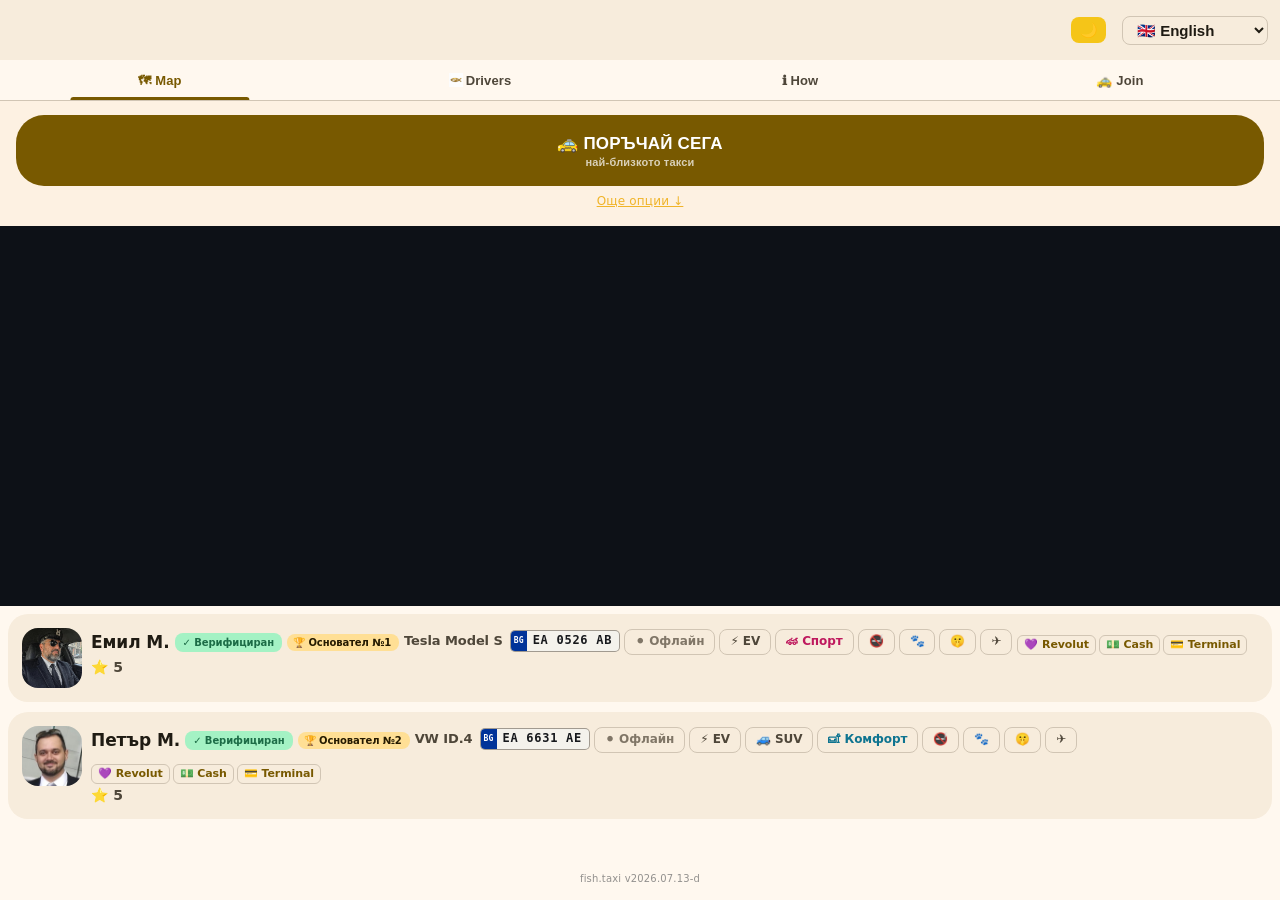
==== next/index.html @ 696cfdf2 "fix(phone): показва 0878 592 888 до бутоните, %2B за Viber" ====
<!doctype html>
<html lang="en">
<head>
<meta charset="utf-8">
<meta name="viewport" content="width=device-width,initial-scale=1,maximum-scale=1">
<meta name="mobile-web-app-capable" content="yes">
<meta name="apple-mobile-web-app-capable" content="yes">
<meta name="theme-color" content="#080808">
<title>fish.taxi — Direct Taxi Finder [preview 2026-08-16 15:01 UTC]</title>
<meta name="description" content="Find verified taxi drivers directly in Sofia. Call or message them yourself — see the car, price and driver before you book.">
<meta property="og:type" content="website">
<meta property="og:site_name" content="fish.taxi">
<meta property="og:title" content="🚕 fish.taxi — Direct Taxi Finder">
<meta property="og:description" content="Find verified taxi drivers directly. See the car, price and driver before you book — call or message them yourself.">
<meta property="og:image" content="https://fish.taxi/img/og-image.jpg">
<meta property="og:image:width" content="630">
<meta property="og:image:height" content="630">
<meta property="og:url" content="https://fish.taxi/">
<meta name="twitter:card" content="summary_large_image">
<meta name="twitter:title" content="🚕 fish.taxi — Direct Taxi Finder">
<meta name="twitter:description" content="Find verified taxi drivers directly. See the car, price and driver before you book.">
<meta name="twitter:image" content="https://fish.taxi/img/og-image.jpg">
<link rel="manifest" href="manifest.json">
<link rel="icon" href="favicon.png?v=2">
<link rel="apple-touch-icon" href="https://fish.taxi/img/icon-180.png?v=2">
<link rel="stylesheet" href="https://unpkg.com/leaflet@1.9.4/dist/leaflet.css"/>
<script src="https://unpkg.com/leaflet@1.9.4/dist/leaflet.js"></script>
<style>
*{box-sizing:border-box;margin:0;padding:0;-webkit-tap-highlight-color:transparent}
:root{--bg:#fafaf7;--s1:#fff;--s2:#f5f3ee;--s3:#ece8de;--brd:#ddd6c3;--y:#1a1a1a;--tx:#1a1a1a;--mu:#666;--mu2:#999;--gr:#16a34a;--rd:#dc2626;--bl:#1e40af;--or:#c2410c;--pu:#7e22ce;--cy:#0e7490;--pi:#be185d;--taxiY:#f5c518;--taxiB:#0a0a0a}
[data-theme="dark"]{--bg:#080808;--s1:#111;--s2:#1a1a1a;--s3:#242424;--brd:#2e2e2e;--y:#f5c518;--tx:#f0f0f0;--mu:#aaa;--mu2:#555;--gr:#22c55e;--rd:#ef4444;--bl:#60a5fa;--or:#fb923c;--pu:#c084fc;--cy:#22d3ee;--pi:#f472b6}
html,body{height:100%;background:var(--bg);color:var(--tx);font-family:-apple-system,BlinkMacSystemFont,"SF Pro Text","Segoe UI Variable Text",Roboto,system-ui,sans-serif;overflow:hidden;display:flex;flex-direction:column}
.top{background:#0a0a0a!important;border-bottom:3px solid #f5c518!important;height:50px;display:flex;align-items:center;justify-content:space-between;padding:0 12px;flex-shrink:0}
.logo{font-size:18px;font-weight:900;color:var(--y)}
.tabs{display:flex;background:var(--s1);border-bottom:2px solid var(--brd);flex-shrink:0}
.tab{flex:1;padding:8px 2px;font-size:12px;font-weight:800;border:none;background:transparent;color:var(--mu);cursor:pointer;border-bottom:3px solid transparent}
.tab.on{color:var(--y);border-bottom-color:var(--y)}
.page{display:none;flex:1;flex-direction:column;overflow:hidden;min-height:0}
.page.on{display:flex}

/* MAP */
#map{height:380px;background:#0d1117;flex-shrink:0}
@media(max-height:800px){#map{height:42vh;min-height:230px}}
.leaflet-container{background:#e8e6df!important}
.leaflet-popup-content-wrapper{background:var(--s2)!important;color:var(--tx)!important;border:1px solid var(--brd)!important;border-radius:10px!important}
.leaflet-popup-tip{background:var(--s2)!important}

/* SEARCH */
.srch{padding:7px 10px;background:var(--s1);border-bottom:1px solid var(--brd);flex-shrink:0;display:flex;gap:7px}
.srch input{flex:1;background:var(--s2);border:1px solid var(--brd);color:var(--tx);border-radius:8px;padding:7px 11px;font-size:14px}
.srch input:focus{outline:none;border-color:var(--y)}

/* FILTERS */
.fw{background:var(--s1);border-bottom:1px solid var(--brd);flex-shrink:0}
.fs{padding:4px 8px;display:flex;gap:5px;overflow-x:auto;scrollbar-width:none;align-items:center}
.fs::-webkit-scrollbar{display:none}
.fl{font-size:10px;color:var(--mu2);font-weight:700;text-transform:uppercase;white-space:nowrap;flex-shrink:0;letter-spacing:.5px}
.flt{font-size:12px;font-weight:700;padding:5px 12px;border-radius:20px;border:1px solid var(--brd);background:var(--s2);color:var(--mu);cursor:pointer;white-space:nowrap;flex-shrink:0;transition:all .15s}
.flt.on{background:rgba(245,197,24,.13);border-color:var(--y);color:var(--y)}
.flt:active{opacity:.7}

/* CARDS */
.dlist{flex:1;overflow-y:auto;padding:8px}
.dc{background:var(--s2);border:1px solid var(--brd);border-radius:14px;padding:11px;margin-bottom:7px;cursor:pointer;transition:border-color .15s}
.dc:active{border-color:var(--y)}
.dct{display:flex;gap:9px;align-items:flex-start}
.dca{width:56px;height:56px;border-radius:12px;background:var(--s3);border:2px solid var(--brd);overflow:hidden;flex-shrink:0;display:flex;align-items:center;justify-content:center;font-size:24px}
.dca img{width:100%;height:100%;object-fit:cover}
.dci{flex:1;min-width:0}
.dcn{font-size:15px;font-weight:800;margin-bottom:1px;display:flex;align-items:center;gap:5px;flex-wrap:wrap}
.dcc{font-size:12px;color:var(--mu);margin-bottom:5px}
.tags{display:flex;gap:4px;flex-wrap:wrap;align-items:center}
.t{font-size:11px;font-weight:700;padding:2px 7px;border-radius:9px;border:1px solid}
.tg{color:var(--gr);border-color:rgba(34,197,94,.3);background:rgba(34,197,94,.07)}
.ty{color:var(--y);border-color:rgba(245,197,24,.3);background:rgba(245,197,24,.07)}
.tb{color:var(--bl);border-color:rgba(59,130,246,.3);background:rgba(59,130,246,.07)}
.tc{color:var(--cy);border-color:rgba(6,182,212,.3);background:rgba(6,182,212,.07)}
.tr{color:var(--rd);border-color:rgba(239,68,68,.3);background:rgba(239,68,68,.07)}
.tp{color:var(--pu);border-color:rgba(168,85,247,.3);background:rgba(168,85,247,.07)}
.to{color:var(--or);border-color:rgba(249,115,22,.3);background:rgba(249,115,22,.07)}
.tpi{color:var(--pi);border-color:rgba(236,72,153,.3);background:rgba(236,72,153,.07)}
.task{color:var(--mu);border-color:var(--brd);border-style:dashed;background:transparent}
.pays{display:flex;gap:3px;margin-top:5px;flex-wrap:wrap}
.pi2{font-size:11px;font-weight:700;padding:2px 6px;border-radius:6px;border:1px solid rgba(245,197,24,.3);color:var(--y);background:rgba(245,197,24,.06)}
.rb{font-size:12px;color:var(--y);font-weight:700;margin-left:auto;flex-shrink:0}
.vb{font-size:10px;font-weight:700;color:var(--gr);background:rgba(34,197,94,.1);border:1px solid rgba(34,197,94,.3);border-radius:7px;padding:1px 5px;white-space:nowrap}
.dcb{display:flex;gap:5px;margin-top:9px}
.bc{flex:1;background:var(--gr);color:#000;border:none;border-radius:8px;padding:9px;font-size:13px;font-weight:800;cursor:pointer}
.bv{flex:1;background:#7360f2;color:#fff;border:none;border-radius:8px;padding:9px;font-size:13px;font-weight:800;cursor:pointer}

/* MODAL */
.modal{display:none;position:fixed;inset:0;background:rgba(0,0,0,.95);z-index:1000;align-items:flex-end}
.modal.on{display:flex}
.mb{background:var(--s1);border-top:3px solid var(--y);border-radius:20px 20px 0 0;padding:18px;width:100%;height:85vh;overflow-y:auto}
.mc{float:right;background:var(--s3);border:none;color:var(--mu);border-radius:50%;width:30px;height:30px;font-size:16px;cursor:pointer;line-height:30px;text-align:center}
.mav{width:80px;height:80px;border-radius:14px;background:var(--s3);border:3px solid var(--y);margin:0 auto 10px;overflow:hidden;display:flex;align-items:center;justify-content:center;font-size:32px}
.mav img{width:100%;height:100%;object-fit:cover}
.mn{font-size:19px;font-weight:900;text-align:center;margin-bottom:2px}
.mc2{font-size:12px;color:var(--mu);text-align:center;margin-bottom:6px}
.mh{font-size:11px;color:var(--mu);font-weight:700;text-transform:uppercase;letter-spacing:.5px;margin:12px 0 5px;border-bottom:1px solid var(--brd);padding-bottom:3px}
.mphotos{display:flex;gap:6px;overflow-x:auto;padding-bottom:2px}
.mphotos img{height:64px;width:86px;object-fit:cover;border-radius:8px;border:1px solid var(--brd);flex-shrink:0;cursor:pointer}
.imglb{display:none;position:fixed;inset:0;background:rgba(0,0,0,.92);z-index:2000;align-items:center;justify-content:center;padding:20px}
.imglb img{max-width:100%;max-height:100%;border-radius:10px}
.ir{display:flex;justify-content:space-between;padding:5px 0;border-bottom:1px solid var(--brd)}
.ir:last-child{border:none}
.ik{font-size:12px;color:var(--mu)}
.iv{font-size:13px;font-weight:700}
.mbtns{display:flex;gap:8px;margin-top:14px}
.mcall{flex:1;background:var(--gr);color:#000;border:none;border-radius:10px;padding:12px;font-size:15px;font-weight:800;cursor:pointer}
.mvib{flex:1;background:#7360f2;color:#fff;border:none;border-radius:10px;padding:12px;font-size:15px;font-weight:800;cursor:pointer}
.pref-btn{font-size:12px;font-weight:700;padding:6px 11px;border-radius:18px;border:1px solid var(--brd);background:var(--s2);color:var(--mu);cursor:pointer;transition:all .15s}
.pref-btn.on{background:var(--taxiY);border-color:var(--taxiY);color:#000}
.sbox{background:var(--s3);border-left:3px solid var(--or);border-radius:8px;padding:9px 11px;font-size:12px;color:var(--mu);margin:8px 0;line-height:1.5}

/* HOW & JOIN */
.scroll-page{flex:1;overflow-y:auto;padding:13px}
.hs{background:var(--s2);border:1px solid var(--brd);border-radius:13px;padding:13px;margin-bottom:7px;display:flex;gap:11px}
.hn{width:34px;height:34px;border-radius:50%;background:var(--taxiY);color:#000;font-size:14px;font-weight:900;display:flex;align-items:center;justify-content:center;flex-shrink:0}
.hs h3{font-size:14px;font-weight:800;margin-bottom:2px}
.hs p{font-size:12px;color:var(--mu);line-height:1.5}
.jc{background:var(--s2);border:1px solid var(--brd);border-radius:13px;padding:13px;margin-bottom:7px}
.jc h3{font-size:14px;font-weight:800;margin-bottom:7px;color:var(--y)}
.jc p{font-size:12px;color:var(--mu);line-height:1.5;margin-bottom:5px}
.pbox{background:var(--s3);border:2px solid var(--y);border-radius:11px;padding:11px;text-align:center;margin:7px 0}
.br{display:flex;gap:7px;margin-bottom:6px}
.bi2{font-size:15px;flex-shrink:0}
.bt{font-size:12px;color:var(--mu);line-height:1.4}
.bt strong{color:var(--tx)}
.jbtn,.hcta{background:var(--taxiY);color:#000;border:none;border-radius:11px;padding:12px;font-size:14px;font-weight:900;width:100%;cursor:pointer;margin-top:7px}
@media (max-width:560px){
  .dc .dn, .dcard .dn, .drv-name{font-size:19px !important;}
  .t{font-size:13px !important;padding:4px 9px !important;}
  #mbio,#mprice,#mareas{font-size:15px !important;}
}

/* ═══ Нощ: стъкло + неон вместо плосък тъмен фон ═══ */
[data-theme="dark"] .top{background:rgba(10,10,10,.75)!important;backdrop-filter:blur(14px);border-bottom-color:var(--y)}
[data-theme="dark"] .tabs{background:rgba(17,17,17,.6);backdrop-filter:blur(10px)}
[data-theme="dark"] .dc{background:rgba(26,26,26,.55);backdrop-filter:blur(12px);box-shadow:0 1px 1px rgba(245,197,24,.05),inset 0 0 0 1px var(--brd)}
[data-theme="dark"] .mb{background:rgba(17,17,17,.75);backdrop-filter:blur(18px)}
[data-theme="dark"] .flt.on{box-shadow:0 0 14px rgba(245,197,24,.35)}

/* шевът над лентата диша леко нощем, застава спокойно през деня */
@keyframes seamGlow{0%,100%{filter:brightness(1)}50%{filter:brightness(1.5)}}
[data-theme="dark"] .top{animation:seamGlow 3.6s ease-in-out infinite}

/* CTA бутонът пуска еднократен проблясък на цикъл — подсказва, не крещи */
#simple-hero button[onclick^="orderNowSimple"]{position:relative;overflow:hidden}
#simple-hero button[onclick^="orderNowSimple"]::after{
  content:'';position:absolute;top:0;left:-60%;width:40%;height:100%;
  background:linear-gradient(100deg,transparent,rgba(255,255,255,.5),transparent);
  transform:skewX(-18deg);animation:ctaSweep 4.5s ease-in-out infinite;
}
@keyframes ctaSweep{0%{left:-60%}35%{left:130%}100%{left:130%}}

/* първите филтри "дишат" леко на ротация — подсказка, не постоянен ефект */
.fs:first-of-type .flt:nth-of-type(1){animation:chipHint 2.6s ease-in-out infinite}
.fs:first-of-type .flt:nth-of-type(2){animation:chipHint 2.6s ease-in-out infinite .9s}
@keyframes chipHint{0%,100%{box-shadow:none}50%{box-shadow:0 0 0 2px rgba(245,197,24,.3)}}

/* spotlight цикъл между картите на шофьорите: фокус/избледняване, не преместване */
.dc{transition:transform .35s cubic-bezier(.22,1,.36,1),box-shadow .35s ease,opacity .5s ease}
.dc.ft-spotlight{transform:scale(1.012);box-shadow:0 8px 24px rgba(0,0,0,.25),0 0 0 1.5px rgba(245,197,24,.3)}
.dc.ft-dim{opacity:.55}

/* ═══ Тъмна карта нощем — истинската техника от БАК: обръщане на OSM плочките ═══ */
[data-theme="dark"] .leaflet-tile-pane{
  filter:invert(1) hue-rotate(180deg) brightness(.93) contrast(.92) saturate(.75);
}
[data-theme="dark"] .leaflet-container{background:#0a0e14!important}

/* ═══ По-едър текст и бутони — леко, не драстично ═══ */
.dcn{font-size:16px}
.tab{font-size:13px;padding:10px 3px}
.bc,.bv{font-size:14px;padding:11px}
.jbtn,.hcta{font-size:15px;padding:13px}
.mcall,.mvib{font-size:16px;padding:13px}
.flt{font-size:13px;padding:6px 13px}

/* ═══ Значка "Основател" — за първите регистрирани шофьори ═══ */
.founder{
  display:inline-flex;align-items:center;gap:3px;font-size:10px;font-weight:800;
  padding:2px 8px 2px 6px;border-radius:8px;color:#3a2a05;
  background:linear-gradient(100deg,#f5c518,#ffe08a,#f5c518);background-size:200% 100%;
  animation:founderShine 3.5s linear infinite;
}
[data-theme="dark"] .founder{color:#241a02}
@keyframes founderShine{0%{background-position:0% 0}100%{background-position:200% 0}}

/* ═══ Еднократни подсказки за какво може да се докосне — по 3 повторения, после спират сами ═══ */
.hint-tabs{animation:tabsHint 1.6s ease-in-out 2;animation-delay:.6s}
@keyframes tabsHint{0%,100%{box-shadow:none}50%{box-shadow:0 0 0 2px rgba(245,197,24,.4)}}
.hint-photo{position:relative}
.hint-photo::after{
  content:'⇄';position:absolute;bottom:3px;right:4px;font-size:10px;color:#fff;
  background:rgba(0,0,0,.55);border-radius:50%;width:15px;height:15px;
  display:flex;align-items:center;justify-content:center;
  animation:photoHint 1.3s ease-in-out 3;animation-delay:.4s;
}
@keyframes photoHint{0%,100%{opacity:.5;transform:scale(1)}50%{opacity:1;transform:scale(1.15)}}

/* ═══ Малко фантазия: тихи искри в героя нощем ═══ */
.spark{position:absolute;width:3px;height:3px;border-radius:50%;background:var(--y);opacity:0;pointer-events:none}
[data-theme="dark"] .spark{animation:sparkFloat 6s ease-in-out infinite}
.spark:nth-child(1){left:12%;top:70%;animation-delay:0s}
.spark:nth-child(2){left:68%;top:20%;animation-delay:1.8s}
.spark:nth-child(3){left:85%;top:60%;animation-delay:3.4s}
@keyframes sparkFloat{0%{opacity:0;transform:translateY(0)}15%{opacity:.8}85%{opacity:.3}100%{opacity:0;transform:translateY(-38px)}}

/* ═══ Галерия със снимки: превъртане вместо затваряне, стрелки + брояч ═══ */
.imglb-nav{position:absolute;top:50%;transform:translateY(-50%);width:46px;height:46px;border-radius:50%;
  border:none;background:rgba(255,255,255,.14);color:#fff;font-size:22px;cursor:pointer;
  display:flex;align-items:center;justify-content:center;backdrop-filter:blur(4px);z-index:2001}
.imglb-nav.prev{left:14px}
.imglb-nav.next{right:14px}
.imglb-count{position:absolute;top:18px;left:50%;transform:translateX(-50%);
  font-size:12px;color:#fff;background:rgba(0,0,0,.5);padding:4px 12px;border-radius:99px;z-index:2001}
.imglb-close{position:absolute;top:14px;right:14px;width:36px;height:36px;border-radius:50%;
  border:none;background:rgba(255,255,255,.14);color:#fff;font-size:16px;cursor:pointer;z-index:2001}
.imglb img{transition:opacity .18s ease}

@media (prefers-reduced-motion:reduce){
  [data-theme="dark"] .top{animation:none}
  #simple-hero button[onclick^="orderNowSimple"]::after{display:none}
  .fs:first-of-type .flt:nth-of-type(1),.fs:first-of-type .flt:nth-of-type(2){animation:none}
  .dc{transition:none}
  .founder{animation:none}
  .hint-tabs{animation:none}
  .hint-photo::after{animation:none}
  .spark{display:none}
}
/* ═══════════════════ FT-M3-V2 ═══════════════════
   Material 3 основа. Всичко под този коментар определя системата;
   старите правила остават само там, където M3 не ги покрива.
   Много елементи имат inline стилове, затова тук се използва
   !important — нарочно, не по небрежност. */

:root{
  /* ─ форма ─ */
  --m3-xs:8px; --m3-sm:12px; --m3-md:16px; --m3-lg:20px; --m3-xl:28px; --m3-full:999px;
  /* ─ движение ─ */
  --m3-emph:cubic-bezier(.2,0,0,1);
  --m3-std:cubic-bezier(.2,0,0,1);
  --m3-short:180ms; --m3-med:300ms; --m3-long:450ms;
}

/* ─ цветови роли: светла схема ─ */
:root{
  --m3-primary:#785900;        --m3-on-primary:#ffffff;
  --m3-primary-c:#ffdf95;      --m3-on-primary-c:#251a00;
  --m3-secondary-c:#ede1c2;    --m3-on-secondary-c:#231b04;
  --m3-surface:#fff8ef;        --m3-on-surface:#1f1b13;
  --m3-surface-dim:#e2d9cc;
  --m3-sc-lowest:#ffffff;      --m3-sc-low:#fdf1e2;
  --m3-sc:#f7ecdc;             --m3-sc-high:#f1e6d7;
  --m3-sc-highest:#ebe0d1;
  --m3-on-surface-var:#4e4639; --m3-outline:#807667;
  --m3-outline-var:#d1c5b4;
  --m3-success:#1c6c46;        --m3-on-success-c:#00210f;
  --m3-success-c:#a4f2c4;
  --m3-error:#ba1a1a;          --m3-error-c:#ffdad6;
  --m3-scrim:rgba(0,0,0,.42);
  --m3-state:#1f1b13;
}
/* ─ цветови роли: тъмна схема ─ */
[data-theme="dark"]{
  --m3-primary:#f0c33f;        --m3-on-primary:#3f2e00;
  --m3-primary-c:#5b4300;      --m3-on-primary-c:#ffdf95;
  --m3-secondary-c:#4e4739;    --m3-on-secondary-c:#ede1c2;
  --m3-surface:#16130b;        --m3-on-surface:#eae1d3;
  --m3-surface-dim:#16130b;
  --m3-sc-lowest:#100e07;      --m3-sc-low:#1f1b13;
  --m3-sc:#231f17;             --m3-sc-high:#2e2921;
  --m3-sc-highest:#39342b;
  --m3-on-surface-var:#d1c5b4; --m3-outline:#9a8f80;
  --m3-outline-var:#4e4639;
  --m3-success:#88d6a9;        --m3-on-success-c:#a4f2c4;
  --m3-success-c:#00522f;
  --m3-error:#ffb4ab;          --m3-error-c:#93000a;
  --m3-scrim:rgba(0,0,0,.62);
  --m3-state:#eae1d3;
}

/* ─ старите променливи се пренасочват към M3 ролите,
     за да поеме системата и това, което не е пипано поименно ─ */
:root,[data-theme="dark"]{
  --bg:var(--m3-surface); --s1:var(--m3-sc-low); --s2:var(--m3-sc);
  --s3:var(--m3-sc-high); --brd:var(--m3-outline-var);
  --tx:var(--m3-on-surface); --mu:var(--m3-on-surface-var);
  --mu2:var(--m3-outline); --y:var(--m3-primary);
}

/* ─ типографска стълба ─ */
body{font-size:14px;line-height:1.43;letter-spacing:.0125em}

/* ═══ ПОВЪРХНОСТИ ═══ */
html,body{background:var(--m3-surface)}
.top{background:var(--m3-sc)!important;border-bottom:none!important;height:60px;
  box-shadow:none;animation:none!important}
.tabs{background:var(--m3-surface);border-bottom:1px solid var(--m3-outline-var)}

/* ═══ TABS: M3 primary tabs ═══ */
.tab{position:relative;background:transparent;color:var(--m3-on-surface-var);
  font-size:13px;font-weight:600;letter-spacing:.01em;padding:13px 4px 12px;
  border-bottom:none;overflow:hidden;transition:color var(--m3-short) var(--m3-std)}
.tab::before{content:'';position:absolute;inset:0;background:var(--m3-state);
  opacity:0;transition:opacity var(--m3-short) var(--m3-std)}
.tab:active::before{opacity:.1}
.tab.on{color:var(--m3-primary)}
.tab.on::after{content:'';position:absolute;left:50%;transform:translateX(-50%);
  bottom:0;width:56%;height:3px;border-radius:3px 3px 0 0;background:var(--m3-primary);
  animation:m3Ind var(--m3-med) var(--m3-emph)}
@keyframes m3Ind{from{width:0}to{width:56%}}

/* ═══ CARDS: M3 filled card ═══ */
.dc{background:var(--m3-sc)!important;border:none!important;border-radius:var(--m3-lg);
  padding:14px;margin-bottom:10px;position:relative;overflow:hidden;
  box-shadow:none!important;backdrop-filter:none!important;
  transition:background var(--m3-short) var(--m3-std)}
.dc::before{content:'';position:absolute;inset:0;background:var(--m3-state);
  opacity:0;transition:opacity var(--m3-short) var(--m3-std);pointer-events:none}
.dc:active::before{opacity:.1}
.dc.ft-spotlight{transform:none;box-shadow:none}
.dc.ft-dim{opacity:1}
.dca{width:60px;height:60px;border-radius:var(--m3-md);background:var(--m3-sc-highest);
  border:none}
.dcn{font-size:17px;font-weight:600;letter-spacing:-.005em;line-height:1.3;
  color:var(--m3-on-surface)}
.dcc{font-size:13px;color:var(--m3-on-surface-var);display:flex;align-items:center;
  gap:8px;flex-wrap:wrap;margin-top:3px}
.rb{font-size:14px;font-weight:600;color:var(--m3-on-surface-var);
  font-variant-numeric:tabular-nums}

/* ═══ ПОДПИСЪТ: регистрационният номер като табела ═══ */
.plate{display:inline-flex;align-items:stretch;height:20px;border-radius:4px;
  overflow:hidden;background:#f4f2ec;color:#16181c;
  font:600 12px/18px ui-monospace,"SF Mono",Menlo,Consolas,monospace;
  letter-spacing:.06em;flex-shrink:0;padding-right:7px;
  box-shadow:0 0 0 1px rgba(0,0,0,.35)}
.plate i{display:flex;align-items:center;justify-content:center;font-style:normal;
  background:#003399;color:#fff;font-size:8px;font-weight:700;letter-spacing:.02em;
  padding:0 3px;margin-right:6px;min-width:15px}
#mcar2 .plate{height:24px;font-size:14px;line-height:22px;margin-left:8px}

/* ═══ CHIPS: M3 filter chip ═══ */
.flt,.pref-btn{height:36px;padding:0 16px!important;border-radius:var(--m3-xs)!important;
  border:1px solid var(--m3-outline)!important;background:transparent!important;
  color:var(--m3-on-surface-var)!important;font-size:14px!important;font-weight:600!important;
  letter-spacing:.007em;position:relative;overflow:hidden;
  transition:background var(--m3-short) var(--m3-std),border-color var(--m3-short) var(--m3-std);
  animation:none!important;box-shadow:none!important}
.flt::before,.pref-btn::before{content:'';position:absolute;inset:0;
  background:var(--m3-state);opacity:0;transition:opacity var(--m3-short) var(--m3-std)}
.flt:active::before,.pref-btn:active::before{opacity:.1}
.flt.on,.pref-btn.on{background:var(--m3-secondary-c)!important;
  border-color:transparent!important;color:var(--m3-on-secondary-c)!important}
.fl{font-size:11px;font-weight:600;letter-spacing:.09em;color:var(--m3-on-surface-var)}

/* ═══ SEGMENTED BUTTON: Сега / Резервирай ═══ */
#lbl-when + div{gap:0!important}
#btn-when-now,#btn-when-later{height:40px;border-radius:0!important;margin:0!important;
  border:1px solid var(--m3-outline)!important}
#btn-when-now{border-radius:var(--m3-full) 0 0 var(--m3-full)!important;
  border-right-width:0!important}
#btn-when-later{border-radius:0 var(--m3-full) var(--m3-full) 0!important}
#btn-when-now.on,#btn-when-later.on{background:var(--m3-secondary-c)!important;
  border-color:var(--m3-outline)!important;color:var(--m3-on-secondary-c)!important}

/* ═══ TEXT FIELDS: M3 outlined ═══ */
.mb select,.mb input[type="text"],.mb input[type="date"],
#order-pax,#order-music,#order-tip,#order-date,#order-time-h,#order-time-m,
#loc-picker-link,.srch input{
  background:transparent!important;border:1px solid var(--m3-outline)!important;
  border-radius:var(--m3-sm)!important;color:var(--m3-on-surface)!important;
  font-size:16px!important;padding:14px 16px!important;
  transition:border-color var(--m3-short) var(--m3-std)}
.mb select:focus,.mb input:focus,.srch input:focus{
  outline:none!important;border-color:var(--m3-primary)!important;border-width:2px!important}
.mb label{font-size:12px!important;font-weight:600!important;letter-spacing:.04em!important;
  color:var(--m3-on-surface-var)!important;margin-bottom:6px!important}

/* ═══ LIST ITEMS: взимане / дестинация ═══ */
div:has(> #from-text),div:has(> #to-text){
  background:var(--m3-sc)!important;border:none!important;
  border-radius:var(--m3-md)!important;padding:14px 14px 14px 16px!important;
  font-size:15px!important;font-weight:500!important;margin-bottom:8px!important}

/* ═══ BUTTONS ═══ */
/* filled */
.mcall,#btn-to-change,#btn-picker-confirm{
  background:var(--m3-primary)!important;color:var(--m3-on-primary)!important;
  border:none!important;border-radius:var(--m3-full)!important;
  font-size:15px!important;font-weight:600!important;letter-spacing:.01em!important;
  padding:14px 24px!important;position:relative;overflow:hidden;
  transition:box-shadow var(--m3-short) var(--m3-std)}
.mcall{padding:16px 24px!important;font-size:16px!important}
#btn-to-change,#btn-picker-confirm{padding:10px 20px!important;font-size:14px!important}
/* tonal */
.mvib,#btn-from-change,#btn-picker-gps,#rate-btn,.bc,.bv{
  border:none!important;border-radius:var(--m3-full)!important;
  font-size:14px!important;font-weight:600!important;letter-spacing:.01em!important;
  padding:12px 20px!important;position:relative;overflow:hidden}
#btn-from-change,#btn-picker-gps,#rate-btn{
  background:var(--m3-secondary-c)!important;color:var(--m3-on-secondary-c)!important}
.bc{background:var(--m3-primary)!important;color:var(--m3-on-primary)!important;padding:12px!important}
.bv{background:var(--m3-secondary-c)!important;color:var(--m3-on-secondary-c)!important;padding:12px!important}
.mcall::before,.mvib::before,.bc::before,.bv::before,
#btn-from-change::before,#btn-to-change::before,#rate-btn::before{
  content:'';position:absolute;inset:0;background:#000;opacity:0;
  transition:opacity var(--m3-short) var(--m3-std)}
.mcall:active::before,.mvib:active::before,.bc:active::before,.bv:active::before,
#btn-from-change:active::before,#btn-to-change:active::before,#rate-btn:active::before{opacity:.12}
.mbtns{gap:8px}

/* ═══ BOTTOM SHEET ═══ */
.modal{background:var(--m3-scrim)}
.mb{background:var(--m3-sc-low)!important;border-top:none!important;
  border-radius:var(--m3-xl) var(--m3-xl) 0 0!important;padding:0 20px 24px!important;
  backdrop-filter:none!important;
  animation:m3Sheet var(--m3-long) var(--m3-emph)}
@keyframes m3Sheet{from{transform:translateY(6%);opacity:.4}to{transform:none;opacity:1}}
.m3-handle{position:sticky;top:0;z-index:5;height:26px;
  background:var(--m3-sc-low);margin:0 -20px 4px;display:flex;
  align-items:center;justify-content:center}
.m3-handle::after{content:'';width:32px;height:4px;border-radius:2px;
  background:var(--m3-outline-var)}
.mc{background:var(--m3-sc-high);color:var(--m3-on-surface-var);width:40px;height:40px;
  line-height:40px;font-size:18px}
.mav{width:88px;height:88px;border-radius:var(--m3-lg);border:none;
  background:var(--m3-sc-highest)}
.mn{font-size:24px;font-weight:500;letter-spacing:0;color:var(--m3-on-surface)}
.mc2{font-size:14px;color:var(--m3-on-surface-var)}
.mh{font-size:11px;font-weight:700;letter-spacing:.11em;color:var(--m3-primary);
  border-bottom:none;margin:20px 0 8px;padding-bottom:0}

/* ═══ TAGS: без заливки, само очертание ═══ */
.t{background:transparent!important;border-radius:var(--m3-xs);padding:4px 10px;
  font-size:12px;font-weight:600;border-color:var(--m3-outline-var)!important}
.tb,.tc,.tp,.to,.tpi,.tr{color:var(--m3-on-surface-var)!important}
.vb{color:var(--m3-success)!important;background:var(--m3-success-c)!important;
  border:none!important;border-radius:var(--m3-xs);padding:3px 8px;font-weight:700}
.pi2{background:transparent;border-color:var(--m3-outline-var)}
.founder{animation:none!important;background:var(--m3-primary-c)!important;
  color:var(--m3-on-primary-c)!important;border-radius:var(--m3-xs);font-weight:700}

/* ═══ ГЕРОЯТ ═══ */
#simple-hero{background:var(--m3-sc-low)!important;border-bottom:none!important;
  padding:14px 16px 16px!important}
#simple-hero>button{background:var(--m3-primary)!important;color:var(--m3-on-primary)!important;
  border-radius:var(--m3-xl)!important;padding:18px 24px!important;
  font-size:17px!important;font-weight:600!important;letter-spacing:.01em!important;
  box-shadow:none!important}
#simple-hero>button div{color:var(--m3-on-primary)!important;opacity:.72}
#simple-hero button::after{display:none!important}

/* ═══ ТИШИНА: старите безкрайни анимации отпадат ═══ */
.spark{display:none}
.hint-tabs{animation:none}
.hint-photo::after{animation:none}
.fs:first-of-type .flt:nth-of-type(1),
.fs:first-of-type .flt:nth-of-type(2){animation:none}

/* ═══ ЕДИНСТВЕНОТО движение: списъкът се подрежда веднъж ═══ */
@keyframes m3In{from{opacity:0;transform:translateY(10px)}to{opacity:1;transform:none}}
.dlist .dc,#map-list .dc{animation:m3In var(--m3-med) var(--m3-emph) both}
.dlist .dc:nth-child(1),#map-list .dc:nth-child(1){animation-delay:.02s}
.dlist .dc:nth-child(2),#map-list .dc:nth-child(2){animation-delay:.06s}
.dlist .dc:nth-child(3),#map-list .dc:nth-child(3){animation-delay:.1s}
.dlist .dc:nth-child(n+4),#map-list .dc:nth-child(n+4){animation-delay:.14s}

@media (prefers-reduced-motion:reduce){
  .dlist .dc,#map-list .dc,.mb,.tab.on::after{animation:none}
}

/* ═══ FT-REORDER-V3: сгъваемото справочно ═══ */
.ft-fold{margin:18px 0 8px;border-radius:var(--m3-md,16px);
  background:var(--m3-sc,#f7ecdc);overflow:hidden}
.ft-fold>summary{list-style:none;cursor:pointer;padding:16px 18px;
  font-size:15px;font-weight:600;color:var(--m3-on-surface,#1f1b13);
  display:flex;align-items:center;justify-content:space-between;
  -webkit-tap-highlight-color:transparent}
.ft-fold>summary::-webkit-details-marker{display:none}
.ft-fold>summary::after{content:'⌄';font-size:19px;line-height:1;
  color:var(--m3-on-surface-var,#4e4639);
  transition:transform 220ms cubic-bezier(.2,0,0,1)}
.ft-fold[open]>summary::after{transform:rotate(180deg)}
.ft-fold[open]>summary{border-bottom:1px solid var(--m3-outline-var,#d1c5b4)}
.ft-fold>*:not(summary){margin-left:18px;margin-right:18px}
.ft-fold>*:last-child{margin-bottom:16px}
.ft-fold .mh:first-of-type{margin-top:14px}

/* цената е кратка и решаваща — остава видима и се откроява */
#mprice{font-size:17px!important;font-weight:700!important;
  color:var(--m3-on-surface,#1f1b13)!important;
  background:var(--m3-primary-c,#ffdf95);border-radius:var(--m3-sm,12px);
  padding:12px 14px;line-height:1.45}

/* поръчката вече е високо — заглавието ѝ носи повече тежест */
#mh-order{font-size:13px!important;letter-spacing:.09em!important;margin-top:22px!important}

/* ═══════════════ FT-MOOD-V4 ═══════════════ */

/* ── по-дълбока нощ ── */
[data-theme="dark"]{
  --m3-primary:#dcb03a;        --m3-on-primary:#2c2000;
  --m3-primary-c:#4a3600;      --m3-on-primary-c:#f7d886;
  --m3-secondary-c:#3d382c;    --m3-on-secondary-c:#ddd3c0;
  --m3-surface:#0c0b07;        --m3-on-surface:#ded5c6;
  --m3-surface-dim:#0c0b07;
  --m3-sc-lowest:#060502;      --m3-sc-low:#121009;
  --m3-sc:#17140d;             --m3-sc-high:#201c14;
  --m3-sc-highest:#29241b;
  --m3-on-surface-var:#b3a996; --m3-outline:#7b7263;
  --m3-outline-var:#39352c;
  --m3-success:#7cc79c;        --m3-success-c:#123f28;
  --m3-scrim:rgba(0,0,0,.74);
  --m3-state:#ded5c6;
}
/* нощем картата пада още малко, за да не блести в очите */
[data-theme="dark"] .leaflet-tile-pane{
  filter:invert(1) hue-rotate(180deg) brightness(.82) contrast(.9) saturate(.62);
}
[data-theme="dark"] .leaflet-container{background:#07080b!important}
/* табелата остава светла — тя е физически предмет, не част от темата */

/* ── емблемата ── */
.ft-logo{display:block;width:100px;height:46px;flex-shrink:0;
  background:url("img/logo.png") left center/contain no-repeat}
[data-theme="dark"] .ft-logo{width:104px;
  background-image:url("img/header_logo.png")}

</style>

<base href="/">
<meta name="robots" content="noindex">
<script>
(function(){
  var P = 'next:';
  window.__nextLS = {
    getItem:    function(k){ return localStorage.getItem(P + k); },
    setItem:    function(k, v){ return localStorage.setItem(P + k, v); },
    removeItem: function(k){ return localStorage.removeItem(P + k); },
    key:        function(){ return null; },
    length:     0,
    clear:      function(){
      Object.keys(localStorage)
        .filter(function(k){ return k.indexOf(P) === 0; })
        .forEach(function(k){ localStorage.removeItem(k); });
    }
  };
  window.__nextNoSW = {
    register:         function(){ return Promise.reject(new Error('SW off in /next/')); },
    ready:            new Promise(function(){}),
    getRegistrations: function(){ return Promise.resolve([]); },
    addEventListener: function(){}
  };
  if (navigator.serviceWorker && navigator.serviceWorker.getRegistrations) {
    navigator.serviceWorker.getRegistrations().then(function(rs){
      rs.forEach(function(r){ if (r.scope.indexOf('/next/') > -1) r.unregister(); });
    }).catch(function(){});
  }
})();
</script>
</head>
<body>

<div class="top">
  <a class="ft-logo" href="./" aria-label="fish.taxi"></a>
  <div style="display:flex;align-items:center;gap:8px">
    <button onclick="installApp()" id="install-btn" style="display:none;background:var(--taxiY);border:none;color:#000;border-radius:8px;padding:5px 9px;font-size:12px;cursor:pointer;font-weight:700">📲 Install</button>
    <button onclick="toggleTheme()" id="theme-btn" style="background:var(--taxiY);border:none;color:#000;border-radius:8px;padding:5px 9px;font-size:14px;cursor:pointer;font-weight:700">🌙</button>
    <div id="gps-status" style="font-size:11px;color:var(--mu)"></div>
    <select id="lang-sel" onchange="setLang(this.value)" style="background:var(--s2);border:1px solid var(--brd);color:var(--tx);border-radius:8px;padding:4px 10px;font-size:15px;font-weight:700;cursor:pointer">
      <option value="en">🇬🇧 English</option>
      <option value="bg">🇧🇬 Български</option>
      <option value="de">🇩🇪 Deutsch</option>
      <option value="fr">🇫🇷 Français</option>
      <option value="ru">🇷🇺 Русский</option>
      <option value="it">🇮🇹 Italiano</option>
      <option value="es">🇪🇸 Español</option>
    </select>
  </div>
</div>

<div class="tabs" id="tabsbar">
  <button class="tab on" onclick="showTab('map')" id="tab-map">🗺 Map</button>
  <button class="tab" onclick="showTab('list')" id="tab-list"><img src="img/icon-192.png" style="height:14px;vertical-align:-2px;object-fit:contain;margin-right:3px" alt="">Drivers</button>
  <button class="tab" onclick="showTab('how')" id="tab-how">ℹ How</button>
  <button class="tab" onclick="showTab('reg')" id="tab-reg">🚕 Join</button>
</div>

<!-- DRIVERS -->
<div class="page" id="page-list">
  <div class="srch">
    <input type="text" id="srch" placeholder="Search driver, car, area..." oninput="render()">
  </div>
  <div class="fw">
    <div class="fs"><span class="fl">Status</span>
      <button class="flt on" onclick="sf('all',this)" data-f='all'>All</button>
      <button class="flt" onclick="sf('online',this)" data-f='online'>🟢 Online</button>
      <button class="flt" onclick="sf('offline',this)" data-f='offline'>⚫ Offline</button>
    </div>
    <div class="fs"><span class="fl">Payment</span>
      <button class="flt" onclick="sf('revolut',this)" data-f='revolut'>💜 Revolut</button>
      <button class="flt" onclick="sf('cash',this)" data-f='cash'>💵 Cash</button>
      <button class="flt" onclick="sf('terminal',this)" data-f='terminal'>💳 Terminal</button>
    </div>
    <div class="fs"><span class="fl">Driving Style</span>
      <button class="flt" onclick="sf('sport',this)" data-f='sport'>🏎 Sport 0-5s</button>
      <button class="flt" onclick="sf('fast',this)" data-f='fast'>⚡ Fast 5-7s</button>
      <button class="flt" onclick="sf('normal',this)" data-f='normal'>🚗 Normal</button>
      <button class="flt" onclick="sf('comfort',this)" data-f='comfort'>🛋 Comfort</button>
    </div>
    <div class="fs"><span class="fl">Car Type</span>
      <button class="flt" onclick="sf('electric',this)" data-f='electric'>⚡ Electric</button>
      <button class="flt" onclick="sf('sedan',this)" data-f='sedan'>🚗 Sedan</button>
      <button class="flt" onclick="sf('suv',this)" data-f='suv'>🚙 SUV</button>
      <button class="flt" onclick="sf('minivan',this)" data-f='minivan'>🚐 Minivan 7+</button>
      <button class="flt" onclick="sf('luxury',this)" data-f='luxury'>👑 Luxury</button>
    </div>
    <div class="fs"><span class="fl">Atmosphere</span>
      <button class="flt" onclick="sf('silent',this)" data-f='silent'>🤫 Silent ride</button>
      <button class="flt" onclick="sf('talk',this)" data-f='talk'>💬 Chatty</button>
      <button class="flt" onclick="sf('calm',this)" data-f='calm'>😌 Calm pace</button>
      <button class="flt" onclick="sf('music',this)" data-f='music'>🎵 Music OK</button>
      <button class="flt" onclick="sf('nomusic',this)" data-f='nomusic'>🔇 No Music</button>
    </div>
    <div class="fs"><span class="fl">Music Style</span>
      <button class="flt" onclick="sf('mpop',this)" data-f='mpop'>🎤 Pop</button>
      <button class="flt" onclick="sf('mrock',this)" data-f='mrock'>🎸 Rock</button>
      <button class="flt" onclick="sf('mclassical',this)" data-f='mclassical'>🎻 Classical</button>
      <button class="flt" onclick="sf('mjazz',this)" data-f='mjazz'>🎷 Jazz</button>
      <button class="flt" onclick="sf('melectronic',this)" data-f='melectronic'>🎧 Electronic</button>
      <button class="flt" onclick="sf('mchalga',this)" data-f='mchalga'>🎶 Chalga</button>
    </div>
    <div class="fs"><span class="fl">Comfort</span>
      <button class="flt" onclick="sf('nosmoker',this)" data-f='nosmoker'>🚭 No Smoking</button>
      <button class="flt" onclick="sf('smoking',this)" data-f='smoking'>🚬 Smoking OK</button>
      <button class="flt" onclick="sf('pet',this)" data-f='pet'>🐾 Pets OK</button>
      <button class="flt" onclick="sf('child',this)" data-f='child'>👶 Child Seat</button>
      <button class="flt" onclick="sf('ac',this)" data-f='ac'>❄️ A/C</button>
      <button class="flt" onclick="sf('wheelchair',this)" data-f='wheelchair'>♿ Wheelchair</button>
      <button class="flt" onclick="sf('legroom',this)" data-f='legroom'>🦵 Extra Legroom</button>
      <button class="flt" onclick="sf('panoroof',this)" data-f='panoroof'>🌤 Panoramic Roof</button>
      <button class="flt" onclick="sf('streaming',this)" data-f='streaming'>🎧 Tidal/Spotify</button>
      <button class="flt" onclick="sf('usb',this)" data-f='usb'>🔌 USB Charger</button>
      <button class="flt" onclick="sf('tinted',this)" data-f='tinted'>🕶 Tinted Windows</button>
    </div>
    <div class="fs"><span class="fl">Language</span>
      <button class="flt" onclick="sf('lbg',this)">🇧🇬 BG</button>
      <button class="flt" onclick="sf('len',this)">🇬🇧 EN</button>
      <button class="flt" onclick="sf('lde',this)">🇩🇪 DE</button>
      <button class="flt" onclick="sf('lfr',this)">🇫🇷 FR</button>
      <button class="flt" onclick="sf('lru',this)">🇷🇺 RU</button>
      <button class="flt" onclick="sf('lcs',this)">🇨🇿 CS</button>
      <button class="flt" onclick="sf('lit',this)">🇮🇹 IT</button>
      <button class="flt" onclick="sf('les',this)">🇪🇸 ES</button>
      <button class="flt" onclick="sf('ltr',this)">🇹🇷 TR</button>
      <button class="flt" onclick="sf('lar',this)">🇸🇦 AR</button>
      <button class="flt" onclick="sf('lzh',this)">🇨🇳 ZH</button>
    </div>
    <div class="fs"><span class="fl">Extras</span>
      <button class="flt" onclick="sf('airport',this)" data-f='airport'>✈️ Airport</button>
      <button class="flt" onclick="sf('longdist',this)" data-f='longdist'>🛣️ Long Distance</button>
      <button class="flt" onclick="sf('night',this)" data-f='night'>🌙 Night Rides</button>
      <button class="flt" onclick="sf('business',this)" data-f='business'>💼 Business</button>
      <button class="flt" onclick="sf('verified',this)" data-f='verified'>✅ Verified</button>
      <button class="flt" onclick="sf('top',this)" data-f='top'>⭐ Top Rated</button>
      <button class="flt" onclick="sf('new',this)" data-f='new'>🆕 New Driver</button>
    </div>
  </div>
  <div class="dlist" id="dlist"></div>
</div>

<!-- MAP -->
<div class="page on" id="page-map" style="overflow:hidden">
  <div id="simple-hero" style="position:relative;padding:10px 12px;background:linear-gradient(180deg,#111 0%,#1a1a1a 100%);border-bottom:2px solid var(--y,#f0b429)">
    <span class="spark"></span><span class="spark"></span><span class="spark"></span>
    <button onclick="orderNowSimple()" style="width:100%;padding:11px 12px;font-size:16px;font-weight:900;border:none;border-radius:12px;background:#f0b429;color:#111;cursor:pointer;box-shadow:0 2px 8px #f0b42933">
      🚕 <span id="hero-btn-txt">ПОРЪЧАЙ СЕГА</span>
      <div style="font-size:11px;font-weight:600;text-transform:lowercase;color:#3a3a3a;margin-top:2px;letter-spacing:.2px">най-близкото такси</div>
    </button>
    <div id="hero-sub" style="font-size:12px;color:#999;text-align:center;margin-top:7px">
      <a href="#" onclick="document.getElementById('simple-hero').style.display='none';return false" style="color:#f0b429">Още опции ↓</a>
    </div>
    <div id="prefs-prompt" style="display:none;margin-top:10px;background:#222;border-radius:12px;padding:12px">
      <div style="font-size:14px;font-weight:700;color:#eee;margin-bottom:8px">💾 Запази предпочитания за следващия път? (по избор)</div>
      <div style="display:flex;gap:6px;flex-wrap:wrap;margin-bottom:8px">
        <button class="pf" data-k="quiet" onclick="tgPref(this)" style="padding:7px 12px;border-radius:20px;border:1px solid #555;background:#1a1a1a;color:#ccc;cursor:pointer">🤫 Тишина</button>
        <button class="pf" data-k="talk" onclick="tgPref(this)" style="padding:7px 12px;border-radius:20px;border:1px solid #555;background:#1a1a1a;color:#ccc;cursor:pointer">💬 Разговор</button>
        <button class="pf" data-k="calm" onclick="tgPref(this)" style="padding:7px 12px;border-radius:20px;border:1px solid #555;background:#1a1a1a;color:#ccc;cursor:pointer">🐢 Спокойно каране</button>
        <button class="pf" data-k="music" onclick="tgPref(this)" style="padding:7px 12px;border-radius:20px;border:1px solid #555;background:#1a1a1a;color:#ccc;cursor:pointer">🎵 Музика</button>
        <select id="pf-pax" style="padding:7px;border-radius:10px;background:#1a1a1a;color:#ccc;border:1px solid #555">
          <option value="">Пътници?</option><option>1</option><option>2</option><option>3</option><option>4</option>
        </select>
      </div>
      <button onclick="savePrefs()" style="padding:9px 18px;border:none;border-radius:10px;background:#22c55e;color:#fff;font-weight:800;cursor:pointer">Запази</button>
      <button onclick="dismissPrefs()" style="padding:9px 14px;border:none;border-radius:10px;background:transparent;color:#888;cursor:pointer">Не, благодаря</button>
    </div>
  </div>
  <div id="map"></div>
  <div id="map-list" style="flex:1;overflow-y:auto;padding:8px"></div>
</div>

<!-- HOW -->
<div class="page" id="page-how">
  <div class="scroll-page" id="how-content">
    <div class="hs"><div class="hn">1</div><div><h3 id="h-t1">Find a Driver</h3><p id="h-p1">Browse verified drivers. Use filters for payment, car type, language, driving style, atmosphere.</p></div></div>
    <div class="hs"><div class="hn">2</div><div><h3 id="h-t2">Check the Profile</h3><p id="h-p2">See photo, car, prices, languages and driving style. Know exactly who to expect.</p></div></div>
    <div class="hs"><div class="hn">3</div><div><h3 id="h-t3">Call or Viber Directly</h3><p id="h-p3">Contact your driver directly. No booking fee, no algorithm, no commission.</p></div></div>
    <div class="hs"><div class="hn" style="background:var(--or);font-size:16px">⚠</div><div><h3 id="h-t4">Tell Your Driver Your Style</h3><p id="h-p4" style="color:var(--or)">Tell your driver how you prefer to ride when you get in — not after the trip. Music, silence, speed, route.</p></div></div>
    <div class="hs"><div class="hn">5</div><div><h3 id="h-t5">Pay the Driver</h3><p id="h-p5">Cash, Revolut or card terminal. 100% goes to the driver — zero commission.</p></div></div>
    <div class="hs"><div class="hn">⭐</div><div><h3 id="h-t6">Ratings Are Verified</h3><p id="h-p6">All reviews checked by admin before publishing. Protects drivers from unfair ratings.</p></div></div>
    <button class="hcta" id="h-cta" onclick="showTab('list')">Find a Driver Now <img src="img/icon-192.png" style="height:16px;vertical-align:-3px;object-fit:contain" alt=""></button>
  </div>
</div>

<!-- JOIN -->
<div class="page" id="page-reg">
  <div class="scroll-page" id="reg-content">
    <div style="background:linear-gradient(135deg,#1a1200,#2a1e00);border:2px solid #f5c518;border-radius:13px;padding:14px;margin-bottom:8px;text-align:center">
      <div id="r-free" style="font-size:20px;font-weight:900;color:#f5c518">🎉 FREE for first 300 drivers</div>
      <div id="r-joinnow" style="font-size:12px;color:#ddd;margin-top:3px">Join now — no payment required</div>
      <div style="margin-top:10px;background:#0006;border-radius:7px;padding:6px 0">
        <div id="r-spots" style="font-size:10px;color:#bfb28a;margin-bottom:3px">SPOTS REMAINING</div>
        <div style="background:#3a3320;border-radius:5px;height:8px;margin:0 20px;overflow:hidden"><div style="background:#f5c518;width:8%;height:100%"></div></div>
        <div id="r-spotsleft" style="font-size:12px;color:#f5c518;margin-top:3px;font-weight:800">276 / 300 left</div>
      </div>
    </div>
    <div class="jc"><h3 id="r-h1">🚕 Drive with fish.taxi</h3><p id="r-p1">The platform where drivers come first. Keep 100% of every ride. Forever.</p>
      <div class="pbox"><div id="r-after" style="font-size:12px;color:var(--mu);text-decoration:line-through">€20/month after launch</div><div style="font-size:34px;font-weight:900;color:var(--y)">FREE</div><div id="r-beta" style="font-size:12px;color:var(--mu)">Beta — first 300 drivers worldwide</div></div>
    </div>
    <div class="jc"><h3 id="r-h2">✅ What You Get</h3>
      <div class="br"><div class="bi2">📍</div><div class="bt"><strong id="r-b1t">Live GPS on Map</strong><br><span id="r-b1s">Clients see you in real time</span></div></div>
      <div class="br"><div class="bi2">🛡️</div><div class="bt"><strong id="r-b2t">Driver Protection</strong><br><span id="r-b2s">Ratings reviewed before publishing. Bad clients reported.</span></div></div>
      <div class="br"><div class="bi2">✅</div><div class="bt"><strong id="r-b3t">Registry Checked</strong><br><span id="r-b3s">Matched against the public taxi registry — data refreshed monthly</span></div></div>
      <div class="br"><div class="bi2">📅</div><div class="bt"><strong id="r-b4t">Your Own Schedule</strong><br><span id="r-b4s">Drive when you want — no shifts, no quotas</span></div></div>
      <div class="br"><div class="bi2">💰</div><div class="bt"><strong id="r-b5t">Zero Commission</strong><br><span id="r-b5s">Every cent from the ride is yours. Always.</span></div></div>
      <div class="br"><div class="bi2">🌍</div><div class="bt"><strong id="r-b6t">Any City, Any Country</strong><br><span id="r-b6s">Sofia, Zurich, Berlin, London — one platform</span></div></div>
    </div>
    <div class="jc"><h3 id="r-h3">📸 What We Need</h3>
      <div class="br"><div class="bi2">🤳</div><div class="bt"><strong id="r-c1t">Your photo</strong><span id="r-c1s"> — clients know who to expect</span></div></div>
      <div class="br"><div class="bi2">🚗</div><div class="bt"><strong id="r-c2t">Car photos</strong><span id="r-c2s"> — outside, inside, dashboard</span></div></div>
      <div class="br"><div class="bi2">📱</div><div class="bt"><strong id="r-c3t">Phone number</strong><span id="r-c3s"> — clients call/Viber directly</span></div></div>
      <div class="br"><div class="bi2">🏙️</div><div class="bt"><strong id="r-c4t">City and areas</strong><span id="r-c4s"> — where you drive</span></div></div>
      <p style="font-size:11px;color:var(--mu2);margin-top:10px;line-height:1.5;border-top:1px solid var(--brd);padding-top:8px"><span id="r-gdpr">🔒 <strong style="color:var(--mu)">GDPR:</strong> Only public profile data collected. No ID, no address, no financials. Delete anytime. Never sold to third parties. If you allow location, an anonymous coarse point (~100 m) may be shown to drivers as live demand for up to 10 minutes — no identity attached.</span></p>
    </div>
    <div class="jc"><h3 id="r-h4">📱 How to Join</h3>
      <p id="r-p2" style="margin-bottom:10px">Fill in your car and contact details. Takes less than a minute.</p>
      <div style="background:var(--s3);border:1px solid var(--brd);border-radius:10px;padding:10px;text-align:center;margin-bottom:8px">
        <div id="r-soon" style="font-size:13px;color:var(--mu)">We look up your car in the public taxi registry automatically</div>
        <div id="r-notify" style="font-size:11px;color:var(--mu2);margin-top:2px">Then send us your details via Viber, WhatsApp or SMS</div>
      </div>
      <button class="jbtn" id="r-joinbtn" onclick="window.location.href='join.html'">Apply Now — Free <img src="img/icon-192.png" style="height:16px;vertical-align:-3px;object-fit:contain" alt=""></button>
    </div>
  </div>
</div>

<!-- MODAL -->
<div class="modal" id="modal">
  <div class="mb"><div class="m3-handle" aria-hidden="true"></div>
    <button class="mc" onclick="closeMod()">✕</button>
    <div class="mav" id="mav">🚗</div>
    <div class="mn" id="mname"></div>
    <div class="mc2" id="mcar2"></div>
    <div style="text-align:center;margin-bottom:8px" id="mstars"></div>
    <div class="sbox" id="mstyle"></div>
    <div class="mh" id="mh-price">Price</div><div id="mprice" style="font-size:14px;font-weight:700;color:var(--y)"></div>
    <div class="mh" id="mh-cardet">Car Details</div><div id="mcardet"></div>
    <div class="mh" id="mh-photos" style="display:none">Car Photos</div><div class="mphotos" id="mphotos"></div>
    <div class="mh" id="mh-pay">Payment</div><div id="mpay"></div>
    <div class="mh" id="mh-langs">Languages</div><div id="mlangs"></div>
    <div class="mh" id="mh-opts">Options &amp; Atmosphere</div><div id="mopts" style="display:flex;flex-wrap:wrap;gap:4px"></div>
    <div class="mh" id="mh-areas">Areas</div><div id="mareas" style="font-size:13px;color:var(--mu)"></div>
    <div class="mh" id="mh-about">About the Driver</div><div id="mbio" style="font-size:13px;color:var(--mu);line-height:1.6"></div>
    <div class="mh" id="mh-order">Before You Order</div>
    <div style="margin-bottom:8px">
      <label style="font-size:11px;color:var(--mu);font-weight:700;text-transform:uppercase;display:block;margin-bottom:4px" id="lbl-when">🕒 When</label>
      <div style="display:flex;gap:6px;margin-bottom:6px">
        <button class="pref-btn on" id="btn-when-now" onclick="setWhenMode('now')" style="flex:1">Now</button>
        <button class="pref-btn" id="btn-when-later" onclick="setWhenMode('later')" style="flex:1">📅 Schedule</button>
      </div>
      <div id="schedule-fields" style="display:none;gap:6px;margin-bottom:6px">
        <input type="date" id="order-date" style="flex:1;background:var(--s2);border:1px solid var(--brd);color:var(--tx);border-radius:8px;padding:7px;font-size:13px">
        <select id="order-time-h" style="flex:1;background:var(--s2);border:1px solid var(--brd);color:var(--tx);border-radius:8px;padding:7px;font-size:13px"></select>
        <span style="display:flex;align-items:center;color:var(--mu);font-weight:700">:</span>
        <select id="order-time-m" style="flex:1;background:var(--s2);border:1px solid var(--brd);color:var(--tx);border-radius:8px;padding:7px;font-size:13px"></select>
      </div>
      <div id="schedule-warning" style="display:none;background:rgba(249,115,22,.1);border:1px solid rgba(249,115,22,.3);color:var(--or);border-radius:9px;padding:8px 10px;font-size:12px;line-height:1.5;margin-top:6px">⚠️ This is a booking request, not a confirmed ride. Wait for the driver to confirm by call or message before considering it booked.</div>
    </div>
    <div style="margin-bottom:8px">
      <label style="font-size:11px;color:var(--mu);font-weight:700;text-transform:uppercase;display:block;margin-bottom:4px" id="lbl-pax">👥 Passengers</label>
      <select id="order-pax" onchange="checkPaxWarning()" style="width:100%;background:var(--s2);border:1px solid var(--brd);color:var(--tx);border-radius:8px;padding:7px;font-size:13px">
        <option value="2" id="opt-pax-2">1–2</option>
        <option value="3" id="opt-pax-3">3</option>
        <option value="4" id="opt-pax-4">4</option>
      </select>
    </div>
    <div id="pax-warning" style="display:none;background:rgba(249,115,22,.1);border:1px solid rgba(249,115,22,.3);color:var(--or);border-radius:9px;padding:8px 10px;font-size:12px;line-height:1.5;margin-bottom:8px"></div>
    <div id="order-prefs" style="display:flex;flex-wrap:wrap;gap:6px;margin-bottom:8px">
      <button class="pref-btn" id="pb-hurry" data-pref="hurry" onclick="togglePref(this,'hurry')">⏱ I'm in a hurry</button>
      <button class="pref-btn" id="pb-relax" data-pref="relax" onclick="togglePref(this,'relax')">😌 Take it easy</button>
      <button class="pref-btn" id="pb-silent" data-pref="silent" onclick="togglePref(this,'silent')">🤫 Prefer silence</button>
      <button class="pref-btn" id="pb-talk" data-pref="talk" onclick="togglePref(this,'talk')">💬 Happy to chat</button>
      <button class="pref-btn" id="pb-nomusic" data-pref="nomusic" onclick="togglePref(this,'nomusic')">🔇 No music</button>
      <button class="pref-btn" id="pb-ac" data-pref="ac" onclick="togglePref(this,'ac')">❄️ A/C please</button>
      <button class="pref-btn" id="pb-luggage" data-pref="luggage" onclick="togglePref(this,'luggage');checkPaxWarning()">🧳 Have luggage</button>
    </div>
    <div style="margin-bottom:8px">
      <label style="font-size:11px;color:var(--mu);font-weight:700;text-transform:uppercase;display:block;margin-bottom:4px" id="lbl-musicstyle">🎵 Preferred music</label>
      <select id="order-music" style="width:100%;background:var(--s2);border:1px solid var(--brd);color:var(--tx);border-radius:8px;padding:7px;font-size:13px">
        <option value="" id="opt-music-none">No preference</option>
        <option value="pop" id="opt-music-pop">🎤 Pop</option>
        <option value="rock" id="opt-music-rock">🎸 Rock</option>
        <option value="classical" id="opt-music-classical">🎻 Classical</option>
        <option value="jazz" id="opt-music-jazz">🎷 Jazz</option>
        <option value="electronic" id="opt-music-electronic">🎧 Electronic</option>
        <option value="chillout" id="opt-music-chillout">🌅 Chillout</option>
        <option value="lounge" id="opt-music-lounge">🛋 Lounge</option>
        <option value="chalga" id="opt-music-chalga">🎶 Chalga</option>
        <option value="none" id="opt-music-nopref">🔇 No music</option>
      </select>
    </div>
    <div style="margin-bottom:10px">
      <label style="font-size:11px;color:var(--mu);font-weight:700;text-transform:uppercase;display:block;margin-bottom:4px" id="lbl-tip">💰 Planned tip (optional)</label>
      <select id="order-tip" style="width:100%;background:var(--s2);border:1px solid var(--brd);color:var(--tx);border-radius:8px;padding:7px;font-size:13px">
        <option value="" id="opt-tip-none">No tip planned</option>
        <option value="small" id="opt-tip-small">A small tip</option>
        <option value="fair" id="opt-tip-fair">A fair tip — thanks for coming far</option>
        <option value="generous" id="opt-tip-generous">A generous tip</option>
      </select>
    </div>
    <div style="margin-bottom:8px">
      <div style="display:flex;align-items:center;gap:8px;font-size:15px;line-height:1.3;color:var(--tx);font-weight:600;background:var(--s2);border:1px solid var(--brd);border-radius:10px;padding:9px 10px;margin-bottom:7px">
        <span style="font-size:18px">📍</span><span id="from-text" style="flex:1">Pickup: my location (GPS)</span>
        <button onclick="openLocPicker('from')" id="btn-from-change" style="background:var(--s3);border:1px solid var(--brd);color:var(--tx);border-radius:8px;padding:7px 13px;font-size:13px;font-weight:700;cursor:pointer;white-space:nowrap">Change</button>
      </div>
      <div style="display:flex;align-items:center;gap:8px;font-size:15px;line-height:1.3;color:var(--tx);font-weight:600;background:var(--s2);border:1px solid var(--brd);border-radius:10px;padding:9px 10px">
        <span style="font-size:18px">🏁</span><span id="to-text" style="flex:1">Destination: not set (optional)</span>
        <button onclick="openLocPicker('to')" id="btn-to-change" style="background:var(--taxiY);border:none;color:#000;border-radius:8px;padding:7px 13px;font-size:13px;font-weight:800;cursor:pointer;white-space:nowrap">Set</button>
      </div>
    </div>
    <div id="loc-picker" style="display:none;margin-bottom:8px">
      <div id="loc-picker-map" style="height:180px;border-radius:10px;overflow:hidden;border:1px solid var(--brd);margin-bottom:6px"></div>
      <div style="font-size:11px;color:var(--mu);margin-bottom:6px;text-align:center" id="loc-picker-hint">📌 Tap the map to set the point, or paste a Google Maps link below</div>
      <input type="text" id="loc-picker-link" placeholder="🔎 Търси адрес или обект (напр. НДК)" oninput="locSearchInput()" autocomplete="off" autocorrect="off" spellcheck="false" style="width:100%;background:var(--s2);border:1px solid var(--brd);color:var(--tx);border-radius:9px;padding:11px;font-size:15px;margin-bottom:6px">
      <div id="loc-search-results" style="display:none;max-height:200px;overflow-y:auto;background:var(--s2);border:1px solid var(--brd);border-radius:9px;margin-bottom:6px"></div>
      <div style="display:flex;gap:6px">
        <button onclick="useGpsForPicker()" id="btn-picker-gps" style="flex:1;background:var(--s2);border:1px solid var(--brd);color:var(--tx);border-radius:8px;padding:7px;font-size:12px;cursor:pointer">📍 My GPS</button>
        <button onclick="confirmLocPicker()" style="flex:1;background:var(--taxiY);border:none;color:#000;border-radius:8px;padding:7px;font-size:12px;font-weight:700;cursor:pointer" id="btn-picker-confirm">✅ Confirm</button>
        <button onclick="closeLocPicker()" style="flex:0 0 44px;background:var(--s2);border:1px solid var(--brd);color:var(--mu);border-radius:8px;padding:7px;font-size:12px;cursor:pointer">✖</button>
      </div>
    </div>
    <div class="mbtns" style="flex-wrap:wrap">
      <button class="mcall" id="btn-call" onclick="doCall()" style="flex:1 1 100%">📞 Call</button>
      <button class="mvib" id="btn-vibord" onclick="doVibOrder()" style="flex:1">💬 Viber</button>
      <button class="mvib" id="btn-waord" onclick="doWAOrder()" style="flex:1;background:#25D366">🟢 WhatsApp</button>
      <button class="mvib" id="btn-smsord" onclick="doSMSOrder()" style="flex:1;background:#4a90d9">✉️ SMS</button>
    </div>
    <button onclick="openRate()" id="rate-btn" style="width:100%;margin-top:8px;background:var(--s3);border:1px solid var(--brd);color:var(--mu);border-radius:9px;padding:9px;font-size:13px;cursor:pointer">⭐ Rate this driver</button>
  </div>
</div>

<div class="imglb" id="imglb" onclick="hideImg()">
  <button class="imglb-close" onclick="event.stopPropagation();hideImg()">✕</button>
  <div class="imglb-count" id="imglb-count"></div>
  <button class="imglb-nav prev" onclick="event.stopPropagation();galleryStep(-1)">‹</button>
  <img id="imglb-img" src="" alt="" onclick="event.stopPropagation()">
  <button class="imglb-nav next" onclick="event.stopPropagation();galleryStep(1)">›</button>
</div>

<script>
var WORKER='https://mvr-proxy.mihov-emil.workers.dev';
var DRIVERS=[{
  "id":1,"founder":1,"name":"Emil M.","name_bg":"Емил М.","bio_key":"emilBio",
  "avatar":"img/emil_avatar.jpg",
  "photos":["img/emil_car_front.jpg","img/emil_car_nevski.jpg","img/emil_interior.jpg"],
  "city":"sofia","lat":42.6977,"lng":23.3219,
  "car":"Tesla Model S","plate":"EA 0526 AB",
  "car_type":"sedan","accel":4.2,"seats":4,
  "online":false,"rating":5.0,"reviews":0,
  "payment":["revolut","cash","terminal"],
  "langs":["bg","en","cs","ru"],
  "electric":true,"smoking":false,"nosmoker":true,
  "petfriendly":"ask","childok":false,
  "sport":true,"fast":true,"comfort":true,
  "minivan":false,"suv":false,"luxury":false,
  "ac":true,"music":true,"chalga":"paid","nomusic":false,
  "silent_ok":true,"talk_ok":true,"calm_ok":true,
  "terminal":true,
  "music_pop":false,"music_chalga":false,"music_rock":false,"music_classical":false,"music_jazz":true,"music_electronic":true,"music_chillout":true,"music_lounge":true,
  "airport":true,"longdist":"ask","night":"ask","business":true,"legroom":true,"panoroof":true,"streaming":true,"usb":true,"tinted":true,
  "wheelchair":"ask","verified":true,
  "areas":"Sofia — Center, Airport, Ring Road, All districts",
  "phone":"+359878592888",
  "price":"0.75 EUR/km day / 0.85 EUR/km night / Start 1.49 EUR",
  "tariff":{"start":1.49,"km_day":0.75,"km_night":0.85},
  "bio":"Non-smoker. IT specialist. Lived abroad. No animals, food or drinks in the car. Happy to talk or stay silent. Please speak up if you want a specific route or feel unwell."
},{
  "id":2,"founder":2,"gps_id":"359897644448","name":"Petar M.","name_bg":"Петър М.","bio_key":"petarBio",
  "avatar":"img/petar_avatar.jpg",
  "photos":["img/petar_car_front.jpg","img/petar_interior.jpg","img/petar_rear_seats.jpg","img/petar_car_lights.jpg"],
  "city":"sofia","lat":42.6820,"lng":23.3450,
  "car":"VW ID.4","plate":"EA 6631 AE",
  "car_type":"suv","accel":8.5,"seats":4,
  "online":false,"rating":5.0,"reviews":0,
  "payment":["revolut","cash","terminal"],
  "langs":["bg","en","fr"],
  "electric":true,"smoking":false,"nosmoker":true,
  "petfriendly":true,"childok":false,
  "sport":false,"fast":false,"comfort":true,
  "minivan":false,"suv":true,"luxury":false,
  "ac":true,"music":true,"chalga":false,"nomusic":false,
  "silent_ok":true,"talk_ok":true,"calm_ok":true,
  "terminal":true,
  "music_pop":true,"music_chalga":false,"music_rock":true,"music_classical":true,"music_jazz":true,"music_electronic":true,"music_chillout":true,"music_lounge":true,
  "airport":true,"longdist":"ask","night":"ask","business":false,"legroom":true,"panoroof":true,"streaming":true,"usb":true,"tinted":false,
  "wheelchair":"ask","verified":true,
  "areas":"Sofia — Center, Airport, Ring Road, All districts",
  "phone":"+359897644448",
  "price":"0.75 EUR/km day / 0.85 EUR/km night / Start 1.49 EUR",
  "tariff":{"start":1.50,"start_night":1.70,"km_day":0.75,"km_night":0.85},"tariff_photo":"img/petar_tariff.jpg",
  "bio":"Non-smoker. IT specialist. Calm driving. Music on request via YouTube. 540L trunk. Small pets welcome."
}];


var T={
  en:{
    logo:'🐟 fish.taxi',
    tagline:'Find Your Driver Directly',
    tabMap:'🗺 Map',tabList:'Drivers',tabHow:'ℹ How',tabReg:'🚕 Join',
    search:'Search driver, car, area...',
    sStatus:'Status',sPayment:'Payment',sStyle:'Driving Style',sCar:'Car Type',
    sAtm:'Atmosphere',sComfort:'Comfort',sLang:'Language',sExtras:'Extras',
    fAll:'All',fOnline:'🟢 Online',fOffline:'⚫ Offline',
    fRevolut:'💜 Revolut',fCash:'💵 Cash',fTerminal:'💳 Terminal',
    fSport:'🏎 Sport 0-5s',fFast:'⚡ Fast 5-7s',fNormal:'🚗 Normal',fComfort:'🛋 Comfort',
    fElectric:'⚡ Electric',fSedan:'🚗 Sedan',fSuv:'🚙 SUV',fMinivan:'🚐 Minivan 7+',fLuxury:'👑 Luxury',
    fSilent:'🤫 Silent',fTalk:'💬 Chatty',fMusic:'🎵 Music OK',fChalga:'🎶 Chalga OK',fNomusic:'🔇 No Music',
    fNosmoker:'🚭 No Smoking',fSmoking:'🚬 Smoking OK',fPet:'🐾 Pets OK',fChild:'👶 Child Seat',fAc:'❄️ A/C',fWheel:'♿ Wheelchair',fLegroom:'🦵 Extra Legroom',fPanoroof:'🌤 Panoramic Roof',fStreaming:'🎧 Tidal/Spotify',fUsb:'🔌 USB Charger',fTinted:'🕶 Tinted Windows',
    fAirport:'✈️ Airport',fLong:'🛣️ Long Distance',fNight:'🌙 Night',fBiz:'💼 Business',fVerified:'✅ Verified',fTop:'⭐ Top Rated',fNew:'🆕 New',
    btnCall:'📞 Call',btnVib:'💬 Viber',
    noDrivers:'No drivers found with this filter',
    online:'Online',offline:'Offline',
    howTitle:'How it works',joinTitle:'Join as Driver',
    mVerified:"✓ Verified",mReviews:"reviews",mWarn:"Tell your driver your preferred pace when you get in",mCalmOpt:"Calm driving available on request",mCarDet:"Car Details",mPhotos:"Car Photos",onRequest:"on request",extraFee:"extra charge",mType:"Type",mSeats:"Seats",mPassengers:"passengers",mAccel:"0-100 km/h",mElectric:"Electric",mAC:"A/C",mYes:"Yes",mPayment:"Payment",mLangs:"Languages",mOpts:"Options & Atmosphere",mPrice:"Price",mAreas:"Areas",mAbout:"About the Driver",mRate:"Rate this driver",mViewProfile:"View Profile",stSport:'Sport',stFast:'Fast',stComfort:'Comfort',stNormal:'Normal',stAccel:'s 0-100',stSmooth:'Smooth ride',stBalanced:'Balanced',onlineNow:'Online now',lastSeen:'Last seen',agoNow:'just now',agoM:'m ago',agoH:'h ago',agoD:'d ago',prDay:'day',prNight:'night',prStart:'start',emilAreas:'Sofia — Center, Airport, Ring Road, all districts',petarBio:'Non-smoker. IT specialist. Calm, smooth driving. Music on request — your choice via YouTube. 540L trunk. Small pets welcome.',
    mBeforeOrder:"Before You Order",
    lblMusic:"🎵 Preferred music",lblTip:"💰 Planned tip (optional)",lblPax:"👥 Passengers",paxOpt2:"1–2",paxOpt3:"3",paxOpt4:"4",orderPax:"• Passengers:",lblWhen:"🕒 When",btnNow:"Now",btnSchedule:"📅 Schedule",pickupGps:"Pickup: my location (GPS)",pickupCustom:"Pickup: custom point set",destSet:"Destination: point set",destNotSet:"Destination: not set (optional)",btnChange:"Change",btnSet:"Set",locPickerHint:"📌 Tap the map to set the point, or paste a Google Maps link below",locPickerPlaceholder:"Paste Google Maps link (optional)",orderPickup:"📍 Pickup location:",orderDest:"🏁 Destination:",scheduleWarn:"⚠️ This is a booking request, not a confirmed ride. Wait for the driver to confirm by call or message before considering it booked.",orderWhen:"📅 Requested time:",orderConfirmNote:"⚠️ Please confirm this booking by replying.",orderNow:"🕒 Now (ASAP)",paxWarn:"⚠️ 3-4 passengers with luggage — please call first to confirm everything fits comfortably.",paxWarnMsg:"⚠️ 3-4 passengers with luggage — please confirm fit before booking",
    optNoPref:"No preference",optPop:"🎤 Pop",optChalga:"🎶 Chalga",optRock:"🎸 Rock",optClassical:"🎻 Classical",optJazz:"🎷 Jazz",optElectronic:"🎧 Electronic",optNoMusic:"🔇 No music",optNoTip:"No tip planned",optSmallTip:"A small tip",optFairTip:"A fair tip — thanks for coming far",optGenTip:"A generous tip",
    sumFast:"Can drive fast",sumCalm:"or calmly — your choice",sumTalkSilent:"happy to talk or stay silent",sumTalk:"enjoys conversation",sumSilent:"prefers quiet rides",sumMusic:"plays",
    pbHurry:"⏱ I'm in a hurry",pbRelax:"😌 Take it easy",pbSilent:"🤫 Prefer silence",pbTalk:"💬 Happy to chat",pbNomusic:"🔇 No music",pbAc:"❄️ A/C please",pbLuggage:"🧳 Have luggage",btnCallM:"📞 Call",btnVibOrd:"💬 Order via Viber",locDefault:"Location will be shared with driver",
    hT1:"Find a Driver",hP1:"Browse verified drivers. Use filters for payment, car type, language, driving style, atmosphere.",hT2:"Check the Profile",hP2:"See photo, car, prices, languages and driving style. Know exactly who to expect.",hT3:"Call or Viber Directly",hP3:"Contact your driver directly. No booking fee, no algorithm, no commission.",hT4:"Tell Your Driver Your Style",hP4:"Tell your driver how you prefer to ride when you get in. Music, silence, speed, route.",hT5:"Pay the Driver",hP5:"Cash, Revolut or card terminal. 100% goes to the driver, zero commission.",hT6:"Ratings Are Verified",hP6:"All reviews checked by admin before publishing. Protects drivers from unfair ratings.",hCta:"Find a Driver Now",
    rFree:"FREE for first 300 drivers",rJoinnow:"Join now, no payment required",rSpots:"SPOTS REMAINING",rSpotsleft:"276 / 300 left",rH1:"Drive with fish.taxi",rP1:"The platform where drivers come first. Keep 100% of every ride. Forever.",rAfter:"20 EUR/month after launch",rBeta:"Beta, first 300 drivers worldwide",rH2:"What You Get",rB1t:"Live GPS on Map",rB1s:"Clients see you in real time",rB2t:"Driver Protection",rB2s:"Ratings reviewed before publishing. Bad clients reported.",rB3t:"Registry Checked",rB3s:"Matched against the public taxi registry — data refreshed monthly",rB4t:"Your Own Schedule",rB4s:"Drive when you want — no shifts, no quotas",rB5t:"Zero Commission",rB5s:"Every cent from the ride is yours. Always.",rB6t:"Any City, Any Country",rB6s:"Sofia, Zurich, Berlin, London, one platform",rH3:"What We Need",rC1t:"Your photo",rC1s:" - clients know who to expect",rC2t:"Car photos",rC2s:" - outside, inside, dashboard",rC3t:"Phone number",rC3s:" - clients call/Viber directly",rC4t:"City and areas",rC4s:" - where you drive",rGdpr:"GDPR: Only public profile data collected. No ID, no address, no financials. Delete anytime. Never sold to third parties. If you allow location, an anonymous coarse point (~100 m) may be shown to drivers as live demand for up to 10 minutes — no identity attached.",rH4:"How to Join",rP2:"Fill in your car and contact details. Takes less than a minute.",rSoon:"We look up your car in the public taxi registry automatically",rNotify:"Then send us your details via Viber, WhatsApp or SMS",rJoinbtn:"Apply Now — Free",
    emilBio:"Non-smoker. IT specialist. Lived abroad. No animals, food or drinks in the car. Happy to talk or stay silent. Please speak up if you want a specific route or feel unwell."
  ,
    orderHeader:'🚕 fish.taxi order request',
    orderPrefs:'My preferences:',
    orderMusic:'• Music:',
    orderLocation:'📍 My location:',
    orderNoLocation:'📍 Location not shared — please ask for pickup address'},
  bg:{
    logo:'🐟 fish.taxi',
    tagline:'Намери си шофьор директно',
    tabMap:'🗺 Карта',tabList:'Шофьори',tabHow:'ℹ Как',tabReg:'🚕 Присъедини се',
    search:'Търси шофьор, кола, район...',
    sStatus:'Статус',sPayment:'Плащане',sStyle:'Стил на каране',sCar:'Тип кола',
    sAtm:'Атмосфера',sComfort:'Комфорт',sLang:'Език',sExtras:'Допълнителни',
    fAll:'Всички',fOnline:'🟢 Онлайн',fOffline:'⚫ Офлайн',
    fRevolut:'💜 Revolut',fCash:'💵 Кеш',fTerminal:'💳 Терминал',
    fSport:'🏎 Спортно 0-5s',fFast:'⚡ Бързо 5-7s',fNormal:'🚗 Нормално',fComfort:'🛋 Комфорт',
    fElectric:'⚡ Електрик',fSedan:'🚗 Седан',fSuv:'🚙 SUV',fMinivan:'🚐 Миниван 7+',fLuxury:'👑 Луксозно',
    fSilent:'🤫 Тишина',fTalk:'💬 Разговори',fMusic:'🎵 Музика OK',fChalga:'🎶 Чалга OK',fNomusic:'🔇 Без музика',
    fNosmoker:'🚭 Непушач',fSmoking:'🚬 Пушене OK',fPet:'🐾 Домашни',fChild:'👶 Детска седалка',fAc:'❄️ Климатик',fWheel:'♿ Инвалидна количка',fLegroom:'🦵 Просторно за краката',fPanoroof:'🌤 Панорамен покрив',fStreaming:'🎧 Tidal/Spotify',fUsb:'🔌 USB зарядно',fTinted:'🕶 Затъмнени стъкла',
    fAirport:'✈️ Летище',fLong:'🛣️ Дълъг маршрут',fNight:'🌙 Нощни',fBiz:'💼 Бизнес',fVerified:'✅ Верифициран',fTop:'⭐ Топ рейтинг',fNew:'🆕 Нов',
    btnCall:'📞 Обади се',btnVib:'💬 Viber',
    noDrivers:'Няма намерени шофьори',
    online:'Онлайн',offline:'Офлайн',
    howTitle:'Как работи',joinTitle:'Присъедини се',
    mVerified:"✓ Верифициран",mReviews:"отзива",mWarn:"Кажи на шофьора предпочитания темп при качване",mCalmOpt:"Спокойно каране при поискване",mCarDet:"Детайли на колата",mPhotos:"Снимки на колата",onRequest:"по договаряне",extraFee:"доплащане",mType:"Тип",mSeats:"Места",mPassengers:"пътници",mAccel:"0-100 км/ч",mElectric:"Електрическа",mAC:"Климатик",mYes:"Да",mPayment:"Плащане",mLangs:"Езици",mOpts:"Опции и атмосфера",mPrice:"Цена",mAreas:"Райони",mAbout:"За шофьора",mRate:"Оцени шофьора",mViewProfile:"Виж профил",stSport:'Спорт',stFast:'Бърз',stComfort:'Комфорт',stNormal:'Нормален',stAccel:'с 0-100',stSmooth:'Плавно каране',stBalanced:'Балансиран',onlineNow:'Онлайн сега',lastSeen:'Последно',agoNow:'току-що',agoM:' мин',agoH:' ч',agoD:' дни',prDay:'ден',prNight:'нощ',prStart:'начална',emilAreas:'София — Център, Летище, Околовръстно, всички квартали',petarBio:'Непушач. IT специалист. Спокойно, плавно каране. Музика по желание на клиента — ваш избор през YouTube. Багажник 540 л. Качвам малки домашни любимци.',
    mBeforeOrder:"Преди да поръчаш",
    lblMusic:"🎵 Предпочитана музика",lblTip:"💰 Планиран бакшиш (по избор)",lblPax:"👥 Пътници",paxOpt2:"1–2",paxOpt3:"3",paxOpt4:"4",orderPax:"• Пътници:",lblWhen:"🕒 Кога",btnNow:"Сега",btnSchedule:"📅 Резервирай",pickupGps:"Взимане: моята локация (GPS)",pickupCustom:"Взимане: зададена точка",destSet:"Дестинация: зададена",destNotSet:"Дестинация: не е зададена (по избор)",btnChange:"Смени",btnSet:"Задай",locPickerHint:"📌 Докосни картата, за да зададеш точка, или постави Google Maps линк отдолу",locPickerPlaceholder:"Постави Google Maps линк (по избор)",orderPickup:"📍 Място за взимане:",orderDest:"🏁 Дестинация:",scheduleWarn:"⚠️ Това е заявка за резервация, не потвърдено возене. Изчакайте шофьорът да потвърди с обаждане или съобщение, преди да смятате возенето за уговорено.",orderWhen:"📅 Заявено време:",orderConfirmNote:"⚠️ Моля, потвърдете тази резервация с отговор.",orderNow:"🕒 Сега (веднага)",paxWarn:"⚠️ 3-4 пътници с багаж — моля, обадете се първо, за да потвърдим, че всичко ще се събере комфортно.",paxWarnMsg:"⚠️ 3-4 пътници с багаж — моля потвърдете преди поръчка",
    optNoPref:"Без предпочитание",optPop:"🎤 Поп",optChalga:"🎶 Чалга",optRock:"🎸 Рок",optClassical:"🎻 Класика",optJazz:"🎷 Джаз",optElectronic:"🎧 Електронна",optNoMusic:"🔇 Без музика",optNoTip:"Без бакшиш",optSmallTip:"Малък бакшиш",optFairTip:"Достоен бакшиш — благодаря за дългия път",optGenTip:"Щедър бакшиш",
    sumFast:"Може да кара бързо",sumCalm:"или спокойно — твой избор",sumTalkSilent:"може да говори или да мълчи",sumTalk:"обича разговори",sumSilent:"предпочита тишина",sumMusic:"пуска",
    pbHurry:"⏱ Бързам",pbRelax:"😌 Спокойно",pbSilent:"🤫 Предпочитам тишина",pbTalk:"💬 Обичам разговори",pbNomusic:"🔇 Без музика",pbAc:"❄️ Климатик моля",pbLuggage:"🧳 Имам багаж",btnCallM:"📞 Обади се",btnVibOrd:"💬 Поръчай през Viber",locDefault:"Локацията ще се сподели с шофьора",
    hT1:"Намери шофьор",hP1:"Разгледай верифицирани шофьори. Филтрирай по плащане, тип кола, език, стил на каране, атмосфера.",hT2:"Провери профила",hP2:"Виж снимка, кола, цени, езици и стил на каране. Знай точно кого да очакваш.",hT3:"Обади се или пиши във Viber",hP3:"Свържи се директно с шофьора. Без такса за резервация, без алгоритъм, без комисионна.",hT4:"Кажи на шофьора стила си",hP4:"Кажи на шофьора как предпочиташ да пътуваш още при качване. Музика, тишина, скорост, маршрут.",hT5:"Плати на шофьора",hP5:"В брой, Revolut или терминал. 100% отива при шофьора, нула комисионна.",hT6:"Оценките са верифицирани",hP6:"Всички отзиви се проверяват от администратор преди публикуване. Защитава шофьорите от нечестни оценки.",hCta:"Намери шофьор сега",
    rFree:"БЕЗПЛАТНО за първите 300 шофьора",rJoinnow:"Присъедини се сега, без плащане",rSpots:"ОСТАВАЩИ МЕСТА",rSpotsleft:"276 / 300 свободни",rH1:"Карай с fish.taxi",rP1:"Платформата, в която шофьорите са на първо място. Запази 100% от всеки курс. Завинаги.",rAfter:"20 EUR/месец след старта",rBeta:"Бета, първите 300 шофьора по света",rH2:"Какво получаваш",rB1t:"GPS на живо на картата",rB1s:"Клиентите те виждат в реално време",rB2t:"Защита на шофьора",rB2s:"Оценките се проверяват преди публикуване. Лоши клиенти се докладват.",rB3t:"Проверка в регистъра",rB3s:"Автомобилът е сверен с публичния регистър на МВР — обновяван ежемесечно",rB4t:"Собствен график",rB4s:"Работиш когато искаш — без смени, без квоти",rB5t:"Нула комисионна",rB5s:"Всеки стотинка от курса е твоя. Винаги.",rB6t:"Всеки град, всяка държава",rB6s:"София, Цюрих, Берлин, Лондон, една платформа",rH3:"Какво ни трябва",rC1t:"Твоя снимка",rC1s:" - клиентите знаят кого да очакват",rC2t:"Снимки на колата",rC2s:" - отвън, отвътре, таблото",rC3t:"Телефонен номер",rC3s:" - клиентите се обаждат или пишат директно",rC4t:"Град и райони",rC4s:" - къде каращ",rGdpr:"GDPR: Събират се само данните на публичния профил. Без лична карта, без адрес, без финанси. Изтриване по всяко време. Никога не се продава на трети страни.",rH4:"Как да се присъединиш",rP2:"Попълни данните за колата и контактите си. Отнема по-малко от минута.",rSoon:"Автоматично търсим колата ти в публичния регистър на таксита",rNotify:"После изпращаш данните през Viber, WhatsApp или SMS",rJoinbtn:"Кандидатствай сега — безплатно",
    emilBio:"Непушач. IT специалист. Живял в чужбина. Без животни, храна или напитки в колата. С удоволствие ще говоря или ще мълча. Моля, кажи ако искаш конкретен маршрут или не се чувстваш добре."
  ,
    orderHeader:'🚕 fish.taxi заявка за такси',
    orderPrefs:'Предпочитания:',
    orderMusic:'• Музика:',
    orderLocation:'📍 Моята локация:',
    orderNoLocation:'📍 Локацията не е споделена — попитайте за адрес',
    prefHurry:'Бързам',
    prefRelax:'Моля, карайте спокойно',
    prefSilent:'Предпочитам тишина',
    prefTalk:'Готов за разговор',
    prefMusic:'Музика, моля',
    prefNomusic:'Без музика',
    prefAc:'Климатик, моля',
    prefLuggage:'Имам багаж',
    musicPop:'Поп',
    musicChalga:'Чалга',
    musicRock:'Рок',
    musicClassical:'Класика',
    musicJazz:'Джаз',
    musicElectronic:'Електронна',
    musicChillout:'Chillout',
    musicLounge:'Lounge',
    musicNone:'Без музика',
    tipSmall:'Малък бакшиш',
    tipFair:'Благодаря, че дойдохте отдалеч',
    tipGenerous:'Щедър бакшиш'},
  de:{
    logo:'🐟 fish.taxi',
    tagline:'Finde deinen Fahrer direkt',
    tabMap:'🗺 Karte',tabList:'Fahrer',tabHow:'ℹ Wie',tabReg:'🚕 Beitreten',
    search:'Fahrer, Auto, Gebiet suchen...',
    sStatus:'Status',sPayment:'Zahlung',sStyle:'Fahrstil',sCar:'Autotyp',
    sAtm:'Atmosphäre',sComfort:'Komfort',sLang:'Sprache',sExtras:'Extras',
    fAll:'Alle',fOnline:'🟢 Online',fOffline:'⚫ Offline',
    fRevolut:'💜 Revolut',fCash:'💵 Bar',fTerminal:'💳 Terminal',
    fSport:'🏎 Sport 0-5s',fFast:'⚡ Schnell 5-7s',fNormal:'🚗 Normal',fComfort:'🛋 Komfort',
    fElectric:'⚡ Elektro',fSedan:'🚗 Limousine',fSuv:'🚙 SUV',fMinivan:'🚐 Minivan 7+',fLuxury:'👑 Luxus',
    fSilent:'🤫 Leise',fTalk:'💬 Gesprächig',fMusic:'🎵 Musik OK',fChalga:'🎶 Chalga OK',fNomusic:'🔇 Keine Musik',
    fNosmoker:'🚭 Nichtraucher',fSmoking:'🚬 Rauchen OK',fPet:'🐾 Haustiere',fChild:'👶 Kindersitz',fAc:'❄️ Klima',fWheel:'♿ Rollstuhl',fLegroom:'🦵 Viel Beinfreiheit',fPanoroof:'🌤 Panoramadach',fStreaming:'🎧 Tidal/Spotify',fUsb:'🔌 USB-Ladegerät',fTinted:'🕶 Getönte Scheiben',
    fAirport:'✈️ Flughafen',fLong:'🛣️ Fernfahrt',fNight:'🌙 Nacht',fBiz:'💼 Business',fVerified:'✅ Verifiziert',fTop:'⭐ Top',fNew:'🆕 Neu',
    btnCall:'📞 Anrufen',btnVib:'💬 Viber',
    noDrivers:'Keine Fahrer gefunden',
    online:'Online',offline:'Offline',
    mVerified:"✓ Verifiziert",mReviews:"Bewertungen",mWarn:"Sagen Sie Ihrem Fahrer Ihr bevorzugtes Tempo beim Einsteigen",mCalmOpt:"Ruhiges Fahren auf Anfrage",mCarDet:"Fahrzeugdetails",mPhotos:"Fotos vom Auto",onRequest:"auf Anfrage",extraFee:"gegen Aufpreis",mType:"Typ",mSeats:"Sitze",mPassengers:"Passagiere",mAccel:"0-100 km/h",mElectric:"Elektrisch",mAC:"Klima",mYes:"Ja",mPayment:"Zahlung",mLangs:"Sprachen",mOpts:"Optionen & Atmosphäre",mPrice:"Preis",mAreas:"Gebiete",mAbout:"Über den Fahrer",mRate:"Fahrer bewerten",mViewProfile:"Profil ansehen",stSport:'Sport',stFast:'Schnell',stComfort:'Komfort',stNormal:'Normal',stAccel:'s 0-100',stSmooth:'Ruhige Fahrt',stBalanced:'Ausgewogen',onlineNow:'Jetzt online',lastSeen:'Zuletzt',agoNow:'gerade eben',agoM:' Min.',agoH:' Std.',agoD:' Tg.',prDay:'Tag',prNight:'Nacht',prStart:'Grundpreis',emilAreas:'Sofia — Zentrum, Flughafen, Ringstraße, alle Stadtteile',petarBio:'Nichtraucher. IT-Spezialist. Ruhige, gleichmäßige Fahrweise. Musik auf Wunsch — Ihre Wahl über YouTube. 540L Kofferraum. Kleine Haustiere willkommen.',
    mBeforeOrder:"Vor der Bestellung",
    lblMusic:"🎵 Bevorzugte Musik",lblTip:"💰 Geplantes Trinkgeld (optional)",lblPax:"👥 Passagiere",paxOpt2:"1–2",paxOpt3:"3",paxOpt4:"4",orderPax:"• Passagiere:",lblWhen:"🕒 Wann",btnNow:"Jetzt",btnSchedule:"📅 Terminieren",pickupGps:"Abholung: mein Standort (GPS)",pickupCustom:"Abholung: benutzerdefinierter Punkt",destSet:"Ziel: Punkt gesetzt",destNotSet:"Ziel: nicht festgelegt (optional)",btnChange:"Ändern",btnSet:"Festlegen",locPickerHint:"📌 Tippen Sie auf die Karte, um den Punkt festzulegen, oder fügen Sie unten einen Google-Maps-Link ein",locPickerPlaceholder:"Google-Maps-Link einfügen (optional)",orderPickup:"📍 Abholort:",orderDest:"🏁 Ziel:",scheduleWarn:"⚠️ Dies ist eine Buchungsanfrage, keine bestätigte Fahrt. Bitte warten Sie auf die Bestätigung des Fahrers per Anruf oder Nachricht.",orderWhen:"📅 Gewünschte Zeit:",orderConfirmNote:"⚠️ Bitte bestätigen Sie diese Buchung durch Antwort.",orderNow:"🕒 Jetzt (sofort)",paxWarn:"⚠️ 3-4 Passagiere mit Gepäck — bitte rufen Sie vorher an, um zu bestätigen, dass alles bequem passt.",paxWarnMsg:"⚠️ 3-4 Passagiere mit Gepäck — bitte vor Buchung bestätigen",
    optNoPref:"Keine Präferenz",optPop:"🎤 Pop",optChalga:"🎶 Chalga",optRock:"🎸 Rock",optClassical:"🎻 Klassik",optJazz:"🎷 Jazz",optElectronic:"🎧 Elektronisch",optNoMusic:"🔇 Keine Musik",optNoTip:"Kein Trinkgeld geplant",optSmallTip:"Ein kleines Trinkgeld",optFairTip:"Ein faires Trinkgeld — danke fürs Kommen",optGenTip:"Ein großzügiges Trinkgeld",
    sumFast:"Kann schnell fahren",sumCalm:"oder ruhig — Ihre Wahl",sumTalkSilent:"redet gerne oder bleibt still",sumTalk:"genießt Gespräche",sumSilent:"bevorzugt Ruhe",sumMusic:"spielt",
    pbHurry:"⏱ Ich habe es eilig",pbRelax:"😌 Ruhig angehen",pbSilent:"🤫 Stille bevorzugt",pbTalk:"💬 Gerne ein Gespräch",pbNomusic:"🔇 Keine Musik",pbAc:"❄️ Klima bitte",pbLuggage:"🧳 Habe Gepäck",btnCallM:"📞 Anrufen",btnVibOrd:"💬 Über Viber bestellen",locDefault:"Standort wird mit dem Fahrer geteilt",
    hT1:"Fahrer finden",hP1:"Verifizierte Fahrer durchsuchen. Filtern Sie nach Zahlung, Fahrzeugtyp, Sprache, Fahrstil, Atmosphäre.",hT2:"Profil prüfen",hP2:"Foto, Auto, Preise, Sprachen und Fahrstil ansehen. Wissen Sie genau, wen Sie erwarten.",hT3:"Direkt anrufen oder Viber",hP3:"Kontaktieren Sie Ihren Fahrer direkt. Keine Buchungsgebühr, kein Algorithmus, keine Provision.",hT4:"Sagen Sie Ihrem Fahrer Ihren Stil",hP4:"Sagen Sie Ihrem Fahrer beim Einsteigen, wie Sie fahren möchten. Musik, Stille, Tempo, Route.",hT5:"Fahrer bezahlen",hP5:"Bar, Revolut oder Kartenterminal. 100% gehen an den Fahrer, keine Provision.",hT6:"Bewertungen sind verifiziert",hP6:"Alle Bewertungen werden vor der Veröffentlichung von einem Administrator geprüft. Schützt Fahrer vor unfairen Bewertungen.",hCta:"Jetzt Fahrer finden",
    rFree:"KOSTENLOS fur die ersten 300 Fahrer",rJoinnow:"Jetzt beitreten, keine Zahlung erforderlich",rSpots:"VERBLEIBENDE PLAETZE",rSpotsleft:"276 / 300 verbleibend",rH1:"Fahren mit fish.taxi",rP1:"Die Plattform, auf der Fahrer an erster Stelle stehen. Behalte 100% jeder Fahrt. Fur immer.",rAfter:"20 EUR/Monat nach dem Start",rBeta:"Beta, die ersten 300 Fahrer weltweit",rH2:"Was Sie bekommen",rB1t:"Live-GPS auf der Karte",rB1s:"Kunden sehen Sie in Echtzeit",rB2t:"Fahrerschutz",rB2s:"Bewertungen werden vor Veroeffentlichung gepruft. Schlechte Kunden werden gemeldet.",rB3t:"Registerabgleich",rB3s:"Abgeglichen mit dem oeffentlichen Taxiregister — monatlich aktualisiert",rB4t:"Eigener Zeitplan",rB4s:"Fahren, wann Sie wollen — keine Schichten, keine Quoten",rB5t:"Null Provision",rB5s:"Jeder Cent der Fahrt gehoert Ihnen. Immer.",rB6t:"Jede Stadt, jedes Land",rB6s:"Sofia, Zurich, Berlin, London, eine Plattform",rH3:"Was wir brauchen",rC1t:"Ihr Foto",rC1s:" - Kunden wissen, wen sie erwarten",rC2t:"Autofotos",rC2s:" - aussen, innen, Armaturenbrett",rC3t:"Telefonnummer",rC3s:" - Kunden rufen an oder schreiben direkt",rC4t:"Stadt und Gebiete",rC4s:" - wo Sie fahren",rGdpr:"DSGVO: Es werden nur oeffentliche Profildaten erfasst. Kein Ausweis, keine Adresse, keine Finanzen. Jederzeit loeschbar. Niemals an Dritte verkauft.",rH4:"So treten Sie bei",rP2:"Geben Sie Ihre Fahrzeug- und Kontaktdaten ein. Dauert weniger als eine Minute.",rSoon:"Wir suchen Ihr Fahrzeug automatisch im oeffentlichen Taxiregister",rNotify:"Dann senden Sie uns Ihre Daten per Viber, WhatsApp oder SMS",rJoinbtn:"Jetzt bewerben — kostenlos",
    emilBio:"Nichtraucher. IT-Spezialist. Im Ausland gelebt. Keine Tiere, kein Essen oder Trinken im Auto. Gerne reden oder schweigen. Bitte sprechen Sie, wenn Sie eine bestimmte Route wuenschen oder sich unwohl fuehlen."
  ,
    orderHeader:'🚕 fish.taxi Taxibestellung',
    orderPrefs:'Meine Präferenzen:',
    orderMusic:'• Musik:',
    orderLocation:'📍 Mein Standort:',
    orderNoLocation:'📍 Standort nicht geteilt — bitte nach Adresse fragen',
    prefHurry:'Ich habe es eilig',
    prefRelax:'Bitte fahren Sie ruhig',
    prefSilent:'Ich bevorzuge Stille',
    prefTalk:'Gerne plaudern',
    prefMusic:'Musik bitte',
    prefNomusic:'Keine Musik',
    prefAc:'Klimaanlage bitte',
    prefLuggage:'Ich habe Gepäck',
    musicPop:'Pop',
    musicChalga:'Chalga',
    musicRock:'Rock',
    musicClassical:'Klassik',
    musicJazz:'Jazz',
    musicElectronic:'Elektronisch',
    musicChillout:'Chillout',
    musicLounge:'Lounge',
    musicNone:'Keine Musik',
    tipSmall:'Kleines Trinkgeld',
    tipFair:'Danke für die weite Fahrt',
    tipGenerous:'Großzügiges Trinkgeld'},
  fr:{
    logo:'🐟 fish.taxi',
    tagline:'Trouvez votre chauffeur directement',
    tabMap:'🗺 Carte',tabList:'Chauffeurs',tabHow:'ℹ Comment',tabReg:'🚕 Rejoindre',
    search:'Chercher chauffeur, voiture...',
    sStatus:'Statut',sPayment:'Paiement',sStyle:'Style de conduite',sCar:'Type de voiture',
    sAtm:'Atmosphère',sComfort:'Confort',sLang:'Langue',sExtras:'Extras',
    fAll:'Tous',fOnline:'🟢 En ligne',fOffline:'⚫ Hors ligne',
    fRevolut:'💜 Revolut',fCash:'💵 Espèces',fTerminal:'💳 Terminal',
    fSport:'🏎 Sport 0-5s',fFast:'⚡ Rapide 5-7s',fNormal:'🚗 Normal',fComfort:'🛋 Confort',
    fElectric:'⚡ Électrique',fSedan:'🚗 Berline',fSuv:'🚙 SUV',fMinivan:'🚐 Monospace 7+',fLuxury:'👑 Luxe',
    fSilent:'🤫 Silencieux',fTalk:'💬 Bavard',fMusic:'🎵 Musique OK',fChalga:'🎶 Chalga OK',fNomusic:'🔇 Sans musique',
    fNosmoker:'🚭 Non-fumeur',fSmoking:'🚬 Fumeur OK',fPet:'🐾 Animaux',fChild:'👶 Siège enfant',fAc:'❄️ Clim',fWheel:'♿ Fauteuil',fLegroom:'🦵 Grand espace jambes',fPanoroof:'🌤 Toit panoramique',fStreaming:'🎧 Tidal/Spotify',fUsb:'🔌 Chargeur USB',fTinted:'🕶 Vitres teintées',
    fAirport:'✈️ Aéroport',fLong:'🛣️ Longue distance',fNight:'🌙 Nuit',fBiz:'💼 Business',fVerified:'✅ Vérifié',fTop:'⭐ Top',fNew:'🆕 Nouveau',
    btnCall:'📞 Appeler',btnVib:'💬 Viber',
    noDrivers:'Aucun chauffeur trouvé',
    online:'En ligne',offline:'Hors ligne',
    mVerified:"✓ Vérifié",mReviews:"avis",mWarn:"Dites à votre chauffeur votre rythme préféré en montant",mCalmOpt:"Conduite calme sur demande",mCarDet:"Détails du véhicule",mPhotos:"Photos de la voiture",onRequest:"sur demande",extraFee:"supplément",mType:"Type",mSeats:"Places",mPassengers:"passagers",mAccel:"0-100 km/h",mElectric:"Électrique",mAC:"Clim",mYes:"Oui",mPayment:"Paiement",mLangs:"Langues",mOpts:"Options et ambiance",mPrice:"Prix",mAreas:"Zones",mAbout:"À propos du chauffeur",mRate:"Évaluer ce chauffeur",mViewProfile:"Voir le profil",stSport:'Sport',stFast:'Rapide',stComfort:'Confort',stNormal:'Normal',stAccel:'s 0-100',stSmooth:'Conduite souple',stBalanced:'Équilibré',onlineNow:'En ligne',lastSeen:'Vu il y a',agoNow:"à l'instant",agoM:' min',agoH:' h',agoD:' j',prDay:'jour',prNight:'nuit',prStart:'prise en charge',emilAreas:'Sofia — Centre, Aéroport, Périphérique, tous les quartiers',petarBio:'Non-fumeur. Spécialiste IT. Conduite calme et souple. Musique à la demande — votre choix via YouTube. Coffre de 540L. Petits animaux acceptés.',
    mBeforeOrder:"Avant de commander",
    lblMusic:"🎵 Musique préférée",lblTip:"💰 Pourboire prévu (optionnel)",lblPax:"👥 Passagers",paxOpt2:"1–2",paxOpt3:"3",paxOpt4:"4",orderPax:"• Passagers :",lblWhen:"🕒 Quand",btnNow:"Maintenant",btnSchedule:"📅 Planifier",pickupGps:"Prise en charge : ma position (GPS)",pickupCustom:"Prise en charge : point personnalisé",destSet:"Destination : point défini",destNotSet:"Destination : non définie (optionnel)",btnChange:"Changer",btnSet:"Définir",locPickerHint:"📌 Touchez la carte pour définir le point, ou collez un lien Google Maps ci-dessous",locPickerPlaceholder:"Coller un lien Google Maps (optionnel)",orderPickup:"📍 Lieu de prise en charge :",orderDest:"🏁 Destination :",scheduleWarn:"⚠️ Ceci est une demande de réservation, pas une course confirmée. Attendez la confirmation du chauffeur par appel ou message.",orderWhen:"📅 Heure demandée :",orderConfirmNote:"⚠️ Merci de confirmer cette réservation en répondant.",orderNow:"🕒 Maintenant (dès que possible)",paxWarn:"⚠️ 3-4 passagers avec bagages — merci d appeler d abord pour confirmer que tout rentre confortablement.",paxWarnMsg:"⚠️ 3-4 passagers avec bagages — merci de confirmer avant de réserver",
    optNoPref:"Aucune préférence",optPop:"🎤 Pop",optChalga:"🎶 Chalga",optRock:"🎸 Rock",optClassical:"🎻 Classique",optJazz:"🎷 Jazz",optElectronic:"🎧 Électronique",optNoMusic:"🔇 Sans musique",optNoTip:"Pas de pourboire prévu",optSmallTip:"Un petit pourboire",optFairTip:"Un pourboire juste — merci de venir de loin",optGenTip:"Un généreux pourboire",
    sumFast:"Peut conduire vite",sumCalm:"ou calmement — votre choix",sumTalkSilent:"aime parler ou rester silencieux",sumTalk:"aime discuter",sumSilent:"préfère le calme",sumMusic:"joue",
    pbHurry:"⏱ Je suis pressé",pbRelax:"😌 Tranquillement",pbSilent:"🤫 Préfère le silence",pbTalk:"💬 Content de discuter",pbNomusic:"🔇 Sans musique",pbAc:"❄️ Clim svp",pbLuggage:"🧳 Avec bagages",btnCallM:"📞 Appeler",btnVibOrd:"💬 Commander via Viber",locDefault:"La localisation sera partagée avec le chauffeur",
    hT1:"Trouver un chauffeur",hP1:"Parcourez les chauffeurs vérifiés. Filtrez par paiement, type de voiture, langue, style de conduite, ambiance.",hT2:"Vérifier le profil",hP2:"Voyez photo, voiture, prix, langues et style de conduite. Sachez exactement qui attendre.",hT3:"Appeler ou Viber directement",hP3:"Contactez votre chauffeur directement. Pas de frais de réservation, pas d'algorithme, pas de commission.",hT4:"Dites votre style au chauffeur",hP4:"Dites a votre chauffeur comment vous preferez voyager en montant. Musique, silence, vitesse, itineraire.",hT5:"Payer le chauffeur",hP5:"Especes, Revolut ou terminal de carte. 100% va au chauffeur, zero commission.",hT6:"Les avis sont verifies",hP6:"Tous les avis sont verifies par un administrateur avant publication. Protege les chauffeurs des avis injustes.",hCta:"Trouver un chauffeur maintenant",
    rFree:"GRATUIT pour les 300 premiers chauffeurs",rJoinnow:"Rejoignez maintenant, aucun paiement requis",rSpots:"PLACES RESTANTES",rSpotsleft:"276 / 300 restantes",rH1:"Conduisez avec fish.taxi",rP1:"La plateforme ou les chauffeurs passent en premier. Gardez 100% de chaque course. Pour toujours.",rAfter:"20 EUR/mois apres le lancement",rBeta:"Beta, les 300 premiers chauffeurs dans le monde",rH2:"Ce que vous obtenez",rB1t:"GPS en direct sur la carte",rB1s:"Les clients vous voient en temps reel",rB2t:"Protection du chauffeur",rB2s:"Les avis sont verifies avant publication. Les mauvais clients sont signales.",rB3t:"Verifie au registre",rB3s:"Verifie par rapport au registre public des taxis — donnees mises a jour mensuellement",rB4t:"Votre propre horaire",rB4s:"Conduisez quand vous voulez — pas d'equipes, pas de quotas",rB5t:"Zero commission",rB5s:"Chaque centime de la course est a vous. Toujours.",rB6t:"Toute ville, tout pays",rB6s:"Sofia, Zurich, Berlin, Londres, une plateforme",rH3:"Ce dont nous avons besoin",rC1t:"Votre photo",rC1s:" - les clients savent qui attendre",rC2t:"Photos de la voiture",rC2s:" - exterieur, interieur, tableau de bord",rC3t:"Numero de telephone",rC3s:" - les clients appellent ou ecrivent directement",rC4t:"Ville et zones",rC4s:" - ou vous conduisez",rGdpr:"RGPD: Seules les donnees du profil public sont collectees. Pas de piece d'identite, pas d'adresse, pas de finances. Suppression a tout moment. Jamais vendu a des tiers.",rH4:"Comment rejoindre",rP2:"Renseignez les informations de votre vehicule et vos coordonnees. Moins d'une minute.",rSoon:"Nous recherchons automatiquement votre vehicule dans le registre public des taxis",rNotify:"Puis envoyez-nous vos coordonnees via Viber, WhatsApp ou SMS",rJoinbtn:"Postuler maintenant — gratuit",
    emilBio:"Non-fumeur. Specialiste informatique. A vecu a l'etranger. Pas d'animaux, de nourriture ou de boissons dans la voiture. Heureux de parler ou de rester silencieux. Merci de parler si vous voulez un itineraire specifique ou si vous ne vous sentez pas bien."
  ,
    orderHeader:'🚕 fish.taxi demande de taxi',
    orderPrefs:'Mes préférences:',
    orderMusic:'• Musique:',
    orderLocation:'📍 Ma position:',
    orderNoLocation:'📍 Position non partagée — veuillez demander l\'adresse',
    prefHurry:'Je suis pressé',
    prefRelax:'Conduisez calmement SVP',
    prefSilent:'Je préfère le silence',
    prefTalk:'Prêt à discuter',
    prefMusic:'Musique SVP',
    prefNomusic:'Pas de musique',
    prefAc:'Climatisation SVP',
    prefLuggage:'J\'ai des bagages',
    musicPop:'Pop',
    musicChalga:'Chalga',
    musicRock:'Rock',
    musicClassical:'Classique',
    musicJazz:'Jazz',
    musicElectronic:'Électronique',
    musicChillout:'Chillout',
    musicLounge:'Lounge',
    musicNone:'Pas de musique',
    tipSmall:'Petit pourboire',
    tipFair:'Merci d\'être venu de loin',
    tipGenerous:'Pourboire généreux'},
  ru:{
    logo:'🐟 fish.taxi',
    tagline:'Найди водителя напрямую',
    tabMap:'🗺 Карта',tabList:'Водители',tabHow:'ℹ Как',tabReg:'🚕 Вступить',
    search:'Поиск водителя, авто, района...',
    sStatus:'Статус',sPayment:'Оплата',sStyle:'Стиль вождения',sCar:'Тип авто',
    sAtm:'Атмосфера',sComfort:'Комфорт',sLang:'Язык',sExtras:'Дополнительно',
    fAll:'Все',fOnline:'🟢 Онлайн',fOffline:'⚫ Офлайн',
    fRevolut:'💜 Revolut',fCash:'💵 Наличные',fTerminal:'💳 Терминал',
    fSport:'🏎 Спорт 0-5s',fFast:'⚡ Быстро 5-7s',fNormal:'🚗 Нормально',fComfort:'🛋 Комфорт',
    fElectric:'⚡ Электро',fSedan:'🚗 Седан',fSuv:'🚙 SUV',fMinivan:'🚐 Минивэн 7+',fLuxury:'👑 Люкс',
    fSilent:'🤫 Тишина',fTalk:'💬 Общение',fMusic:'🎵 Музыка OK',fChalga:'🎶 Чалга OK',fNomusic:'🔇 Без музыки',
    fNosmoker:'🚭 Некурящий',fSmoking:'🚬 Курение OK',fPet:'🐾 Животные',fChild:'👶 Детское кресло',fAc:'❄️ Кондиционер',fWheel:'♿ Коляска',fLegroom:'🦵 Много места для ног',fPanoroof:'🌤 Панорамная крыша',fStreaming:'🎧 Tidal/Spotify',fUsb:'🔌 USB-зарядка',fTinted:'🕶 Тонированные стёкла',
    fAirport:'✈️ Аэропорт',fLong:'🛣️ Дальние',fNight:'🌙 Ночные',fBiz:'💼 Бизнес',fVerified:'✅ Верифицирован',fTop:'⭐ Топ',fNew:'🆕 Новый',
    btnCall:'📞 Звонить',btnVib:'💬 Viber',
    noDrivers:'Водители не найдены',
    online:'Онлайн',offline:'Офлайн',
    mVerified:"✓ Подтвержден",mReviews:"отзывов",mWarn:"Скажите водителю предпочитаемый темп при посадке",mCalmOpt:"Спокойная езда по запросу",mCarDet:"Детали автомобиля",mPhotos:"Фото автомобиля",onRequest:"по договорённости",extraFee:"доплата",mType:"Тип",mSeats:"Места",mPassengers:"пассажиров",mAccel:"0-100 км/ч",mElectric:"Электро",mAC:"Кондиционер",mYes:"Да",mPayment:"Оплата",mLangs:"Языки",mOpts:"Опции и атмосфера",mPrice:"Цена",mAreas:"Районы",mAbout:"О водителе",mRate:"Оценить водителя",mViewProfile:"Смотреть профиль",stSport:'Спорт',stFast:'Быстрый',stComfort:'Комфорт',stNormal:'Обычный',stAccel:'с 0-100',stSmooth:'Плавная езда',stBalanced:'Сбалансированный',onlineNow:'Онлайн',lastSeen:'Был(а)',agoNow:'только что',agoM:' мин назад',agoH:' ч назад',agoD:' дн назад',prDay:'день',prNight:'ночь',prStart:'посадка',emilAreas:'София — Центр, Аэропорт, Кольцевая, все районы',petarBio:'Не курю. IT-специалист. Спокойное, плавное вождение. Музыка по запросу — ваш выбор через YouTube. Багажник 540 л. Небольшие питомцы — добро пожаловать.',
    mBeforeOrder:"Перед заказом",
    lblMusic:"🎵 Предпочитаемая музыка",lblTip:"💰 Планируемые чаевые (необязательно)",lblPax:"👥 Пассажиры",paxOpt2:"1–2",paxOpt3:"3",paxOpt4:"4",orderPax:"• Пассажиры:",lblWhen:"🕒 Когда",btnNow:"Сейчас",btnSchedule:"📅 Забронировать",pickupGps:"Подача: моё местоположение (GPS)",pickupCustom:"Подача: указанная точка",destSet:"Пункт назначения: указан",destNotSet:"Пункт назначения: не указан (по желанию)",btnChange:"Изменить",btnSet:"Указать",locPickerHint:"📌 Нажмите на карту, чтобы указать точку, или вставьте ссылку Google Maps ниже",locPickerPlaceholder:"Вставьте ссылку Google Maps (по желанию)",orderPickup:"📍 Место подачи:",orderDest:"🏁 Пункт назначения:",scheduleWarn:"⚠️ Это запрос на бронирование, а не подтверждённая поездка. Дождитесь подтверждения от водителя по звонку или сообщению.",orderWhen:"📅 Запрошенное время:",orderConfirmNote:"⚠️ Пожалуйста, подтвердите это бронирование ответом.",orderNow:"🕒 Сейчас (немедленно)",paxWarn:"⚠️ 3-4 пассажира с багажом — пожалуйста, позвоните заранее, чтобы подтвердить, что всё поместится.",paxWarnMsg:"⚠️ 3-4 пассажира с багажом — подтвердите перед заказом",
    optNoPref:"Без предпочтений",optPop:"🎤 Поп",optChalga:"🎶 Чалга",optRock:"🎸 Рок",optClassical:"🎻 Классика",optJazz:"🎷 Джаз",optElectronic:"🎧 Электронная",optNoMusic:"🔇 Без музыки",optNoTip:"Без чаевых",optSmallTip:"Небольшие чаевые",optFairTip:"Достойные чаевые — спасибо за долгий путь",optGenTip:"Щедрые чаевые",
    sumFast:"Может ехать быстро",sumCalm:"или спокойно — ваш выбор",sumTalkSilent:"любит поговорить или помолчать",sumTalk:"любит общение",sumSilent:"предпочитает тишину",sumMusic:"играет",
    pbHurry:"⏱ Я тороплюсь",pbRelax:"😌 Спокойно",pbSilent:"🤫 Предпочитаю тишину",pbTalk:"💬 Рад пообщаться",pbNomusic:"🔇 Без музыки",pbAc:"❄️ Кондиционер",pbLuggage:"🧳 Есть багаж",btnCallM:"📞 Позвонить",btnVibOrd:"💬 Заказать через Viber",locDefault:"Местоположение будет передано водителю",
    hT1:"Найти водителя",hP1:"Просмотрите проверенных водителей. Фильтруйте по оплате, типу авто, языку, стилю вождения, атмосфере.",hT2:"Проверить профиль",hP2:"Посмотрите фото, машину, цены, языки и стиль вождения. Точно знайте, кого ожидать.",hT3:"Позвонить или написать в Viber",hP3:"Свяжитесь с водителем напрямую. Без платы за бронирование, без алгоритма, без комиссии.",hT4:"Скажите водителю свой стиль",hP4:"Скажите водителю, как вы предпочитаете ехать, при посадке. Музыка, тишина, скорость, маршрут.",hT5:"Оплатить водителю",hP5:"Наличные, Revolut или терминал. 100% идет водителю, нулевая комиссия.",hT6:"Оценки проверены",hP6:"Все отзывы проверяются администратором перед публикацией. Защищает водителей от несправедливых оценок.",hCta:"Найти водителя сейчас",
    rFree:"БЕСПЛАТНО для первых 300 водителей",rJoinnow:"Присоединяйтесь сейчас, без оплаты",rSpots:"ОСТАЛОСЬ МЕСТ",rSpotsleft:"276 / 300 осталось",rH1:"Работайте с fish.taxi",rP1:"Платформа, где водители на первом месте. Оставляйте 100% от каждой поездки. Навсегда.",rAfter:"20 EUR/мес после запуска",rBeta:"Бета, первые 300 водителей по всему миру",rH2:"Что вы получаете",rB1t:"GPS на карте в реальном времени",rB1s:"Клиенты видят вас в реальном времени",rB2t:"Защита водителя",rB2s:"Отзывы проверяются перед публикацией. О плохих клиентах сообщается.",rB3t:"Проверка по реестру",rB3s:"Сверено с публичным реестром такси — данные обновляются ежемесячно",rB4t:"Свой график",rB4s:"Работайте, когда хотите — без смен и квот",rB5t:"Нулевая комиссия",rB5s:"Каждая копейка от поездки ваша. Всегда.",rB6t:"Любой город, любая страна",rB6s:"София, Цюрих, Берлин, Лондон, одна платформа",rH3:"Что нам нужно",rC1t:"Ваше фото",rC1s:" - клиенты знают, кого ожидать",rC2t:"Фото автомобиля",rC2s:" - снаружи, внутри, приборная панель",rC3t:"Номер телефона",rC3s:" - клиенты звонят или пишут напрямую",rC4t:"Город и районы",rC4s:" - где вы работаете",rGdpr:"GDPR: Собираются только данные публичного профиля. Без паспорта, без адреса, без финансов. Удаление в любое время. Никогда не продается третьим лицам.",rH4:"Как присоединиться",rP2:"Заполните данные автомобиля и контакты. Занимает меньше минуты.",rSoon:"Мы автоматически найдём ваш автомобиль в публичном реестре такси",rNotify:"Затем отправьте данные через Viber, WhatsApp или SMS",rJoinbtn:"Подать заявку — бесплатно",
    emilBio:"Некурящий. IT-специалист. Жил за границей. Без животных, еды или напитков в машине. Рад поговорить или помолчать. Пожалуйста, скажите, если хотите конкретный маршрут или плохо себя чувствуете."
  ,
    orderHeader:'🚕 fish.taxi заказ такси',
    orderPrefs:'Мои предпочтения:',
    orderMusic:'• Музыка:',
    orderLocation:'📍 Моё местоположение:',
    orderNoLocation:'📍 Местоположение не передано — спросите адрес',
    prefHurry:'Я спешу',
    prefRelax:'Пожалуйста, едьте спокойно',
    prefSilent:'Предпочитаю тишину',
    prefTalk:'Готов поговорить',
    prefMusic:'Музыку, пожалуйста',
    prefNomusic:'Без музыки',
    prefAc:'Кондиционер, пожалуйста',
    prefLuggage:'У меня багаж',
    musicPop:'Поп',
    musicChalga:'Чалга',
    musicRock:'Рок',
    musicClassical:'Классика',
    musicJazz:'Джаз',
    musicElectronic:'Электронная',
    musicChillout:'Чиллаут',
    musicLounge:'Лаунж',
    musicNone:'Без музыки',
    tipSmall:'Небольшие чаевые',
    tipFair:'Спасибо, что приехали',
    tipGenerous:'Щедрые чаевые'},
  it:{
    logo:'🐟 fish.taxi',
    tagline:'Trova il tuo autista direttamente',
    tabMap:'🗺 Mappa',tabList:'Autisti',tabHow:'ℹ Come',tabReg:'🚕 Unisciti',
    search:'Cerca autista, auto, zona...',
    sStatus:'Stato',sPayment:'Pagamento',sStyle:'Stile di guida',sCar:'Tipo auto',
    sAtm:'Atmosfera',sComfort:'Comfort',sLang:'Lingua',sExtras:'Extra',
    fAll:'Tutti',fOnline:'🟢 Online',fOffline:'⚫ Offline',
    fRevolut:'💜 Revolut',fCash:'💵 Contanti',fTerminal:'💳 Terminale',
    fSport:'🏎 Sport 0-5s',fFast:'⚡ Veloce 5-7s',fNormal:'🚗 Normale',fComfort:'🛋 Comfort',
    fElectric:'⚡ Elettrico',fSedan:'🚗 Berlina',fSuv:'🚙 SUV',fMinivan:'🚐 Monovolume 7+',fLuxury:'👑 Lusso',
    fSilent:'🤫 Silenzioso',fTalk:'💬 Chiacchierone',fMusic:'🎵 Musica OK',fChalga:'🎶 Chalga OK',fNomusic:'🔇 Senza musica',
    fNosmoker:'🚭 Non fumatore',fSmoking:'🚬 Fumo OK',fPet:'🐾 Animali',fChild:'👶 Seggiolino',fAc:'❄️ Aria cond.',fWheel:'♿ Sedia a rotelle',fLegroom:'🦵 Spazio per le gambe',fPanoroof:'🌤 Tetto panoramico',fStreaming:'🎧 Tidal/Spotify',fUsb:'🔌 Caricatore USB',fTinted:'🕶 Vetri oscurati',
    fAirport:'✈️ Aeroporto',fLong:'🛣️ Lunga distanza',fNight:'🌙 Notturno',fBiz:'💼 Business',fVerified:'✅ Verificato',fTop:'⭐ Top',fNew:'🆕 Nuovo',
    btnCall:'📞 Chiama',btnVib:'💬 Viber',
    noDrivers:'Nessun autista trovato',
    online:'Online',offline:'Offline',
    mVerified:"✓ Verificato",mReviews:"recensioni",mWarn:"Di al tuo autista il ritmo preferito quando sali",mCalmOpt:"Guida calma su richiesta",mCarDet:"Dettagli auto",mPhotos:"Foto dell auto",onRequest:"su richiesta",extraFee:"supplemento",mType:"Tipo",mSeats:"Posti",mPassengers:"passeggeri",mAccel:"0-100 km/h",mElectric:"Elettrico",mAC:"Aria cond.",mYes:"Si",mPayment:"Pagamento",mLangs:"Lingue",mOpts:"Opzioni e atmosfera",mPrice:"Prezzo",mAreas:"Zone",mAbout:"Sull autista",mRate:"Valuta autista",mViewProfile:"Vedi profilo",stSport:'Sport',stFast:'Veloce',stComfort:'Comfort',stNormal:'Normale',stAccel:'s 0-100',stSmooth:'Guida fluida',stBalanced:'Equilibrato',onlineNow:'Online ora',lastSeen:'Visto',agoNow:'adesso',agoM:' min fa',agoH:' h fa',agoD:' g fa',prDay:'giorno',prNight:'notte',prStart:'partenza',emilAreas:'Sofia — Centro, Aeroporto, Tangenziale, tutti i quartieri',petarBio:'Non fumatore. Specialista IT. Guida calma e fluida. Musica su richiesta — la tua scelta via YouTube. Bagagliaio da 540L. Piccoli animali benvenuti.',
    mBeforeOrder:"Prima di ordinare",
    lblMusic:"🎵 Musica preferita",lblTip:"💰 Mancia pianificata (opzionale)",lblPax:"👥 Passeggeri",paxOpt2:"1–2",paxOpt3:"3",paxOpt4:"4",orderPax:"• Passeggeri:",lblWhen:"🕒 Quando",btnNow:"Ora",btnSchedule:"📅 Prenota",pickupGps:"Ritiro: la mia posizione (GPS)",pickupCustom:"Ritiro: punto personalizzato",destSet:"Destinazione: punto impostato",destNotSet:"Destinazione: non impostata (opzionale)",btnChange:"Cambia",btnSet:"Imposta",locPickerHint:"📌 Tocca la mappa per impostare il punto, oppure incolla un link Google Maps qui sotto",locPickerPlaceholder:"Incolla link Google Maps (opzionale)",orderPickup:"📍 Luogo di ritiro:",orderDest:"🏁 Destinazione:",scheduleWarn:"⚠️ Questa è una richiesta di prenotazione, non una corsa confermata. Attendi la conferma dell autista per chiamata o messaggio.",orderWhen:"📅 Orario richiesto:",orderConfirmNote:"⚠️ Conferma questa prenotazione rispondendo.",orderNow:"🕒 Ora (subito)",paxWarn:"⚠️ 3-4 passeggeri con bagagli — chiamare prima per confermare che tutto entri comodamente.",paxWarnMsg:"⚠️ 3-4 passeggeri con bagagli — confermare prima di prenotare",
    optNoPref:"Nessuna preferenza",optPop:"🎤 Pop",optChalga:"🎶 Chalga",optRock:"🎸 Rock",optClassical:"🎻 Classica",optJazz:"🎷 Jazz",optElectronic:"🎧 Elettronica",optNoMusic:"🔇 Senza musica",optNoTip:"Nessuna mancia prevista",optSmallTip:"Una piccola mancia",optFairTip:"Una mancia equa — grazie per essere venuto da lontano",optGenTip:"Una generosa mancia",
    sumFast:"Puo guidare veloce",sumCalm:"o con calma — la tua scelta",sumTalkSilent:"felice di parlare o stare in silenzio",sumTalk:"ama conversare",sumSilent:"preferisce silenzio",sumMusic:"suona",
    pbHurry:"⏱ Ho fretta",pbRelax:"😌 Con calma",pbSilent:"🤫 Preferisco il silenzio",pbTalk:"💬 Felice di chiacchierare",pbNomusic:"🔇 Senza musica",pbAc:"❄️ Aria cond. prego",pbLuggage:"🧳 Ho bagagli",btnCallM:"📞 Chiama",btnVibOrd:"💬 Ordina via Viber",locDefault:"La posizione sara condivisa con l'autista",
    hT1:"Trova un autista",hP1:"Sfoglia autisti verificati. Filtra per pagamento, tipo di auto, lingua, stile di guida, atmosfera.",hT2:"Controlla il profilo",hP2:"Vedi foto, auto, prezzi, lingue e stile di guida. Sai esattamente chi aspettarti.",hT3:"Chiama o scrivi su Viber",hP3:"Contatta direttamente il tuo autista. Nessuna commissione di prenotazione, nessun algoritmo, nessuna commissione.",hT4:"Di il tuo stile al tuo autista",hP4:"Di al tuo autista come preferisci viaggiare quando sali. Musica, silenzio, velocita, percorso.",hT5:"Paga l'autista",hP5:"Contanti, Revolut o terminale carta. Il 100% va all'autista, zero commissioni.",hT6:"Le valutazioni sono verificate",hP6:"Tutte le recensioni sono controllate da un amministratore prima della pubblicazione. Protegge gli autisti da valutazioni ingiuste.",hCta:"Trova un autista ora",
    rFree:"GRATIS per i primi 300 autisti",rJoinnow:"Iscriviti ora, nessun pagamento richiesto",rSpots:"POSTI RIMANENTI",rSpotsleft:"276 / 300 rimasti",rH1:"Guida con fish.taxi",rP1:"La piattaforma dove gli autisti vengono prima. Tieni il 100% di ogni corsa. Per sempre.",rAfter:"20 EUR/mese dopo il lancio",rBeta:"Beta, i primi 300 autisti nel mondo",rH2:"Cosa ottieni",rB1t:"GPS live sulla mappa",rB1s:"I clienti ti vedono in tempo reale",rB2t:"Protezione autista",rB2s:"Le valutazioni sono verificate prima della pubblicazione. I clienti scorretti vengono segnalati.",rB3t:"Verifica nel registro",rB3s:"Verificato nel registro pubblico dei taxi — dati aggiornati mensilmente",rB4t:"Il tuo orario",rB4s:"Guida quando vuoi — niente turni, niente quote",rB5t:"Zero commissioni",rB5s:"Ogni centesimo della corsa e tuo. Sempre.",rB6t:"Qualsiasi citta, qualsiasi paese",rB6s:"Sofia, Zurigo, Berlino, Londra, una piattaforma",rH3:"Di cosa abbiamo bisogno",rC1t:"La tua foto",rC1s:" - i clienti sanno chi aspettarsi",rC2t:"Foto dell'auto",rC2s:" - esterno, interno, cruscotto",rC3t:"Numero di telefono",rC3s:" - i clienti chiamano o scrivono direttamente",rC4t:"Citta e zone",rC4s:" - dove guidi",rGdpr:"GDPR: Vengono raccolti solo i dati del profilo pubblico. Nessun documento, nessun indirizzo, nessuna finanza. Cancellazione in qualsiasi momento. Mai venduto a terzi.",rH4:"Come iscriversi",rP2:"Inserisci i dati della tua auto e i tuoi contatti. Richiede meno di un minuto.",rSoon:"Cerchiamo automaticamente la tua auto nel registro pubblico dei taxi",rNotify:"Poi invia i tuoi dati via Viber, WhatsApp o SMS",rJoinbtn:"Candidati ora — gratis",
    emilBio:"Non fumatore. Specialista IT. Vissuto all'estero. Niente animali, cibo o bevande in auto. Felice di parlare o stare in silenzio. Si prega di parlare se si desidera un percorso specifico o ci si sente male."
  ,
    orderHeader:'🚕 fish.taxi richiesta taxi',
    orderPrefs:'Le mie preferenze:',
    orderMusic:'• Musica:',
    orderLocation:'📍 La mia posizione:',
    orderNoLocation:'📍 Posizione non condivisa — chiedere l\'indirizzo',
    prefHurry:'Ho fretta',
    prefRelax:'Guidi con calma per favore',
    prefSilent:'Preferisco il silenzio',
    prefTalk:'Felice di chiacchierare',
    prefMusic:'Musica per favore',
    prefNomusic:'Nessuna musica',
    prefAc:'Aria condizionata per favore',
    prefLuggage:'Ho dei bagagli',
    musicPop:'Pop',
    musicChalga:'Chalga',
    musicRock:'Rock',
    musicClassical:'Classica',
    musicJazz:'Jazz',
    musicElectronic:'Elettronica',
    musicChillout:'Chillout',
    musicLounge:'Lounge',
    musicNone:'Nessuna musica',
    tipSmall:'Piccola mancia',
    tipFair:'Grazie per essere venuto da lontano',
    tipGenerous:'Mancia generosa'},
  es:{
    logo:'🐟 fish.taxi',
    tagline:'Encuentra tu conductor directamente',
    tabMap:'🗺 Mapa',tabList:'Conductores',tabHow:'ℹ Cómo',tabReg:'🚕 Unirse',
    search:'Buscar conductor, coche, zona...',
    sStatus:'Estado',sPayment:'Pago',sStyle:'Estilo de conducción',sCar:'Tipo de coche',
    sAtm:'Atmósfera',sComfort:'Confort',sLang:'Idioma',sExtras:'Extras',
    fAll:'Todos',fOnline:'🟢 Online',fOffline:'⚫ Offline',
    fRevolut:'💜 Revolut',fCash:'💵 Efectivo',fTerminal:'💳 Terminal',
    fSport:'🏎 Sport 0-5s',fFast:'⚡ Rápido 5-7s',fNormal:'🚗 Normal',fComfort:'🛋 Confort',
    fElectric:'⚡ Eléctrico',fSedan:'🚗 Sedán',fSuv:'🚙 SUV',fMinivan:'🚐 Monovolumen 7+',fLuxury:'👑 Lujo',
    fSilent:'🤫 Silencioso',fTalk:'💬 Conversador',fMusic:'🎵 Música OK',fChalga:'🎶 Chalga OK',fNomusic:'🔇 Sin música',
    fNosmoker:'🚭 No fumador',fSmoking:'🚬 Fumar OK',fPet:'🐾 Mascotas',fChild:'👶 Silla niño',fAc:'❄️ Aire acond.',fWheel:'♿ Silla de ruedas',fLegroom:'🦵 Amplio espacio para piernas',fPanoroof:'🌤 Techo panorámico',fStreaming:'🎧 Tidal/Spotify',fUsb:'🔌 Cargador USB',fTinted:'🕶 Cristales tintados',
    fAirport:'✈️ Aeropuerto',fLong:'🛣️ Larga distancia',fNight:'🌙 Nocturno',fBiz:'💼 Negocios',fVerified:'✅ Verificado',fTop:'⭐ Top',fNew:'🆕 Nuevo',
    btnCall:'📞 Llamar',btnVib:'💬 Viber',
    noDrivers:'No se encontraron conductores',
    online:'Online',offline:'Offline',
    mVerified:"✓ Verificado",mReviews:"reseñas",mWarn:"Dile a tu conductor tu ritmo preferido al subir",mCalmOpt:"Conducción tranquila bajo petición",mCarDet:"Detalles del coche",mPhotos:"Fotos del coche",onRequest:"a petición",extraFee:"cargo extra",mType:"Tipo",mSeats:"Asientos",mPassengers:"pasajeros",mAccel:"0-100 km/h",mElectric:"Eléctrico",mAC:"A/C",mYes:"Sí",mPayment:"Pago",mLangs:"Idiomas",mOpts:"Opciones y ambiente",mPrice:"Precio",mAreas:"Zonas",mAbout:"Sobre el conductor",mRate:"Calificar conductor",mViewProfile:"Ver perfil",stSport:'Sport',stFast:'Rápido',stComfort:'Confort',stNormal:'Normal',stAccel:'s 0-100',stSmooth:'Conducción suave',stBalanced:'Equilibrado',onlineNow:'En línea',lastSeen:'Visto hace',agoNow:'ahora mismo',agoM:' min',agoH:' h',agoD:' d',prDay:'día',prNight:'noche',prStart:'bajada de bandera',emilAreas:'Sofía — Centro, Aeropuerto, Circunvalación, todos los barrios',petarBio:'No fumador. Especialista en IT. Conducción tranquila y suave. Música a petición — tu elección vía YouTube. Maletero de 540L. Se aceptan mascotas pequeñas.',
    mBeforeOrder:"Antes de pedir",
    lblMusic:"🎵 Música preferida",lblTip:"💰 Propina planeada (opcional)",lblPax:"👥 Pasajeros",paxOpt2:"1–2",paxOpt3:"3",paxOpt4:"4",orderPax:"• Pasajeros:",lblWhen:"🕒 Cuándo",btnNow:"Ahora",btnSchedule:"📅 Programar",pickupGps:"Recogida: mi ubicación (GPS)",pickupCustom:"Recogida: punto personalizado",destSet:"Destino: punto establecido",destNotSet:"Destino: no establecido (opcional)",btnChange:"Cambiar",btnSet:"Establecer",locPickerHint:"📌 Toca el mapa para fijar el punto, o pega un enlace de Google Maps abajo",locPickerPlaceholder:"Pegar enlace de Google Maps (opcional)",orderPickup:"📍 Lugar de recogida:",orderDest:"🏁 Destino:",scheduleWarn:"⚠️ Esta es una solicitud de reserva, no un viaje confirmado. Espere la confirmación del conductor por llamada o mensaje.",orderWhen:"📅 Hora solicitada:",orderConfirmNote:"⚠️ Por favor confirme esta reserva respondiendo.",orderNow:"🕒 Ahora (enseguida)",paxWarn:"⚠️ 3-4 pasajeros con equipaje — llame antes para confirmar que todo cabe cómodamente.",paxWarnMsg:"⚠️ 3-4 pasajeros con equipaje — confirme antes de reservar",
    optNoPref:"Sin preferencia",optPop:"🎤 Pop",optChalga:"🎶 Chalga",optRock:"🎸 Rock",optClassical:"🎻 Clásica",optJazz:"🎷 Jazz",optElectronic:"🎧 Electrónica",optNoMusic:"🔇 Sin música",optNoTip:"Sin propina planeada",optSmallTip:"Una pequeña propina",optFairTip:"Una propina justa — gracias por venir desde lejos",optGenTip:"Una generosa propina",
    sumFast:"Puede conducir rapido",sumCalm:"o con calma — tu eleccion",sumTalkSilent:"feliz de hablar o guardar silencio",sumTalk:"disfruta conversar",sumSilent:"prefiere silencio",sumMusic:"reproduce",
    pbHurry:"⏱ Tengo prisa",pbRelax:"😌 Con calma",pbSilent:"🤫 Prefiero silencio",pbTalk:"💬 Encantado de charlar",pbNomusic:"🔇 Sin música",pbAc:"❄️ A/C por favor",pbLuggage:"🧳 Tengo equipaje",btnCallM:"📞 Llamar",btnVibOrd:"💬 Pedir por Viber",locDefault:"La ubicación se compartirá con el conductor",
    hT1:"Encuentra un conductor",hP1:"Explora conductores verificados. Filtra por pago, tipo de coche, idioma, estilo de conduccion, ambiente.",hT2:"Revisa el perfil",hP2:"Mira foto, coche, precios, idiomas y estilo de conduccion. Sabe exactamente a quien esperar.",hT3:"Llama o escribe por Viber",hP3:"Contacta a tu conductor directamente. Sin tarifa de reserva, sin algoritmo, sin comision.",hT4:"Dile a tu conductor tu estilo",hP4:"Dile a tu conductor como prefieres viajar al subir. Musica, silencio, velocidad, ruta.",hT5:"Paga al conductor",hP5:"Efectivo, Revolut o terminal de tarjeta. El 100% va al conductor, cero comision.",hT6:"Las calificaciones estan verificadas",hP6:"Todas las resenas son revisadas por un administrador antes de publicarse. Protege a los conductores de calificaciones injustas.",hCta:"Encuentra un conductor ahora",
    rFree:"GRATIS para los primeros 300 conductores",rJoinnow:"Unete ahora, sin pago requerido",rSpots:"PLAZAS RESTANTES",rSpotsleft:"276 / 300 restantes",rH1:"Conduce con fish.taxi",rP1:"La plataforma donde los conductores van primero. Quedate con el 100% de cada viaje. Para siempre.",rAfter:"20 EUR/mes despues del lanzamiento",rBeta:"Beta, los primeros 300 conductores en el mundo",rH2:"Lo que obtienes",rB1t:"GPS en vivo en el mapa",rB1s:"Los clientes te ven en tiempo real",rB2t:"Proteccion del conductor",rB2s:"Las calificaciones se revisan antes de publicarse. Los clientes problematicos son reportados.",rB3t:"Verificado en el registro",rB3s:"Verificado con el registro publico de taxis — datos actualizados mensualmente",rB4t:"Tu propio horario",rB4s:"Conduce cuando quieras — sin turnos, sin cuotas",rB5t:"Cero comision",rB5s:"Cada centavo del viaje es tuyo. Siempre.",rB6t:"Cualquier ciudad, cualquier pais",rB6s:"Sofia, Zurich, Berlin, Londres, una plataforma",rH3:"Lo que necesitamos",rC1t:"Tu foto",rC1s:" - los clientes saben a quien esperar",rC2t:"Fotos del coche",rC2s:" - exterior, interior, tablero",rC3t:"Numero de telefono",rC3s:" - los clientes llaman o escriben directamente",rC4t:"Ciudad y zonas",rC4s:" - donde conduces",rGdpr:"RGPD: Solo se recopilan datos del perfil publico. Sin identificacion, sin direccion, sin finanzas. Eliminacion en cualquier momento. Nunca vendido a terceros.",rH4:"Como unirse",rP2:"Completa los datos de tu coche y tu contacto. Toma menos de un minuto.",rSoon:"Buscamos automaticamente tu coche en el registro publico de taxis",rNotify:"Luego envianos tus datos por Viber, WhatsApp o SMS",rJoinbtn:"Solicitar ahora — gratis",
    emilBio:"No fumador. Especialista en TI. Vivio en el extranjero. Sin animales, comida o bebidas en el coche. Feliz de hablar o guardar silencio. Por favor avise si quiere una ruta especifica o se siente mal."
  ,
    orderHeader:'🚕 fish.taxi solicitud de taxi',
    orderPrefs:'Mis preferencias:',
    orderMusic:'• Música:',
    orderLocation:'📍 Mi ubicación:',
    orderNoLocation:'📍 Ubicación no compartida — pedir la dirección',
    prefHurry:'Tengo prisa',
    prefRelax:'Conduzca con calma por favor',
    prefSilent:'Prefiero silencio',
    prefTalk:'Feliz de charlar',
    prefMusic:'Música por favor',
    prefNomusic:'Sin música',
    prefAc:'Aire acondicionado por favor',
    prefLuggage:'Tengo equipaje',
    musicPop:'Pop',
    musicChalga:'Chalga',
    musicRock:'Rock',
    musicClassical:'Clásica',
    musicJazz:'Jazz',
    musicElectronic:'Electrónica',
    musicChillout:'Chillout',
    musicLounge:'Lounge',
    musicNone:'Sin música',
    tipSmall:'Propina pequeña',
    tipFair:'Gracias por venir de lejos',
    tipGenerous:'Propina generosa'},

};
var lang=__nextLS.getItem('fishtaxi-lang')||'bg';

function setLang(l){
  lang=l;
  __nextLS.setItem('fishtaxi-lang',l);
  var t=T[l]||T.en;
  // Tabs
  document.getElementById('tab-map').textContent=t.tabMap;
  document.getElementById('tab-list').innerHTML='<img src="img/icon-192.png" style="height:14px;vertical-align:-2px;object-fit:contain;margin-right:3px" alt="">'+t.tabList;
  document.getElementById('tab-how').textContent=t.tabHow;
  document.getElementById('tab-reg').textContent=t.tabReg;
  // Search
  var si=document.getElementById('srch');
  if(si)si.placeholder=t.search;
  // Filter labels
  var fls=document.querySelectorAll('.fl');
  var labels=[t.sStatus,t.sPayment,t.sStyle,t.sCar,t.sAtm,t.sComfort,t.sLang,t.sExtras];
  fls.forEach(function(el,i){if(labels[i])el.textContent=labels[i];});
  // Filter buttons
  var fm={
    'all':t.fAll,'online':t.fOnline,'offline':t.fOffline,
    'revolut':t.fRevolut,'cash':t.fCash,'terminal':t.fTerminal,
    'sport':t.fSport,'fast':t.fFast,'normal':t.fNormal,'comfort':t.fComfort,
    'electric':t.fElectric,'sedan':t.fSedan,'suv':t.fSuv,'minivan':t.fMinivan,'luxury':t.fLuxury,
    'silent':t.fSilent,'talk':t.fTalk,'music':t.fMusic,'chalga':t.fChalga,'nomusic':t.fNomusic,
    'nosmoker':t.fNosmoker,'smoking':t.fSmoking,'pet':t.fPet,'child':t.fChild,'ac':t.fAc,'wheelchair':t.fWheel,'legroom':t.fLegroom,'panoroof':t.fPanoroof,'streaming':t.fStreaming,'usb':t.fUsb,'tinted':t.fTinted,
    'airport':t.fAirport,'longdist':t.fLong,'night':t.fNight,'business':t.fBiz,
    'verified':t.fVerified,'top':t.fTop,'new':t.fNew
  };
  document.querySelectorAll('.flt').forEach(function(b){
    var f=b.getAttribute('data-f');
    if(f&&fm[f])b.textContent=fm[f];
  });
  var rb=document.getElementById('rate-btn');
  if(rb&&t.mRate)rb.textContent='⭐ '+t.mRate;
  var pbMap={'pb-hurry':t.pbHurry,'pb-relax':t.pbRelax,'pb-silent':t.pbSilent,'pb-talk':t.pbTalk,'pb-nomusic':t.pbNomusic,'pb-ac':t.pbAc,'pb-luggage':t.pbLuggage};
  Object.keys(pbMap).forEach(function(id){var el=document.getElementById(id);if(el&&pbMap[id])el.textContent=pbMap[id];});
  var bc=document.getElementById('btn-call');if(bc&&t.btnCallM)bc.textContent=t.btnCallM;
  var bv=document.getElementById('btn-vibord');if(bv&&t.btnVibOrd)bv.textContent=t.btnVibOrd;
  updateFromText();updateToText();
  var bfc=document.getElementById('btn-from-change');if(bfc)bfc.textContent=t.btnChange||'Change';
  var btc=document.getElementById('btn-to-change');if(btc)btc.textContent=t.btnSet||'Set';
  var lph=document.getElementById('loc-picker-hint');if(lph)lph.textContent=(LOC_SEARCH_HINT[lang]||LOC_SEARCH_HINT.en);
  var lpl=document.getElementById('loc-picker-link');if(lpl)lpl.placeholder=(LOC_SEARCH_PH[lang]||LOC_SEARCH_PH.en);
  var howMap={'h-t1':t.hT1,'h-p1':t.hP1,'h-t2':t.hT2,'h-p2':t.hP2,'h-t3':t.hT3,'h-p3':t.hP3,'h-t4':t.hT4,'h-p4':t.hP4,'h-t5':t.hT5,'h-p5':t.hP5,'h-t6':t.hT6,'h-p6':t.hP6};
  Object.keys(howMap).forEach(function(id){var el=document.getElementById(id);if(el&&howMap[id])el.textContent=howMap[id];});
  var hcta=document.getElementById('h-cta');if(hcta&&t.hCta)hcta.innerHTML=t.hCta+' <img src="img/icon-192.png" style="height:16px;vertical-align:-3px;object-fit:contain" alt="">';
  var regMap={'r-free':'\uD83C\uDF89 '+t.rFree,'r-joinnow':t.rJoinnow,'r-spots':t.rSpots,'r-spotsleft':t.rSpotsleft,
    'r-h1':'\uD83D\uDE95 '+t.rH1,'r-p1':t.rP1,'r-after':t.rAfter,'r-beta':t.rBeta,
    'r-h2':'\u2705 '+t.rH2,'r-b1t':t.rB1t,'r-b1s':t.rB1s,'r-b2t':t.rB2t,'r-b2s':t.rB2s,
    'r-b3t':t.rB3t,'r-b3s':t.rB3s,'r-b4t':t.rB4t,'r-b4s':t.rB4s,'r-b5t':t.rB5t,'r-b5s':t.rB5s,'r-b6t':t.rB6t,'r-b6s':t.rB6s,
    'r-h3':'\uD83D\uDCF8 '+t.rH3,'r-c1t':t.rC1t,'r-c1s':t.rC1s,'r-c2t':t.rC2t,'r-c2s':t.rC2s,
    'r-c3t':t.rC3t,'r-c3s':t.rC3s,'r-c4t':t.rC4t,'r-c4s':t.rC4s,
    'r-gdpr':'\uD83D\uDD12 <strong style="color:var(--mu)">GDPR:</strong> '+(t.rGdpr||'').replace(/^GDPR:\s*/i,''),
    'r-h4':'\uD83D\uDCF1 '+t.rH4,'r-p2':t.rP2,'r-soon':t.rSoon,'r-notify':t.rNotify};
  Object.keys(regMap).forEach(function(id){
    var el=document.getElementById(id);
    if(el&&regMap[id]){
      if(id==='r-gdpr')el.innerHTML=regMap[id];
      else el.textContent=regMap[id];
    }
  });
  var rjb=document.getElementById('r-joinbtn');if(rjb&&t.rJoinbtn)rjb.innerHTML=t.rJoinbtn+' <img src="img/icon-192.png" style="height:16px;vertical-align:-3px;object-fit:contain" alt="">';
  var optMap={
    'opt-tip-none':t.optNoTip,'opt-tip-small':t.optSmallTip,'opt-tip-fair':t.optFairTip,'opt-tip-generous':t.optGenTip,
    'opt-pax-2':t.paxOpt2,'opt-pax-3':t.paxOpt3,'opt-pax-4':t.paxOpt4
  };
  Object.keys(optMap).forEach(function(id){
    var el=document.getElementById(id);
    if(el&&optMap[id])el.textContent=optMap[id];
  });
  ['order-tip'].forEach(function(selId){
    var sel=document.getElementById(selId);
    if(sel){var v=sel.value;sel.style.display='none';sel.offsetHeight;sel.style.display='';sel.value=v;}
  });
  render();
}

var filt='all', cur=null, map=null, mkrs=[], mapReady=false, tileLayer=null;
var theme=__nextLS.getItem('fishtaxi_theme')||'light';

function getTileUrl(){
  return 'https://{s}.tile.openstreetmap.org/{z}/{x}/{y}.png';
}
function getTileSubdomains(){
  return 'abc';
}

function populateTimeSelects(){
  var h=document.getElementById('order-time-h'),m=document.getElementById('order-time-m');
  if(!h||!m||h.options.length)return;
  for(var i=0;i<24;i++){var o=document.createElement('option');var v=(i<10?'0':'')+i;o.value=v;o.textContent=v;h.appendChild(o);}
  for(var j=0;j<60;j+=5){var o2=document.createElement('option');var v2=(j<10?'0':'')+j;o2.value=v2;o2.textContent=v2;m.appendChild(o2);}
}
function setDefaultOrderTime(){
  var now=new Date();
  var h=now.getHours(),m=Math.ceil(now.getMinutes()/5)*5;
  if(m>=60){m=0;h=(h+1)%24;}
  var hh=(h<10?'0':'')+h,mm=(m<10?'0':'')+m;
  var hSel=document.getElementById('order-time-h'),mSel=document.getElementById('order-time-m');
  if(hSel)hSel.value=hh;
  if(mSel)mSel.value=mm;
}
function applyTheme(){
  if(theme==='dark'){
    document.documentElement.setAttribute('data-theme','dark');
    document.getElementById('theme-btn').textContent='☀️';
  } else {
    document.documentElement.removeAttribute('data-theme');
    document.getElementById('theme-btn').textContent='🌙';
  }
  if(map&&tileLayer){
    map.removeLayer(tileLayer);
    tileLayer=L.tileLayer(getTileUrl(),{maxZoom:20,subdomains:getTileSubdomains()}).addTo(map);
  }
}

function toggleTheme(){
  theme=theme==='dark'?'light':'dark';
  __nextLS.setItem('fishtaxi_theme',theme);
  applyTheme();
}

var LM={bg:'🇧🇬 BG',en:'🇬🇧 EN',de:'🇩🇪 DE',fr:'🇫🇷 FR',ru:'🇷🇺 RU',cs:'🇨🇿 CS',it:'🇮🇹 IT',es:'🇪🇸 ES',tr:'🇹🇷 TR',ar:'🇸🇦 AR',zh:'🇨🇳 ZH'};

function payI(p){
  if(p==='revolut')return '<span class="pi2">💜 Revolut</span>';
  if(p==='terminal')return '<span class="pi2">💳 Terminal</span>';
  return '<span class="pi2">💵 Cash</span>';
}

function stI(d){
  var t=T[lang]||T.en;
  if(d.accel<5)return{l:'🏎 '+t.stSport,c:'var(--pi)',s:d.accel+t.stAccel};
  if(d.accel<6.5)return{l:'⚡ '+t.stFast,c:'var(--or)',s:d.accel+t.stAccel};
  if(d.comfort)return{l:'🛋 '+t.stComfort,c:'var(--cy)',s:t.stSmooth};
  return{l:'🚗 '+t.stNormal,c:'var(--gr)',s:t.stBalanced};
}

function dName(d){return (lang==='bg'&&d.name_bg)?d.name_bg:d.name;}

function carI(d){
  if(d.car&&d.car.toLowerCase().indexOf('tesla')===0)return '<span style="font-weight:900;font-size:17px;font-family:Arial,sans-serif;color:#e31937;background:#fff;width:22px;height:22px;border-radius:50%;display:flex;align-items:center;justify-content:center">T</span>';
  if(d.minivan)return '🚐';
  if(d.suv)return '🚙';
  if(d.luxury)return '👑';
  if(d.accel<5)return '🏎';
  return '🚗';
}

function qc(id){var d=DRIVERS.filter(function(x){return x.id===id;})[0];if(d)window.location.href='tel:'+d.phone;}
function qv(id){var d=DRIVERS.filter(function(x){return x.id===id;})[0];if(d)window.open('viber://chat?number=%2B'+d.phone.replace(/[^0-9]/g,''));}

function card(d,mini){
  var st=stI(d),ic=carI(d);
  var av=d.avatar
    ?'<img src="'+d.avatar+'" style="width:100%;height:100%;object-fit:cover" onerror="this.style.display=&quot;none&quot;">'
    :ic;
  var tl=T[lang]||T.en;
  var tags='';
  if(d.online)tags+='<span class="t tg">'+tl.fOnline+'</span>';
  else tags+='<span class="t" style="color:var(--mu2);border-color:var(--brd)">'+tl.fOffline+'</span>';
  if(d.electric)tags+='<span class="t tc">⚡ EV</span>';
  if(d.luxury)tags+='<span class="t ty">'+tl.fLuxury+'</span>';
  if(d.minivan)tags+='<span class="t tb">🚐 '+d.seats+'p</span>';
  if(d.suv)tags+='<span class="t tb">🚙 SUV</span>';
  tags+='<span class="t" style="color:'+st.c+';border-color:'+st.c+'44;background:'+st.c+'11">'+st.l+'</span>';
  if(d.nosmoker)tags+='<span class="t ty">🚭</span>';
  if(d.smoking)tags+='<span class="t tr">🚬</span>';
  if(d.petfriendly)tags+='<span class="t tp">🐾</span>';
  if(d.childok)tags+='<span class="t to">👶</span>';
  if(d.silent_ok)tags+='<span class="t tc">🤫</span>';
  if(d.airport)tags+='<span class="t tb">✈️</span>';
  if(!mini){
    if(d.langs&&d.langs.length)tags+='<span class="t" style="color:var(--mu)">'+d.langs.map(function(l){return (LM[l]||l).split(' ')[0];}).join(' ')+'</span>';
    if(d.legroom)tags+='<span class="t to">🦵</span>';
    if(d.streaming)tags+='<span class="t tp">🎧</span>';
  }
  var pays=d.payment.map(payI).join('');
  var html='<div class="dc" onclick="event.stopPropagation();openMod('+d.id+')">';
  html+='<div class="dct"><div class="dca">'+av+'</div>';
  html+='<div class="dci">';
  html+='<div class="dcn">'+dName(d)+' <span class="vb">'+tl.mVerified+'</span>'+(d.founder?' <span class="founder">🏆 '+(lang==='bg'?'Основател №'+d.founder:'Founder #'+d.founder)+'</span>':'');
  html+='<div class="dcc">'+d.car+'<span class="plate"><i>BG</i>'+d.plate+'</span></div>';
  html+='<div class="tags">'+tags+'</div>';
  html+='<div class="pays">'+pays+'</div>';
  html+='</div><div class="rb">&#11088; '+d.rating+'</div></div>';
  if(!mini){
    html+='<div class="dcb">';
    html+='<button class="bc" onclick="event.stopPropagation();qc('+d.id+')">📞 Call</button>';
    html+='<button class="bv" onclick="event.stopPropagation();qv('+d.id+')">💬 Viber</button>';
    html+='</div>';
  }
  html+='</div></div>';
  return html;
}

function sf(f,el){
  filt=f;
  document.querySelectorAll('.flt').forEach(function(b){b.classList.remove('on');});
  el.classList.add('on');
  render();
}

function render(){
  var q=(document.getElementById('srch').value||'').toLowerCase();
  var ds=DRIVERS.slice();
  if(filt==='online')ds=ds.filter(function(d){return d.online;});
  if(filt==='offline')ds=ds.filter(function(d){return !d.online;});
  if(filt==='revolut')ds=ds.filter(function(d){return d.payment.indexOf('revolut')>=0;});
  if(filt==='cash')ds=ds.filter(function(d){return d.payment.indexOf('cash')>=0;});
  if(filt==='terminal')ds=ds.filter(function(d){return d.payment.indexOf('terminal')>=0;});
  if(filt==='sport')ds=ds.filter(function(d){return d.sport;});
  if(filt==='fast')ds=ds.filter(function(d){return d.fast&&!d.sport;});
  if(filt==='normal')ds=ds.filter(function(d){return !d.sport&&!d.fast&&!d.comfort;});
  if(filt==='comfort')ds=ds.filter(function(d){return d.comfort;});
  if(filt==='electric')ds=ds.filter(function(d){return d.electric;});
  if(filt==='sedan')ds=ds.filter(function(d){return !d.suv&&!d.minivan&&!d.luxury;});
  if(filt==='suv')ds=ds.filter(function(d){return d.suv;});
  if(filt==='minivan')ds=ds.filter(function(d){return d.minivan;});
  if(filt==='luxury')ds=ds.filter(function(d){return d.luxury;});
  if(filt==='silent')ds=ds.filter(function(d){return d.silent_ok;});
  if(filt==='talk')ds=ds.filter(function(d){return d.talk_ok;});
  if(filt==='music')ds=ds.filter(function(d){return d.music;});
  if(filt==='chalga')ds=ds.filter(function(d){return d.chalga;});
  if(filt==='nomusic')ds=ds.filter(function(d){return d.nomusic;});
  if(filt==='calm')ds=ds.filter(function(d){return d.calm_ok;});
  if(filt==='mpop')ds=ds.filter(function(d){return d.music_pop;});
  if(filt==='mchalga')ds=ds.filter(function(d){return d.music_chalga;});
  if(filt==='mrock')ds=ds.filter(function(d){return d.music_rock;});
  if(filt==='mclassical')ds=ds.filter(function(d){return d.music_classical;});
  if(filt==='mjazz')ds=ds.filter(function(d){return d.music_jazz;});
  if(filt==='melectronic')ds=ds.filter(function(d){return d.music_electronic;});
  if(filt==='nosmoker')ds=ds.filter(function(d){return d.nosmoker;});
  if(filt==='smoking')ds=ds.filter(function(d){return d.smoking;});
  if(filt==='pet')ds=ds.filter(function(d){return d.petfriendly;});
  if(filt==='child')ds=ds.filter(function(d){return d.childok;});
  if(filt==='ac')ds=ds.filter(function(d){return d.ac;});
  if(filt==='wheelchair')ds=ds.filter(function(d){return d.wheelchair;});
  if(filt==='legroom')ds=ds.filter(function(d){return d.legroom;});
  if(filt==='panoroof')ds=ds.filter(function(d){return d.panoroof;});
  if(filt==='streaming')ds=ds.filter(function(d){return d.streaming;});
  if(filt==='usb')ds=ds.filter(function(d){return d.usb;});
  if(filt==='tinted')ds=ds.filter(function(d){return d.tinted;});
  if(filt==='lbg')ds=ds.filter(function(d){return d.langs.indexOf('bg')>=0;});
  if(filt==='len')ds=ds.filter(function(d){return d.langs.indexOf('en')>=0;});
  if(filt==='lde')ds=ds.filter(function(d){return d.langs.indexOf('de')>=0;});
  if(filt==='lfr')ds=ds.filter(function(d){return d.langs.indexOf('fr')>=0;});
  if(filt==='lru')ds=ds.filter(function(d){return d.langs.indexOf('ru')>=0;});
  if(filt==='lcs')ds=ds.filter(function(d){return d.langs.indexOf('cs')>=0;});
  if(filt==='lit')ds=ds.filter(function(d){return d.langs.indexOf('it')>=0;});
  if(filt==='les')ds=ds.filter(function(d){return d.langs.indexOf('es')>=0;});
  if(filt==='ltr')ds=ds.filter(function(d){return d.langs.indexOf('tr')>=0;});
  if(filt==='lar')ds=ds.filter(function(d){return d.langs.indexOf('ar')>=0;});
  if(filt==='lzh')ds=ds.filter(function(d){return d.langs.indexOf('zh')>=0;});
  if(filt==='airport')ds=ds.filter(function(d){return d.airport;});
  if(filt==='longdist')ds=ds.filter(function(d){return d.longdist;});
  if(filt==='night')ds=ds.filter(function(d){return d.night;});
  if(filt==='business')ds=ds.filter(function(d){return d.business;});
  if(filt==='verified')ds=ds.filter(function(d){return d.verified;});
  if(filt==='top')ds=ds.filter(function(d){return d.rating>=4.8;});
  if(filt==='new')ds=ds.filter(function(d){return d.reviews<10;});
  if(q)ds=ds.filter(function(d){return d.name.toLowerCase().indexOf(q)>=0||(d.name_bg||'').toLowerCase().indexOf(q)>=0||d.car.toLowerCase().indexOf(q)>=0||d.areas.toLowerCase().indexOf(q)>=0;});
  ds.sort(function(a,b){return (b.online?1:0)-(a.online?1:0)||b.rating-a.rating;});
  var dl=document.getElementById('dlist');
  if(dl)dl.innerHTML=ds.length?ds.map(function(d){return card(d,false);}).join(''):'<div style="text-align:center;padding:30px;color:var(--mu)">No drivers found with this filter</div>';
  var ml=document.getElementById('map-list');
  if(ml)ml.innerHTML=ds.slice(0,3).map(function(d){return card(d,true);}).join('');
  initSpotlight();
}

// ── Spotlight цикъл между картите на шофьорите: фокус/избледняване по ред.
//    Спира завинаги (за сесията) при първо докосване на списъка — не се
//    съживява при последващ render(), защото spotlightStopped е глобален. ──
var spotlightTimer=null, spotlightIdx=0, spotlightStopped=false, spotlightClickBound=false;
function initSpotlight(){
  if(spotlightTimer){clearInterval(spotlightTimer);spotlightTimer=null;}
  if(spotlightStopped)return;
  if(window.matchMedia&&window.matchMedia('(prefers-reduced-motion: reduce)').matches){spotlightStopped=true;return;}
  var dl=document.getElementById('dlist');
  if(!dl)return;
  var cards=dl.querySelectorAll('.dc');
  if(cards.length<2)return; // няма смисъл от цикъл с 0-1 карта
  spotlightIdx=0;
  applySpotlight(cards);
  spotlightTimer=setInterval(function(){
    var live=document.getElementById('dlist');
    if(!live){clearInterval(spotlightTimer);return;}
    var c=live.querySelectorAll('.dc');
    if(c.length<2)return;
    spotlightIdx=(spotlightIdx+1)%c.length;
    applySpotlight(c);
  },3400);
  if(!spotlightClickBound){
    spotlightClickBound=true;
    dl.addEventListener('click',function(){
      spotlightStopped=true;
      if(spotlightTimer){clearInterval(spotlightTimer);spotlightTimer=null;}
      document.querySelectorAll('.dc').forEach(function(c){c.classList.remove('ft-spotlight');c.classList.remove('ft-dim');});
    },{once:true});
  }
}
function applySpotlight(cards){
  cards.forEach(function(c,i){
    c.classList.toggle('ft-spotlight',i===spotlightIdx);
    c.classList.toggle('ft-dim',i!==spotlightIdx);
  });
}

function timeAgo(ts){
  if(!ts)return '';
  var t=T[lang]||T.en;
  var s=Math.floor((Date.now()-ts)/1000);
  if(s<60)return t.agoNow;
  var m=Math.floor(s/60);
  if(m<60)return m+t.agoM;
  var h=Math.floor(m/60);
  if(h<24)return h+t.agoH;
  return Math.floor(h/24)+t.agoD;
}
function renderMap(){
  if(!mapReady||!map)return;
  mkrs.forEach(function(m){try{m.remove();}catch(e){}});mkrs=[];
  DRIVERS.forEach(function(d){
    var ic=carI(d);
    var op=d.online?'1':'0.55';
    var ring=d.online?'#22c55e':'#777';
    var mSrc=d.avatar||(d.photos&&d.photos.length?d.photos[0]:null);
    var inner=mSrc
      ? '<img src="'+mSrc+'" style="width:100%;height:100%;object-fit:cover;border-radius:50%" alt="">'
      : '<div style="width:100%;height:100%;display:flex;align-items:center;justify-content:center;font-size:17px;background:'+(d.online?'#22c55e':'#555')+'">'+ic+'</div>';
    var m=L.marker([d.lat,d.lng],{icon:L.divIcon({
      html:'<div style="opacity:'+op+';border:3px solid '+ring+';border-radius:50%;width:38px;height:38px;overflow:hidden;box-shadow:0 2px 8px #000a;background:#111">'+inner+'</div>',
      iconSize:[38,38],iconAnchor:[19,19],className:''
    })}).addTo(map);
    var tp=T[lang]||T.en;
    var statusLine=d.online?'<span style="color:#22c55e">🟢 '+tp.onlineNow+'</span>':'<span style="color:#999">⚫ '+tp.lastSeen+' '+timeAgo(d.lastSeen)+'</span>';
    m.bindPopup('<div style="text-align:center"><b>'+dName(d)+'</b><br>'+d.car+'<br>&#11088; '+d.rating+'<br>'+statusLine+'<br><button onclick="openMod('+d.id+')" style="margin-top:6px;background:#f5c518;color:#000;border:none;border-radius:6px;padding:5px 12px;font-weight:700;cursor:pointer">'+tp.mViewProfile+'</button></div>');
    m.on('click',function(){openMod(d.id);});
    mkrs.push(m);
  });
}

function openMod(id){
  cur=DRIVERS.filter(function(d){return d.id===id;})[0];
  if(!cur)return;
  track('profile_open');
  var d=cur,st=stI(d),t=T[lang]||T.en;
  selectedPrefs=[];
  document.querySelectorAll('.pref-btn').forEach(function(b){b.classList.remove('on');});
  fromMode='gps';fromLat=null;fromLng=null;toLat=null;toLng=null;
  updateFromText();updateToText();
  closeLocPicker();
  var ms=document.getElementById('order-music');if(ms)ms.value='';
  var ts=document.getElementById('order-tip');if(ts)ts.value='';
  var ps=document.getElementById('order-pax');if(ps)ps.value='2';
  var pw=document.getElementById('pax-warning');if(pw)pw.style.display='none';
  setWhenMode('now');
  var od=document.getElementById('order-date');if(od){var today=new Date();od.min=today.toISOString().slice(0,10);od.value='';}
  populateTimeSelects();setDefaultOrderTime();
  var mav=document.getElementById('mav');
  if(d.avatar){
    var img=document.createElement('img');img.src=d.avatar;img.style.cssText='width:100%;height:100%;object-fit:cover';mav.innerHTML='';mav.appendChild(img);
  } else { mav.innerHTML=carI(d); }
  document.getElementById('mname').innerHTML=dName(d)+' <span class="vb">'+t.mVerified+'</span>'+(d.founder?' <span class="founder">🏆 '+(lang==='bg'?'Основател №'+d.founder:'Founder #'+d.founder)+'</span>':'');
  var _e=function(v){return String(v==null?'':v).replace(/[<>&"]/g,function(c){return {'<':'&lt;','>':'&gt;','&':'&amp;','"':'&quot;'}[c];});};
  document.getElementById('mcar2').innerHTML=_e(d.car)+'<span class="plate"><i>BG</i>'+_e(d.plate)+'</span>';
  setDriverPhone(d);
  document.getElementById('mstars').innerHTML='<span style="color:var(--y);font-size:20px">'+'★'.repeat(Math.round(d.rating))+'</span> <strong>'+d.rating+'</strong> <span style="color:var(--mu);font-size:12px">('+d.reviews+' '+t.mReviews+')</span>';
  var summaryParts=[];
  if(d.sport)summaryParts.push((t.sumFast||'Can drive fast')+' ('+d.accel+'s 0-100)');
  if(d.calm_ok)summaryParts.push(t.sumCalm||'or calmly &mdash; your choice');
  if(d.talk_ok&&d.silent_ok)summaryParts.push(t.sumTalkSilent||'happy to talk or stay silent');
  else if(d.talk_ok)summaryParts.push(t.sumTalk||'enjoys conversation');
  else if(d.silent_ok)summaryParts.push(t.sumSilent||'prefers quiet rides');
  var musicGenres=[];
  if(d.music_chillout)musicGenres.push('Chillout');
  if(d.music_lounge)musicGenres.push('Lounge');
  if(d.music_pop)musicGenres.push('Pop');
  if(d.music_chalga)musicGenres.push('Chalga');
  if(d.music_rock)musicGenres.push('Rock');
  if(d.music_classical)musicGenres.push('Classical');
  if(d.music_jazz)musicGenres.push('Jazz');
  if(d.music_electronic)musicGenres.push('Electronic');
  if(musicGenres.length)summaryParts.push((t.sumMusic||'plays')+' '+musicGenres.join(', '));
  document.getElementById('mstyle').innerHTML='<strong style="color:'+st.c+'">'+st.l+'</strong> &mdash; '+summaryParts.join(' &middot; ')+'.<br><span style="color:var(--or);font-size:11px">&#9888; '+t.mWarn+'.</span>';
  document.getElementById('mcardet').innerHTML=
    '<div class="ir"><span class="ik">'+t.mType+'</span><span class="iv">'+(({'electric':t.fElectric,'sedan':t.fSedan,'suv':t.fSuv,'minivan':t.fMinivan,'luxury':t.fLuxury})[d.car_type]||d.car_type)+'</span></div>'+
    '<div class="ir"><span class="ik">'+t.mSeats+'</span><span class="iv">'+d.seats+' '+t.mPassengers+'</span></div>'+
    '<div class="ir"><span class="ik">'+t.mAccel+'</span><span class="iv" style="color:'+st.c+'">'+d.accel+'s</span></div>'+
    '<div class="ir"><span class="ik">'+t.mElectric+'</span><span class="iv">'+(d.electric?'&#9989; '+t.mYes:'&#8212;')+'</span></div>'+
    '<div class="ir"><span class="ik">'+t.mAC+'</span><span class="iv">'+(d.ac?'&#9989; '+t.mYes:'&#8212;')+'</span></div>';
  document.getElementById('mpay').innerHTML=d.payment.map(payI).join(' ');
  document.getElementById('mlangs').innerHTML=d.langs.map(function(l){return '<span class="t tb">'+(LM[l]||l)+'</span>';}).join(' ');
  var oreq=t.onRequest||'on request';
  var epay=t.extraFee||'extra charge';
  var optDefs=[
    [d.nosmoker,'ty',t.fNosmoker],[d.smoking,'tr',t.fSmoking],
    [d.petfriendly,'tp',t.fPet],[d.childok,'to',t.fChild],
    [d.silent_ok,'tc',t.fSilent],[d.talk_ok,'tg',t.fTalk],
    [d.music,'tp',t.fMusic],[d.nomusic,'ty',t.fNomusic],
    [d.airport,'tb',t.fAirport],[d.longdist,'tb',t.fLong],
    [d.night,'tc',t.fNight],[d.business,'ty',t.fBiz],
    [d.wheelchair,'tg',t.fWheel],[d.legroom,'to',t.fLegroom],
    [d.panoroof,'tb',t.fPanoroof],[d.streaming,'tp',t.fStreaming],[d.usb,'tg',t.fUsb],[d.tinted,'to',t.fTinted],
    [d.chalga,'tpi',t.fChalga]
  ];
  var opts=[];
  optDefs.forEach(function(o){
    if(o[0]===true)opts.push('<span class="t '+o[1]+'">'+o[2]+'</span>');
    else if(o[0]==='ask')opts.push('<span class="t task">'+o[2]+' &middot; '+oreq+'</span>');
    else if(o[0]==='paid')opts.push('<span class="t task">'+o[2]+' &middot; '+epay+'</span>');
  });
  document.getElementById('mopts').innerHTML=opts.join(' ')||'—';
  var mph=document.getElementById('mphotos'),mhph=document.getElementById('mh-photos');
  if(d.photos&&d.photos.length){
    var ph=d.photos.slice();if(d.id===1&&ph.indexOf('img/emil_tariff.jpg')<0)ph.push('img/emil_tariff.jpg');
    mph.innerHTML=ph.map(function(p,i){return '<img src="'+p+'" class="'+(i===0&&ph.length>1?'hint-photo':'')+'" onclick="openGalleryAt('+i+')" onerror="this.remove()" alt="">';}).join('');
    window.__modalPhotos=ph;
    mhph.style.display='';mhph.textContent=t.mPhotos||'Car Photos';
  } else {
    mph.innerHTML='';mhph.style.display='none';
  }
  document.getElementById('mprice').textContent=d.tariff?(d.tariff.km_day.toFixed(2)+' EUR/km '+t.prDay+' · '+d.tariff.km_night.toFixed(2)+' EUR/km '+t.prNight+' · '+t.prStart+' '+d.tariff.start.toFixed(2)+' EUR'):d.price;
  (function(){
    var old=document.getElementById('tariff-photo-line');if(old)old.remove();
    if(d.tariff_photo){
      var a=document.createElement('div');a.id='tariff-photo-line';
      a.style.cssText='margin-top:6px';
      a.innerHTML='<img src="'+d.tariff_photo+'" onclick="showImg(\''+d.tariff_photo+'\')" style="height:54px;border-radius:8px;border:1px solid #d4af37;cursor:pointer;vertical-align:middle" alt="Тарифа"> <span style="font-size:12px;color:#8a7a3a">📋 Официална тарифна табела — докосни за увеличение. По нея се смята прогнозната цена.</span>';
      var anchor=document.getElementById('mprice');
      anchor.parentNode.insertBefore(a,anchor.nextSibling);
    }
  })();
  updateEtaLine();
  document.getElementById('mareas').textContent=(d.city==='sofia'&&t.emilAreas)?t.emilAreas:d.areas;
  document.getElementById('mbio').textContent=(d.bio_key&&t[d.bio_key])?t[d.bio_key]:(d.bio||'');
  document.getElementById('mh-cardet').textContent=t.mCarDet;
  document.getElementById('mh-order').textContent=t.mBeforeOrder;
  var lm=document.getElementById('lbl-musicstyle');if(lm)lm.textContent=t.lblMusic;
  var lt2=document.getElementById('lbl-tip');if(lt2)lt2.textContent=t.lblTip;
  var lp=document.getElementById('lbl-pax');if(lp)lp.textContent=t.lblPax||'👥 Passengers';
  var lw=document.getElementById('lbl-when');if(lw)lw.textContent=t.lblWhen||'🕒 When';
  var bwn=document.getElementById('btn-when-now');if(bwn)bwn.textContent=t.btnNow||'Now';
  var bwl=document.getElementById('btn-when-later');if(bwl)bwl.textContent=t.btnSchedule||'📅 Schedule';
  var sw=document.getElementById('schedule-warning');if(sw)sw.textContent=t.scheduleWarn||'⚠️ This is a booking request, not a confirmed ride. Wait for the driver to confirm by call or message before considering it booked.';
  if(typeof checkPaxWarning==='function')checkPaxWarning();
  document.getElementById('mh-pay').textContent=t.mPayment;
  document.getElementById('mh-langs').textContent=t.mLangs;
  document.getElementById('mh-opts').textContent=t.mOpts;
  document.getElementById('mh-price').textContent=t.mPrice;
  document.getElementById('mh-areas').textContent=t.mAreas;
  document.getElementById('mh-about').textContent=t.mAbout;
  document.getElementById('modal').className='modal on';
  setLang(lang);
  var sel=document.getElementById('lang-sel');
  if(sel) sel.value=lang;
}

function closeMod(){document.getElementById('modal').className='modal';}
var galleryPhotos=[], galleryIdx=0, galleryTimer=null, galleryAutoStopped=false, galleryTouchX=null, gallerySwipeBound=false;
function showImg(src){ openGallery([src],0); } // единична снимка (тарифна табела) — без стрелки/брояч
function openGalleryAt(i){ openGallery(window.__modalPhotos||[],i); }
function openGallery(photos,idx){
  galleryPhotos=photos&&photos.length?photos:[];
  galleryIdx=idx||0;
  renderGalleryImg();
  document.getElementById('imglb').style.display='flex';
  startGalleryAuto();
  bindGallerySwipe();
}
function renderGalleryImg(){
  if(!galleryPhotos.length)return;
  var img=document.getElementById('imglb-img');
  img.style.opacity=0;
  setTimeout(function(){ img.src=galleryPhotos[galleryIdx]; img.style.opacity=1; },90);
  var cnt=document.getElementById('imglb-count');
  var multi=galleryPhotos.length>1;
  cnt.style.display=multi?'block':'none';
  if(multi)cnt.textContent=(galleryIdx+1)+' / '+galleryPhotos.length;
  document.querySelectorAll('.imglb-nav').forEach(function(b){b.style.display=multi?'flex':'none';});
}
function galleryStep(dir){
  if(!galleryPhotos.length)return;
  galleryAutoStopped=true;
  if(galleryTimer){clearInterval(galleryTimer);galleryTimer=null;}
  galleryIdx=(galleryIdx+dir+galleryPhotos.length)%galleryPhotos.length;
  renderGalleryImg();
}
function startGalleryAuto(){
  galleryAutoStopped=false;
  if(galleryTimer){clearInterval(galleryTimer);galleryTimer=null;}
  if(galleryPhotos.length<2)return;
  if(window.matchMedia&&window.matchMedia('(prefers-reduced-motion: reduce)').matches)return;
  // Тихо превъртане на снимките — спира завинаги при първо докосване/суайп/стрелка
  galleryTimer=setInterval(function(){
    if(galleryAutoStopped)return;
    galleryIdx=(galleryIdx+1)%galleryPhotos.length;
    renderGalleryImg();
  },3200);
}
function bindGallerySwipe(){
  if(gallerySwipeBound)return;
  gallerySwipeBound=true;
  var el=document.getElementById('imglb');
  el.addEventListener('touchstart',function(e){galleryTouchX=e.touches[0].clientX;},{passive:true});
  el.addEventListener('touchend',function(e){
    if(galleryTouchX===null)return;
    var dx=e.changedTouches[0].clientX-galleryTouchX;
    galleryTouchX=null;
    if(Math.abs(dx)>40)galleryStep(dx<0?1:-1);
  },{passive:true});
}
function hideImg(){
  document.getElementById('imglb').style.display='none';
  if(galleryTimer){clearInterval(galleryTimer);galleryTimer=null;}
}
/* FT-PHONE-NAT — националният запис е това, което българският клиент
   разпознава. Линкът остава +359…, за да звъни и от чужбина. */
function natPhone(p){
  var d=String(p||'').replace(/[^0-9]/g,'');
  if(d.indexOf('359')===0){return ('0'+d.slice(3)).replace(/^(\d{4})(\d{3})(\d{3})$/,'$1 $2 $3');}
  return '+'+d;
}
function setDriverPhone(d){
  var host=document.getElementById('mcar2');
  if(!host||!d||!d.phone)return;
  var el=document.getElementById('mphone');
  if(!el){
    el=document.createElement('div');el.id='mphone';
    el.style.cssText='margin-top:6px;font-size:14px;font-weight:600;letter-spacing:.3px';
    host.parentNode.insertBefore(el,host.nextSibling);
  }
  var intl=String(d.phone).replace(/[^0-9+]/g,'');
  el.innerHTML='<a href="tel:'+intl+'" style="color:var(--y,#e8b923);text-decoration:none">&#9742; '+natPhone(d.phone)+'</a>';
}
function doCall(){if(cur)window.location.href='tel:'+cur.phone;}
function doVib(){if(cur)window.open('viber://chat?number=%2B'+cur.phone.replace(/[^0-9]/g,''));}

var selectedPrefs=[];
var whenMode='now';
var userLat=null,userLng=null;
var fromMode='gps';
var fromLat=null,fromLng=null;
var toLat=null,toLng=null;
var pickerTarget=null,pickerMap=null,pickerMarker=null,pickerTouched=false;

function togglePref(el,p){
  var i=selectedPrefs.indexOf(p);
  if(i>=0){selectedPrefs.splice(i,1);el.classList.remove('on');}
  else{selectedPrefs.push(p);el.classList.add('on');}
}
function setWhenMode(mode){
  whenMode=mode;
  var btnNow=document.getElementById('btn-when-now'),btnLater=document.getElementById('btn-when-later');
  var fields=document.getElementById('schedule-fields'),warn=document.getElementById('schedule-warning');
  if(mode==='now'){
    btnNow.classList.add('on');btnLater.classList.remove('on');
    fields.style.display='none';warn.style.display='none';
  } else {
    btnNow.classList.remove('on');btnLater.classList.add('on');
    fields.style.display='flex';warn.style.display='block';
  }
}
function checkPaxWarning(){
  var t=T[lang]||T.en;
  var paxSel=document.getElementById('order-pax');
  var pax=paxSel?parseInt(paxSel.value,10):2;
  var hasLuggage=selectedPrefs.indexOf('luggage')>=0;
  var warn=document.getElementById('pax-warning');
  if(pax>=3&&hasLuggage){
    warn.textContent=t.paxWarn||'⚠️ 3-4 passengers with luggage — please call first to confirm everything fits comfortably.';
    warn.style.display='block';
  } else {
    warn.style.display='none';
  }
}

var PREF_LABELS={
  hurry:"I'm in a hurry",relax:'Please drive calmly',silent:'Prefer silence',
  talk:'Happy to chat',music:'Music please',nomusic:'No music please',
  ac:'A/C please',luggage:'I have luggage'
};

function updateFromText(){
  var t=T[lang]||T.en;
  var el=document.getElementById('from-text');
  if(!el)return;
  el.textContent=(fromMode==='custom'&&fromLat)?(t.pickupCustom||'Pickup: custom point set'):(t.pickupGps||'Pickup: my location (GPS)');
}
function updateToText(){
  var t=T[lang]||T.en;
  var el=document.getElementById('to-text');
  if(!el)return;
  el.textContent=toLat?((t.destSet||'Destination: point set')+' ✓ ('+toLat.toFixed(4)+', '+toLng.toFixed(4)+')'):(t.destNotSet||'Destination: not set (optional)');
  showLiveEstimate();
}
function showLiveEstimate(){
  var el=document.getElementById('est-line');
  if(!el){
    var anchor=document.getElementById('to-text');
    if(!anchor)return;
    el=document.createElement('div');el.id='est-line';
    el.style.cssText='font-size:13px;color:var(--y);margin-top:6px;font-weight:600';
    anchor.parentNode.insertBefore(el,anchor.nextSibling);
  }
  if(!toLat||!toLng){el.textContent='';return;}
  var fLat=(fromMode==='custom'&&fromLat)?fromLat:userLat;
  var fLng=(fromMode==='custom'&&fromLng)?fromLng:userLng;
  if((!fLat||!fLng)&&fromMode!=='custom'&&navigator.geolocation){
    el.textContent='⏳ …';
    navigator.geolocation.getCurrentPosition(function(p){
      userLat=p.coords.latitude;userLng=p.coords.longitude;
      showLiveEstimate();
    },function(){el.textContent='';},{timeout:6000,maximumAge:120000});
    return;
  }
  if(!fLat||!fLng){el.textContent='';return;}
  var t=T[lang]||T.en;
  el.textContent='⏳ '+(t.estCalc||'Calculating estimate…');
  fetchEstimate(fLat,fLng,toLat,toLng,function(e){
    var pr=cur?calcPrice(e.km,cur):null;
    var s='📐 ≈ '+e.km+' km · ~'+e.min+' min';
    if(pr)s+=' · ~'+pr+' € ('+(isNightTariff()?(t.tariffNight||'night'):(t.tariffDay||'day'))+', по офиц. тарифа, ориентировъчно)';
    el.textContent=s;
  });
}
function openLocPicker(target){
  pickerTarget=target;
  pickerTouched=false;
  var panel=document.getElementById('loc-picker');
  panel.style.display='block';
  var linkInput=document.getElementById('loc-picker-link');if(linkInput)linkInput.value='';
  locSearchHide();
  var lw=document.getElementById('loc-picker-warn');if(lw){lw.textContent='';lw.style.color='#f59e0b';}
  panel.scrollIntoView({behavior:'smooth',block:'nearest'});
  setTimeout(function(){
    if(!pickerMap){
      pickerMap=L.map('loc-picker-map',{zoomControl:false,attributionControl:false}).setView([42.6977,23.3219],13);
      L.tileLayer(getTileUrl(),{maxZoom:20,subdomains:getTileSubdomains()}).addTo(pickerMap);
      pickerMarker=L.marker([42.6977,23.3219],{draggable:true}).addTo(pickerMap);
      pickerMap.on('click',function(e){pickerMarker.setLatLng(e.latlng);pickerTouched=true;});
      pickerMarker.on('dragend',function(){pickerTouched=true;});
    } else {
      pickerMap.invalidateSize();
    }
    var lat=target==='from'?(fromLat||userLat):toLat;
    var lng=target==='from'?(fromLng||userLng):toLng;
    if(lat&&lng){pickerMap.setView([lat,lng],15);pickerMarker.setLatLng([lat,lng]);pickerTouched=true;}
    else{pickerMap.setView([42.6977,23.3219],13);pickerMarker.setLatLng([42.6977,23.3219]);}
  },80);
}
function closeLocPicker(){
  document.getElementById('loc-picker').style.display='none';
}
function useGpsForPicker(){
  var btn=document.getElementById('btn-picker-gps');if(btn)btn.textContent='⏳ ...';
  requestLocationForOrder(function(lat,lng){
    if(btn)btn.textContent='📍 My GPS';
    if(lat&&lng&&pickerMap){pickerMap.setView([lat,lng],15);pickerMarker.setLatLng([lat,lng]);pickerTouched=true;}
  });
}
/* ================= LIVE PLACE SEARCH (v1) ================= */
var LOC_SEARCH_PH={
  bg:'🔎 Търси адрес или обект (напр. НДК)',
  en:'🔎 Search address or place (e.g. NDK)',
  de:'🔎 Adresse oder Ort suchen',
  fr:'🔎 Rechercher une adresse ou un lieu',
  ru:'🔎 Поиск адреса или места',
  it:'🔎 Cerca indirizzo o luogo',
  es:'🔎 Buscar dirección o lugar'
};
var LOC_SEARCH_HINT={
  bg:'Напиши място или адрес и избери от списъка — или докосни картата',
  en:'Type a place or address and pick from the list — or tap the map',
  de:'Ort oder Adresse eingeben und auswählen — oder Karte antippen',
  fr:'Saisissez un lieu ou une adresse, puis choisissez — ou touchez la carte',
  ru:'Введите место или адрес и выберите — или коснитесь карты',
  it:'Digita luogo o indirizzo e scegli — o tocca la mappa',
  es:'Escribe un lugar o dirección y elige — o toca el mapa'
};
var SOFIA_POI=[
 {n:'НДК — Национален дворец на културата',a:'ndk national palace of culture',lat:42.6845,lng:23.3190},
 {n:'Летище София — Терминал 2',a:'airport sofia terminal 2 t2 letishte aerogara',lat:42.6928,lng:23.4114},
 {n:'Летище София — Терминал 1',a:'airport sofia terminal 1 t1 letishte aerogara',lat:42.6903,lng:23.4042},
 {n:'Централна жп гара София',a:'central railway station gara train',lat:42.7128,lng:23.3210},
 {n:'Централна автогара София',a:'central bus station avtogara flixbus',lat:42.7139,lng:23.3255},
 {n:'Храм Александър Невски',a:'alexander nevsky cathedral nevski',lat:42.6959,lng:23.3327},
 {n:'Съдебна палата',a:'court house sadebna palata',lat:42.6968,lng:23.3200},
 {n:'Бул. Витоша (Витошка)',a:'vitosha boulevard vitoshka',lat:42.6913,lng:23.3196},
 {n:'Орлов мост',a:'orlov most eagles bridge',lat:42.6892,lng:23.3406},
 {n:'Софийски университет (Ректорат)',a:'sofia university rektorat',lat:42.6936,lng:23.3345},
 {n:'Стадион Васил Левски',a:'vasil levski stadium stadion',lat:42.6889,lng:23.3363},
 {n:'Борисова градина',a:'borisova gradina park',lat:42.6822,lng:23.3428},
 {n:'Пирогов',a:'pirogov hospital bolnica',lat:42.6866,lng:23.3097},
 {n:'Mall of Sofia',a:'mol sofia mall',lat:42.7010,lng:23.3097},
 {n:'Paradise Center',a:'paradise mall',lat:42.6614,lng:23.3170},
 {n:'Serdika Center',a:'serdika mall center',lat:42.6929,lng:23.3555},
 {n:'The Mall (Цариградско шосе)',a:'the mall tsarigradsko',lat:42.6603,lng:23.3782},
 {n:'Sofia Ring Mall',a:'ring mall okolovrasten',lat:42.6238,lng:23.3479},
 {n:'IKEA София',a:'ikea',lat:42.6215,lng:23.4265},
 {n:'Business Park Sofia (Младост 4)',a:'business park biznes park mladost 4',lat:42.6273,lng:23.3809},
 {n:'Студентски град',a:'studentski grad students city',lat:42.6503,lng:23.3480},
 {n:'Хладилника',a:'hladilnika lozenets',lat:42.6620,lng:23.3126},
 {n:'Симеоново (лифт Витоша)',a:'simeonovo lift vitosha gondola',lat:42.6155,lng:23.3298},
 {n:'Драгалевци',a:'dragalevtsi',lat:42.6350,lng:23.3130},
 {n:'Боянска църква / Бояна',a:'boyana church',lat:42.6444,lng:23.2680},
 {n:'Ж.к. Люлин',a:'lyulin lulin',lat:42.7180,lng:23.2470},
 {n:'Ж.к. Младост 1',a:'mladost 1',lat:42.6520,lng:23.3730},
 {n:'Ж.к. Дружба 2',a:'druzhba 2 drujba',lat:42.6660,lng:23.4030}
];
var locSearchTimer=null,locSearchSeq=0,locSearchHits=[];

function locSearchBox(){return document.getElementById('loc-search-results');}
function locSearchHide(){var b=locSearchBox();if(b){b.style.display='none';b.innerHTML='';}}
function locEsc(x){return String(x).replace(/&/g,'&amp;').replace(/</g,'&lt;').replace(/>/g,'&gt;').replace(/"/g,'&quot;');}
function locNorm(x){return (x||'').toLowerCase().replace(/[^a-z\u0430-\u044f0-9 ]/g,' ').replace(/\s+/g,' ').trim();}

function locSearchInput(){
  var inp=document.getElementById('loc-picker-link');
  if(!inp)return;
  var q=(inp.value||'').trim();
  parseMapsLink();
  if(/(-?\d{1,3}\.\d+),\s*(-?\d{1,3}\.\d+)/.test(q)){locSearchHide();return;}
  clearTimeout(locSearchTimer);
  if(q.length<2){locSearchSeq++;locSearchHide();return;}
  var local=locSearchLocal(q);
  if(local.length)locSearchRender(local,true);
  locSearchTimer=setTimeout(function(){locSearchRemote(q,local);},330);
}

function locSearchLocal(q){
  var nq=locNorm(q);
  if(!nq)return [];
  var out=[];
  for(var i=0;i<SOFIA_POI.length;i++){
    var p=SOFIA_POI[i];
    if(locNorm(p.n+' '+p.a).indexOf(nq)>=0)out.push({name:p.n,sub:'София',lat:p.lat,lng:p.lng,fav:true});
  }
  return out.slice(0,4);
}

function locSearchRemote(q,local){
  var seq=++locSearchSeq;
  if(!local.length){
    var b=locSearchBox();
    if(b){b.style.display='block';b.innerHTML='<div style="padding:11px;font-size:13px;color:var(--mu)">⏳ Търся…</div>';}
  }
  var url='https://photon.komoot.io/api/?limit=6&lat=42.6977&lon=23.3219&q='+encodeURIComponent(q);
  fetch(url).then(function(r){return r.json();}).then(function(d){
    if(seq!==locSearchSeq)return;
    var feats=(d&&d.features)?d.features:[];
    var res=[];
    for(var i=0;i<feats.length;i++){
      var f=feats[i],pr=f.properties||{},c=(f.geometry&&f.geometry.coordinates)||null;
      if(!c)continue;
      var nm=pr.name||pr.street||pr.city||pr.county||'';
      if(!nm)continue;
      if(pr.housenumber&&pr.street)nm=pr.street+' '+pr.housenumber;
      var sub=[];
      if(pr.district)sub.push(pr.district);
      if(pr.city&&pr.city!==nm)sub.push(pr.city);
      if(pr.state)sub.push(pr.state);
      if(pr.country)sub.push(pr.country);
      res.push({name:nm,sub:sub.join(', '),lat:c[1],lng:c[0]});
    }
    if(res.length<2){locSearchNominatim(q,local.concat(res),seq);return;}
    locSearchRender(local.concat(res));
  }).catch(function(){locSearchNominatim(q,local,seq);});
}

function locSearchNominatim(q,acc,seq){
  var url='https://nominatim.openstreetmap.org/search?format=json&limit=6&accept-language=bg&viewbox=22.85,43.15,23.85,42.35&q='+encodeURIComponent(q);
  fetch(url).then(function(r){return r.json();}).then(function(d){
    if(seq!==locSearchSeq)return;
    var arr=d||[],res=[];
    for(var i=0;i<arr.length;i++){
      var parts=String(arr[i].display_name||'').split(',');
      res.push({name:(parts.shift()||'').trim(),sub:parts.slice(0,3).join(',').trim(),lat:parseFloat(arr[i].lat),lng:parseFloat(arr[i].lon)});
    }
    locSearchRender(acc.concat(res));
  }).catch(function(){if(seq===locSearchSeq)locSearchRender(acc);});
}

function locSearchRender(list,partial){
  var box=locSearchBox();
  if(!box)return;
  var seen={},rows=[];
  for(var i=0;i<list.length&&rows.length<8;i++){
    var r=list[i];
    if(!r||!isFinite(r.lat)||!isFinite(r.lng))continue;
    var k=r.lat.toFixed(3)+'|'+r.lng.toFixed(3);
    if(seen[k])continue;
    seen[k]=1;rows.push(r);
  }
  if(!rows.length){
    if(partial)return;
    box.style.display='block';
    box.innerHTML='<div style="padding:11px;font-size:13px;color:var(--mu)">Няма резултат — докосни картата.</div>';
    return;
  }
  locSearchHits=rows;
  var html='';
  for(var j=0;j<rows.length;j++){
    html+='<div onclick="locSearchPick('+j+')" style="padding:11px;border-bottom:1px solid var(--brd);cursor:pointer">'+
      '<div style="font-size:14px;font-weight:700;color:var(--tx)">'+(rows[j].fav?'⭐ ':'📍 ')+locEsc(rows[j].name)+'</div>'+
      (rows[j].sub?'<div style="font-size:11px;color:var(--mu);margin-top:2px">'+locEsc(rows[j].sub)+'</div>':'')+
      '</div>';
  }
  box.innerHTML=html;
  box.style.display='block';
}

function locSearchPick(i){
  var r=locSearchHits[i];
  if(!r)return;
  if(pickerMap){pickerMap.setView([r.lat,r.lng],16);pickerMarker.setLatLng([r.lat,r.lng]);}
  pickerTouched=true;
  locSearchSeq++;
  clearTimeout(locSearchTimer);
  var inp=document.getElementById('loc-picker-link');if(inp)inp.value=r.name;
  locSearchHide();
  var w=document.getElementById('loc-picker-warn');
  if(w){w.style.color='#22c55e';w.textContent='✅ '+r.name+' — натисни ✅ Потвърди';}
  if(inp)inp.blur();
}

function parseMapsLink(){
  var inp=document.getElementById('loc-picker-link');
  var val=inp.value;
  var warn=document.getElementById('loc-picker-warn');
  if(!warn){
    warn=document.createElement('div');warn.id='loc-picker-warn';
    warn.style.cssText='font-size:11px;color:#f59e0b;margin:-2px 0 6px;line-height:1.4';
    inp.parentNode.insertBefore(warn,inp.nextSibling);
  }
  warn.style.color='#f59e0b';
  var m=val.match(/(-?\d{1,3}\.\d+),\s*(-?\d{1,3}\.\d+)/);
  if(m&&pickerMap){
    var lat=parseFloat(m[1]),lng=parseFloat(m[2]);
    pickerMap.setView([lat,lng],16);
    pickerMarker.setLatLng([lat,lng]);
    pickerTouched=true;
    warn.textContent='';
  } else if(/goo\.gl|maps\.app/.test(val)){
    warn.textContent='⚠️ Съкратен линк — не съдържа координати. Отвори го в браузър и копирай пълния адрес, или просто докосни точката на картата.';
  } else if(/https?:\/\//.test(val)){
    warn.textContent='⚠️ Не откривам координати в линка. Търси по име или докосни картата.';
  } else { warn.textContent=''; }
}
function confirmLocPicker(){
  if(!pickerTouched){
    alert('📍 Не е избрана точка. Докосни мястото на картата (или постави пълен Google Maps линк с координати), после натисни ✅.');
    return;
  }
  var pos=pickerMarker.getLatLng();
  if(pickerTarget==='from'){
    fromMode='custom';fromLat=pos.lat;fromLng=pos.lng;
    updateFromText();
  } else {
    toLat=pos.lat;toLng=pos.lng;
    updateToText();
  }
  closeLocPicker();
}
function requestLocationForOrder(cb){
  var lt=document.getElementById('from-text');
  if(!navigator.geolocation){
    if(lt)lt.textContent='Location unavailable on this device';
    cb(null,null);
    return;
  }
  if(lt)lt.textContent='⏳ Getting your location...';
  navigator.geolocation.getCurrentPosition(
    function(pos){
      userLat=pos.coords.latitude;
      userLng=pos.coords.longitude;
      if(fromMode==='gps')updateFromText();
      cb(userLat,userLng);
    },
    function(err){
      if(lt)lt.textContent='⚠️ Location denied — sharing without it';
      cb(null,null);
    },
    {enableHighAccuracy:true,timeout:8000,maximumAge:30000}
  );
}

var MUSIC_LABELS={pop:'Pop',chalga:'Chalga',rock:'Rock',classical:'Classical',jazz:'Jazz',electronic:'Electronic',chillout:'Chillout',lounge:'Lounge',none:'No music'};
var TIP_LABELS={small:'A small tip',fair:'A fair tip — thanks for coming far',generous:'A generous tip'};


function getPrefLabel(key){
  var t=T[lang]||T.en;
  var map={
    hurry:t.prefHurry||"I'm in a hurry",
    relax:t.prefRelax||'Please drive calmly',
    silent:t.prefSilent||'Prefer silence',
    talk:t.prefTalk||'Happy to chat',
    music:t.prefMusic||'Music please',
    nomusic:t.prefNomusic||'No music please',
    ac:t.prefAc||'A/C please',
    luggage:t.prefLuggage||'I have luggage'
  };
  return map[key]||key;
}
function getMusicLabel(key){
  var t=T[lang]||T.en;
  var map={
    pop:t.musicPop||'Pop',chalga:t.musicChalga||'Chalga',rock:t.musicRock||'Rock',
    classical:t.musicClassical||'Classical',jazz:t.musicJazz||'Jazz',
    electronic:t.musicElectronic||'Electronic',chillout:t.musicChillout||'Chillout',
    lounge:t.musicLounge||'Lounge',none:t.musicNone||'No music'
  };
  return map[key]||key;
}
function getTipLabel(key){
  var t=T[lang]||T.en;
  var map={
    small:t.tipSmall||'A small tip',
    fair:t.tipFair||'A fair tip',
    generous:t.tipGenerous||'A generous tip'
  };
  return map[key]||key;
}
function buildOrderMessage(lat,lng){
  var t=T[lang]||T.en;
  var lines=[];
  lines.push(t.orderHeader||'🚕 fish.taxi order request');
  lines.push('');
  var dateEl=document.getElementById('order-date'),timeH=document.getElementById('order-time-h'),timeM=document.getElementById('order-time-m');
  var timeVal=(timeH&&timeH.value&&timeM&&timeM.value)?(timeH.value+':'+timeM.value):'';
  if(whenMode==='later'&&dateEl&&dateEl.value){
    var whenStr=dateEl.value+(timeVal?' '+timeVal:'');
    lines.push((t.orderWhen||'📅 Requested time:')+' '+whenStr);
    lines.push(t.orderConfirmNote||'⚠️ Please confirm this booking by replying.');
  } else {
    lines.push(t.orderNow||'🕒 Now (ASAP)');
  }
  var paxSel=document.getElementById('order-pax');
  var pax=paxSel?paxSel.value:'2';
  lines.push((t.orderPax||'• Passengers:')+' '+(pax==='2'?'1-2':pax));
  var hasLuggage=selectedPrefs.indexOf('luggage')>=0;
  if(parseInt(pax,10)>=3&&hasLuggage){
    lines.push(t.paxWarnMsg||'⚠️ Please confirm luggage fits before booking');
  }
  if(selectedPrefs.length){
    lines.push(t.orderPrefs||'My preferences:');
    selectedPrefs.forEach(function(p){
      lines.push('• '+getPrefLabel(p));
    });
  }
  var musicSel=document.getElementById('order-music');
  if(musicSel&&musicSel.value){
    lines.push((t.orderMusic||'• Music:')+' '+getMusicLabel(musicSel.value));
  }
  var tipSel=document.getElementById('order-tip');
  if(tipSel&&tipSel.value){
    lines.push('• '+getTipLabel(tipSel.value));
  }
  lines.push('');
  if(lat&&lng){
    lines.push((fromMode==='custom'?(t.orderPickup||'📍 Pickup location:'):(t.orderLocation||'📍 My location:')));
    lines.push('https://maps.google.com/?q='+lat+','+lng);
  } else {
    lines.push(t.orderNoLocation||'📍 Location not shared — please ask for pickup address');
  }
  if(toLat&&toLng){
    lines.push('');
    lines.push(t.orderDest||'🏁 Destination:');
    lines.push('https://maps.google.com/?q='+toLat+','+toLng);
    if(lat&&lng){
      lines.push('');
      lines.push('🗺 '+(t.orderRoute||'Route')+':');
      lines.push('https://www.google.com/maps/dir/?api=1&origin='+lat+','+lng+'&destination='+toLat+','+toLng+'&travelmode=driving');
      if(__est){
        var pr=cur?calcPrice(__est.km,cur):null;
        var eLine='≈ '+__est.km+' km · ~'+__est.min+' min';
        if(pr)eLine+=' · ~'+pr+' € ('+(isNightTariff()?(t.tariffNight||'night'):(t.tariffDay||'day'))+')';
        lines.push(eLine);
      }
    }
  }
  return lines.join('\n');
}

var __est=null;
function haversineKm(a,b,c,d){var R=6371,dLa=(c-a)*Math.PI/180,dLo=(d-b)*Math.PI/180;
  var h=Math.sin(dLa/2)*Math.sin(dLa/2)+Math.cos(a*Math.PI/180)*Math.cos(c*Math.PI/180)*Math.sin(dLo/2)*Math.sin(dLo/2);
  return R*2*Math.atan2(Math.sqrt(h),Math.sqrt(1-h));}
function isNightTariff(){var h=new Date().getHours();return h>=22||h<6;}
function calcPrice(km,drv){
  if(!drv||!drv.tariff)return null;
  var rate=isNightTariff()?drv.tariff.km_night:drv.tariff.km_day;
  var st=(isNightTariff()&&drv.tariff.start_night)?drv.tariff.start_night:drv.tariff.start;
  return Math.round((st+km*rate)*10)/10;
}
// OSRM реално разстояние с 2.5с timeout, fallback haversine*1.35
function fetchEstimate(fLat,fLng,tLat,tLng,cb){
  var done=false;
  function finish(km,min,src){if(done)return;done=true;__est={km:Math.round(km*10)/10,min:Math.round(min),src:src};cb(__est);}
  var fbKm=haversineKm(fLat,fLng,tLat,tLng)*1.35;
  var timer=setTimeout(function(){finish(fbKm,fbKm/0.42,'approx');},2500);
  try{
    fetch('https://router.project-osrm.org/route/v1/driving/'+fLng+','+fLat+';'+tLng+','+tLat+'?overview=false')
      .then(function(r){return r.json();})
      .then(function(d){
        clearTimeout(timer);
        if(d.routes&&d.routes[0]){finish(d.routes[0].distance/1000,d.routes[0].duration/60+3,'osrm');}
        else{finish(fbKm,fbKm/0.42,'approx');}
      }).catch(function(){clearTimeout(timer);finish(fbKm,fbKm/0.42,'approx');});
  }catch(e){clearTimeout(timer);finish(fbKm,fbKm/0.42,'approx');}
}
function resolvePickupLocation(cb){
  if(fromMode==='custom'&&fromLat&&fromLng){cb(fromLat,fromLng);}
  else{requestLocationForOrder(cb);}
}
function doVibOrder(){
  if(!cur)return;
  resolvePickupLocation(function(lat,lng){
    function go(){
    var msg=buildOrderMessage(lat,lng);
    var url='viber://forward?text='+encodeURIComponent(msg);
    // Some Viber versions need chat number first, then user pastes — try direct chat with number to be safe
    var chatUrl='viber://chat?number=%2B'+cur.phone.replace(/[^0-9]/g,'');
    // Open chat, then copy message to clipboard as fallback so user can paste
    try{
      if(navigator.clipboard){navigator.clipboard.writeText(msg);}
    }catch(e){}
    window.location.href=chatUrl;
    setTimeout(function(){
      alert('📋 Your order details copied to clipboard:\n\n'+msg+'\n\nPaste this message in the Viber chat that just opened.');
    },600);
    }
    gentleChime();track('order_viber');
    if(lat&&lng&&toLat&&toLng){fetchEstimate(lat,lng,toLat,toLng,function(){go();});}
    else{go();}
  });
}

function doWAOrder(){
  if(!cur)return;
  resolvePickupLocation(function(lat,lng){
    function go(){
      var msg=buildOrderMessage(lat,lng);
      var waUrl='https://wa.me/'+cur.phone.replace(/[^0-9]/g,'')+'?text='+encodeURIComponent(msg);
      window.location.href=waUrl;
    }
    gentleChime();track('order_wa');
    if(lat&&lng&&toLat&&toLng){fetchEstimate(lat,lng,toLat,toLng,function(){go();});}
    else{go();}
  });
}

function doSMSOrder(){
  if(!cur)return;
  resolvePickupLocation(function(lat,lng){
    function go(){
      var msg=buildOrderMessage(lat,lng);
      var num='+'+cur.phone.replace(/[^0-9]/g,'');
      // iOS използва '&body=', Android '?body='
      var sep=/iPhone|iPad|iPod/i.test(navigator.userAgent)?'&':'?';
      window.location.href='sms:'+num+sep+'body='+encodeURIComponent(msg);
    }
    gentleChime();track('order_sms');
    if(lat&&lng&&toLat&&toLng){fetchEstimate(lat,lng,toLat,toLng,function(){go();});}
    else{go();}
  });
}
function openRate(){alert('Rating system coming soon.');}

function showTab(t){
  document.querySelectorAll('.page').forEach(function(p){p.classList.remove('on');});
  document.querySelectorAll('.tab').forEach(function(b){b.classList.remove('on');});
  document.getElementById('page-'+t).classList.add('on');
  document.getElementById('tab-'+t).classList.add('on');
  var tb=document.getElementById('tabsbar');if(tb)tb.classList.remove('hint-tabs');
  if(t==='map'){
    initMapOnce();
    setTimeout(function(){if(map)map.invalidateSize();},300);
  }
}

var youMarker=null;
// ═══ СЕМПЛА ПОРЪЧКА: едно докосване → GPS → Viber ═══
var PREF_LABELS={quiet:'🤫 Предпочитам тишина',talk:'💬 Готов за разговор',calm:'🐢 Моля, карайте спокойно',music:'🎵 Музика'};
function getPrefs(){try{return JSON.parse(__nextLS.getItem('ft_prefs')||'null');}catch(e){return null;}}
function tgPref(b){b.dataset.on=b.dataset.on==='1'?'':'1';b.style.background=b.dataset.on==='1'?'#f0b429':'#1a1a1a';b.style.color=b.dataset.on==='1'?'#111':'#ccc';}
function savePrefs(){
  var p={tags:[],pax:document.getElementById('pf-pax').value||''};
  document.querySelectorAll('#prefs-prompt .pf').forEach(function(b){if(b.dataset.on==='1')p.tags.push(b.dataset.k);});
  __nextLS.setItem('ft_prefs',JSON.stringify(p));
  __nextLS.setItem('ft_prefs_done','1');
  document.getElementById('prefs-prompt').style.display='none';
  document.getElementById('hero-sub').innerHTML='✅ Запазено! Следващата поръчка идва с твоите предпочитания автоматично.';
  track('prefs_saved');
}
function dismissPrefs(){
  __nextLS.setItem('ft_prefs_done','1');
  document.getElementById('prefs-prompt').style.display='none';
}
function pickOnlineDriver(){
  var on=DRIVERS.filter(function(d){return d.online;});
  return on.length?on[0]:DRIVERS[0];
}
function orderNowSimple(){
  var d=pickOnlineDriver();
  if(!d){alert('В момента няма шофьор на линия. Опитай след малко.');return;}
  var btn=document.getElementById('hero-btn-txt');
  btn.textContent='📍 ВЗИМАМ ЛОКАЦИЯТА…';
  gentleChime();
  track('order_simple');
  function go(lat,lng){
    var lines=['🚕 fish.taxi — БЪРЗА ПОРЪЧКА','','🕒 Сега (веднага)'];
    var p=getPrefs();
    if(p){
      if(p.pax)lines.push('• Пътници: '+p.pax);
      if(p.tags&&p.tags.length){lines.push('Предпочитания:');p.tags.forEach(function(t){if(PREF_LABELS[t])lines.push('• '+PREF_LABELS[t]);});}
    }
    lines.push('');
    if(lat&&lng){lines.push('📍 Моята локация:');lines.push('https://maps.google.com/?q='+lat+','+lng);}
    else{lines.push('📍 Локация: ще я пратя в чата (GPS отказан)');}
    lines.push('');lines.push('☎️ Потвърждение на този номер.');
    var msg=lines.join('\n');
    try{navigator.clipboard.writeText(msg);}catch(e){}
    var num='+'+d.phone.replace(/[^0-9]/g,'');
    var sep=/iPhone|iPad|iPod/i.test(navigator.userAgent)?'&':'?';
    window.location.href='sms:'+num+sep+'body='+encodeURIComponent(msg);
    btn.textContent='ПОРЪЧАЙ СЕГА';
    // след първата поръчка — предложи запазване на предпочитания
    if(!__nextLS.getItem('ft_prefs_done')){
      setTimeout(function(){document.getElementById('prefs-prompt').style.display='block';},1500);
    }
  }
  if(navigator.geolocation){
    navigator.geolocation.getCurrentPosition(
      function(pos){userLat=pos.coords.latitude;userLng=pos.coords.longitude;sendPresence();go(userLat,userLng);},
      function(){go(null,null);},
      {enableHighAccuracy:true,timeout:9000,maximumAge:60000});
  }else{go(null,null);}
}
// ── Анонимен analytics beacon (веднъж на събитие/сесия където има смисъл) ──
function track(ev){
  try{
    var payload=JSON.stringify({event:ev});
    if(navigator.sendBeacon){navigator.sendBeacon(WORKER+'/track',new Blob([payload],{type:'application/json'}));}
    else{fetch(WORKER+'/track',{method:'POST',headers:{'Content-Type':'application/json'},body:payload,keepalive:true});}
  }catch(e){}
}
if(!sessionStorage.getItem('ft_pv')){sessionStorage.setItem('ft_pv','1');track('pageview');}

// ── Нежен звук (Web Audio, две меки ноти) ──
var audioCtx=null;
function gentleChime(){
  try{
    if(!audioCtx)audioCtx=new (window.AudioContext||window.webkitAudioContext)();
    if(audioCtx.state==='suspended')audioCtx.resume();
    [[523.25,0],[783.99,0.16]].forEach(function(n){
      var o=audioCtx.createOscillator(),g=audioCtx.createGain();
      o.type='sine';o.frequency.value=n[0];
      g.gain.setValueAtTime(0,audioCtx.currentTime+n[1]);
      g.gain.linearRampToValueAtTime(0.12,audioCtx.currentTime+n[1]+0.03);
      g.gain.exponentialRampToValueAtTime(0.001,audioCtx.currentTime+n[1]+0.7);
      o.connect(g);g.connect(audioCtx.destination);
      o.start(audioCtx.currentTime+n[1]);o.stop(audioCtx.currentTime+n[1]+0.75);
    });
  }catch(e){}
}

// ── Анонимно присъствие: загрубена локация → точка на търсене за шофьорите (10 мин) ──
var presenceSent=false;
function sendPresence(){
  if(presenceSent||!userLat||!userLng)return;
  presenceSent=true;
  try{
    fetch(WORKER+'/presence',{method:'POST',headers:{'Content-Type':'application/json'},
      body:JSON.stringify({lat:Math.round(userLat*1000)/1000,lng:Math.round(userLng*1000)/1000})});
  }catch(e){}
}
function initMapOnce(){
  if(mapReady||typeof L==='undefined')return;
  mapReady=true;
  var reduceMotion=window.matchMedia&&window.matchMedia('(prefers-reduced-motion: reduce)').matches;
  map=L.map('map',{zoomControl:true,attributionControl:false}).setView([42.6977,23.3219],reduceMotion?15:13);
  tileLayer=L.tileLayer(getTileUrl(),{maxZoom:20,subdomains:getTileSubdomains()}).addTo(map);
  renderMap();
  // Еднократно доближаване при първо отваряне — не се повтаря, не пречи на по-нататъшно въртене на картата
  if(!reduceMotion){
    setTimeout(function(){ try{ map.flyTo([42.6977,23.3219],15,{duration:1.6}); }catch(e){ map.setView([42.6977,23.3219],15); } },350);
  }
  // 📍 бутон "центрирай на мен"
  var LocateCtl=L.Control.extend({options:{position:'bottomright'},
    onAdd:function(){
      var b=L.DomUtil.create('button');
      b.innerHTML='📍';
      b.title='Моята локация';
      b.style.cssText='width:44px;height:44px;font-size:20px;border:none;border-radius:50%;background:#fff;box-shadow:0 2px 8px #0006;cursor:pointer';
      L.DomEvent.on(b,'click',function(e){L.DomEvent.stop(e);centerOnUser(true);});
      return b;
    }});
  map.addControl(new LocateCtl());
  // Центрирай около ползвателя (ако позволи локация)
  centerOnUser(false);
}
function updateEtaLine(){
  var el=document.getElementById('eta-line');
  if(!el){
    var anchor=document.getElementById('mprice');
    if(!anchor)return;
    el=document.createElement('div');el.id='eta-line';
    el.style.cssText='font-size:14px;font-weight:700;color:#0a7d4f;margin-top:4px';
    anchor.parentNode.insertBefore(el,anchor.nextSibling);
  }
  if(!cur||!cur.online||!userLat||!userLng){el.textContent='';return;}
  fetchEstimate(cur.lat,cur.lng,userLat,userLng,function(e){
    if(cur&&cur.online)el.textContent='🚗 ~'+e.min+' мин до теб ('+e.km+' км)';
  });
}
function centerOnUser(announce){
  if(!navigator.geolocation){if(announce)alert('Устройството няма достъп до локация.');return;}
  navigator.geolocation.getCurrentPosition(function(p){
    userLat=p.coords.latitude;userLng=p.coords.longitude;
    var dKm=haversineKm(userLat,userLng,42.6977,23.3219);
    if(dKm<60||announce){
      var pts=[[userLat,userLng]];
      DRIVERS.forEach(function(d){if(d.lat&&d.lng)pts.push([d.lat,d.lng]);});
      if(pts.length>1){map.fitBounds(pts,{padding:[36,36],maxZoom:14});}
      else{map.setView([userLat,userLng],14);}
      if(youMarker){try{youMarker.remove();}catch(e){}}
      youMarker=L.marker([userLat,userLng],{icon:L.divIcon({
        html:'<div style="background:#3b82f6;border:3px solid #fff;border-radius:50%;width:16px;height:16px;box-shadow:0 0 0 6px #3b82f644"></div>',
        iconSize:[16,16],iconAnchor:[8,8],className:''
      }),interactive:false}).addTo(map);
      updateEtaLine();
      sendPresence();
    }
  },function(err){
    if(announce)alert('📍 Достъпът до локация е отказан за fish.taxi. Разреши го от настройките на браузъра (иконата вляво от адреса → Разрешения → Локация).');
  },{timeout:8000,maximumAge:120000});
}

function pollGPS(){
  fetch(WORKER+'/gps').then(function(r){return r.json();}).then(function(data){
    if(!data.ok||!data.drivers.length)return;
    data.drivers.forEach(function(g){
      var dr=DRIVERS.filter(function(d){return String(d.gps_id||d.id)===String(g.driver_id);})[0];
      if(!dr)return;
      dr.lat=g.lat;dr.lng=g.lng;dr.online=g.online;
      dr.lastSeen=g.online?Date.now():(g.updated_at||dr.lastSeen);
    });
    render();renderMap();
    var el=document.getElementById('gps-status');
    if(el){var on=DRIVERS.filter(function(d){return d.online;}).length;el.textContent=on>0?'🟢 '+on+' online':'';}
  }).catch(function(){});
}

document.getElementById('modal').addEventListener('click',function(e){if(e.target===this)closeMod();});

applyTheme();
populateTimeSelects();
render();
pollGPS();
setInterval(pollGPS,15000);
// Init map immediately on load
initMapOnce();

// Еднократна подсказка: табовете леко проблясват при първо влизане, за да
// покажат, че има още страници — спира сама или при първо докосване.
if(!(window.matchMedia&&window.matchMedia('(prefers-reduced-motion: reduce)').matches)){
  var tb0=document.getElementById('tabsbar');
  if(tb0){
    tb0.classList.add('hint-tabs');
    setTimeout(function(){tb0.classList.remove('hint-tabs');},4200);
  }
}

// PWA Install handling
var deferredPrompt=null;
window.addEventListener('beforeinstallprompt',function(e){
  e.preventDefault();
  deferredPrompt=e;
  var btn=document.getElementById('install-btn');
  if(btn)btn.style.display='inline-block';
});
function installApp(){
  if(!deferredPrompt)return;
  deferredPrompt.prompt();
  deferredPrompt.userChoice.then(function(choice){
    deferredPrompt=null;
    var btn=document.getElementById('install-btn');
    if(btn)btn.style.display='none';
  });
}
window.addEventListener('appinstalled',function(){
  var btn=document.getElementById('install-btn');
  if(btn)btn.style.display='none';
});
// Service worker disabled - was causing cross-origin fetch issues with images
// Unregister any existing service worker (cleanup from previous version)
if('serviceWorker' in navigator){
  window.__nextNoSW.getRegistrations().then(function(regs){
    regs.forEach(function(reg){reg.unregister();});
  });
}
</script>
<div id="build-stamp" style="text-align:center;font-size:10px;color:#666;padding:8px 0 14px;opacity:.7">fish.taxi v2026.07.13-d</div>
<script>console.log('[fish.taxi] build v2026.07.13-d');</script>

<script>
/* FT-REORDER-V3 — поръчката се вдига нагоре, справочното се сгъва */
(function(){
  function reorder(){
    var mb = document.querySelector('.mb');
    if(!mb || mb.dataset.ftReordered) return;

    var order  = document.getElementById('mh-order');
    var btns   = mb.querySelector('.mbtns');
    var photos = document.getElementById('mphotos');
    if(!order || !btns || !photos) return;

    /* 1. блокът на поръчката: от „Преди да поръчаш" до бутоните включително */
    var block = [], n = order;
    while(n && n !== btns){ block.push(n); n = n.nextElementSibling; }
    block.push(btns);

    /* 2. справочните секции — поименно, за да не глътнат нещо чуждо */
    var foldIds = ['mh-cardet','mcardet','mh-pay','mpay','mh-langs','mlangs',
                   'mh-opts','mopts','mh-areas','mareas','mh-about','mbio'];
    var foldNodes = foldIds.map(function(id){ return document.getElementById(id); })
                           .filter(Boolean);

    /* 3. поръчката се вдига веднага след снимките */
    var anchor = photos;
    block.forEach(function(el){
      anchor.parentNode.insertBefore(el, anchor.nextSibling);
      anchor = el;
    });

    /* 4. справочното отива под бутоните, сгънато в едно */
    if(foldNodes.length){
      var det = document.createElement('details');
      det.className = 'ft-fold';
      var sum = document.createElement('summary');
      sum.id = 'ft-fold-sum';
      sum.textContent = (document.documentElement.lang === 'bg')
        ? 'Още за шофьора и колата'
        : 'More about the driver and car';
      det.appendChild(sum);
      btns.parentNode.insertBefore(det, btns.nextSibling);
      foldNodes.forEach(function(el){ det.appendChild(el); });
    }

    mb.dataset.ftReordered = '1';
  }

  if(document.readyState === 'loading'){
    document.addEventListener('DOMContentLoaded', reorder);
  } else {
    reorder();
  }

  /* езикът се сменя динамично — обновяваме надписа на сгъването */
  var oldSetLang = window.setLang;
  if(typeof oldSetLang === 'function'){
    window.setLang = function(v){
      var r = oldSetLang.apply(this, arguments);
      var sum = document.getElementById('ft-fold-sum');
      if(sum) sum.textContent = (v === 'bg')
        ? 'Още за шофьора и колата'
        : 'More about the driver and car';
      return r;
    };
  }
})();
</script>
</body>
</html><!-- rebuild trigger -->
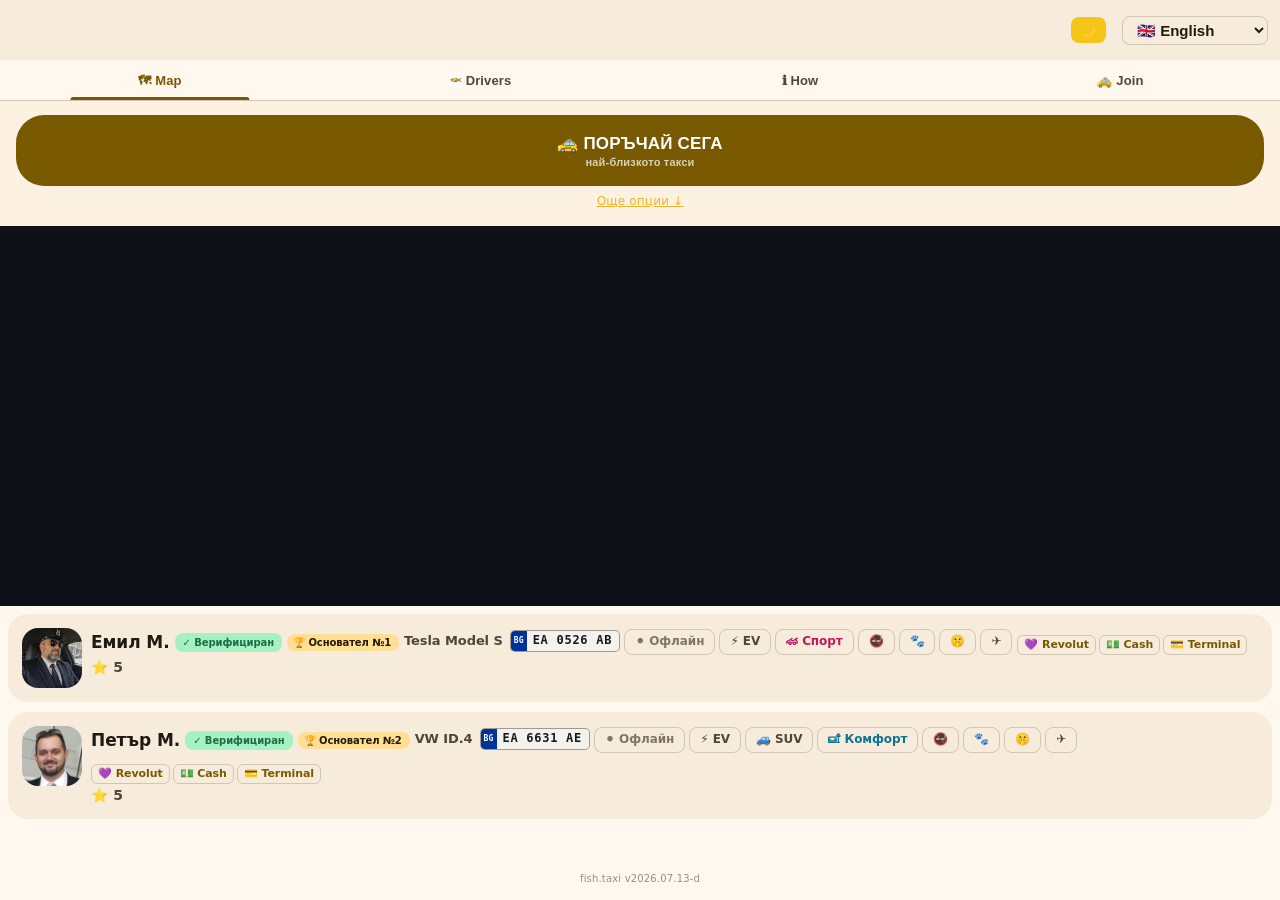
==== commit 0a2cd68f: "fix(i18n): стотинка→цент, бройна форма за шофьори, пунктуация (bg/ru)" ====
--- a/next/index.html
+++ b/next/index.html
@@ -925,6 +925,7 @@
 }];
 
 
+/* FT-BG-TYPOS */
 var T={
   en:{
     logo:'🐟 fish.taxi',
@@ -979,13 +980,13 @@
     howTitle:'Как работи',joinTitle:'Присъедини се',
     mVerified:"✓ Верифициран",mReviews:"отзива",mWarn:"Кажи на шофьора предпочитания темп при качване",mCalmOpt:"Спокойно каране при поискване",mCarDet:"Детайли на колата",mPhotos:"Снимки на колата",onRequest:"по договаряне",extraFee:"доплащане",mType:"Тип",mSeats:"Места",mPassengers:"пътници",mAccel:"0-100 км/ч",mElectric:"Електрическа",mAC:"Климатик",mYes:"Да",mPayment:"Плащане",mLangs:"Езици",mOpts:"Опции и атмосфера",mPrice:"Цена",mAreas:"Райони",mAbout:"За шофьора",mRate:"Оцени шофьора",mViewProfile:"Виж профил",stSport:'Спорт',stFast:'Бърз',stComfort:'Комфорт',stNormal:'Нормален',stAccel:'с 0-100',stSmooth:'Плавно каране',stBalanced:'Балансиран',onlineNow:'Онлайн сега',lastSeen:'Последно',agoNow:'току-що',agoM:' мин',agoH:' ч',agoD:' дни',prDay:'ден',prNight:'нощ',prStart:'начална',emilAreas:'София — Център, Летище, Околовръстно, всички квартали',petarBio:'Непушач. IT специалист. Спокойно, плавно каране. Музика по желание на клиента — ваш избор през YouTube. Багажник 540 л. Качвам малки домашни любимци.',
     mBeforeOrder:"Преди да поръчаш",
-    lblMusic:"🎵 Предпочитана музика",lblTip:"💰 Планиран бакшиш (по избор)",lblPax:"👥 Пътници",paxOpt2:"1–2",paxOpt3:"3",paxOpt4:"4",orderPax:"• Пътници:",lblWhen:"🕒 Кога",btnNow:"Сега",btnSchedule:"📅 Резервирай",pickupGps:"Взимане: моята локация (GPS)",pickupCustom:"Взимане: зададена точка",destSet:"Дестинация: зададена",destNotSet:"Дестинация: не е зададена (по избор)",btnChange:"Смени",btnSet:"Задай",locPickerHint:"📌 Докосни картата, за да зададеш точка, или постави Google Maps линк отдолу",locPickerPlaceholder:"Постави Google Maps линк (по избор)",orderPickup:"📍 Място за взимане:",orderDest:"🏁 Дестинация:",scheduleWarn:"⚠️ Това е заявка за резервация, не потвърдено возене. Изчакайте шофьорът да потвърди с обаждане или съобщение, преди да смятате возенето за уговорено.",orderWhen:"📅 Заявено време:",orderConfirmNote:"⚠️ Моля, потвърдете тази резервация с отговор.",orderNow:"🕒 Сега (веднага)",paxWarn:"⚠️ 3-4 пътници с багаж — моля, обадете се първо, за да потвърдим, че всичко ще се събере комфортно.",paxWarnMsg:"⚠️ 3-4 пътници с багаж — моля потвърдете преди поръчка",
+    lblMusic:"🎵 Предпочитана музика",lblTip:"💰 Планиран бакшиш (по избор)",lblPax:"👥 Пътници",paxOpt2:"1–2",paxOpt3:"3",paxOpt4:"4",orderPax:"• Пътници:",lblWhen:"🕒 Кога",btnNow:"Сега",btnSchedule:"📅 Резервирай",pickupGps:"Взимане: моята локация (GPS)",pickupCustom:"Взимане: зададена точка",destSet:"Дестинация: зададена",destNotSet:"Дестинация: не е зададена (по избор)",btnChange:"Смени",btnSet:"Задай",locPickerHint:"📌 Докосни картата, за да зададеш точка, или постави Google Maps линк отдолу",locPickerPlaceholder:"Постави Google Maps линк (по избор)",orderPickup:"📍 Място за взимане:",orderDest:"🏁 Дестинация:",scheduleWarn:"⚠️ Това е заявка за резервация, а не потвърдено возене. Изчакайте шофьорът да потвърди с обаждане или съобщение, преди да смятате возенето за уговорено.",orderWhen:"📅 Заявено време:",orderConfirmNote:"⚠️ Моля, потвърдете тази резервация с отговор.",orderNow:"🕒 Сега (веднага)",paxWarn:"⚠️ 3-4 пътници с багаж — моля, обадете се първо, за да потвърдим, че всичко ще се събере комфортно.",paxWarnMsg:"⚠️ 3-4 пътници с багаж — моля, потвърдете преди поръчка",
     optNoPref:"Без предпочитание",optPop:"🎤 Поп",optChalga:"🎶 Чалга",optRock:"🎸 Рок",optClassical:"🎻 Класика",optJazz:"🎷 Джаз",optElectronic:"🎧 Електронна",optNoMusic:"🔇 Без музика",optNoTip:"Без бакшиш",optSmallTip:"Малък бакшиш",optFairTip:"Достоен бакшиш — благодаря за дългия път",optGenTip:"Щедър бакшиш",
     sumFast:"Може да кара бързо",sumCalm:"или спокойно — твой избор",sumTalkSilent:"може да говори или да мълчи",sumTalk:"обича разговори",sumSilent:"предпочита тишина",sumMusic:"пуска",
     pbHurry:"⏱ Бързам",pbRelax:"😌 Спокойно",pbSilent:"🤫 Предпочитам тишина",pbTalk:"💬 Обичам разговори",pbNomusic:"🔇 Без музика",pbAc:"❄️ Климатик моля",pbLuggage:"🧳 Имам багаж",btnCallM:"📞 Обади се",btnVibOrd:"💬 Поръчай през Viber",locDefault:"Локацията ще се сподели с шофьора",
     hT1:"Намери шофьор",hP1:"Разгледай верифицирани шофьори. Филтрирай по плащане, тип кола, език, стил на каране, атмосфера.",hT2:"Провери профила",hP2:"Виж снимка, кола, цени, езици и стил на каране. Знай точно кого да очакваш.",hT3:"Обади се или пиши във Viber",hP3:"Свържи се директно с шофьора. Без такса за резервация, без алгоритъм, без комисионна.",hT4:"Кажи на шофьора стила си",hP4:"Кажи на шофьора как предпочиташ да пътуваш още при качване. Музика, тишина, скорост, маршрут.",hT5:"Плати на шофьора",hP5:"В брой, Revolut или терминал. 100% отива при шофьора, нула комисионна.",hT6:"Оценките са верифицирани",hP6:"Всички отзиви се проверяват от администратор преди публикуване. Защитава шофьорите от нечестни оценки.",hCta:"Намери шофьор сега",
-    rFree:"БЕЗПЛАТНО за първите 300 шофьора",rJoinnow:"Присъедини се сега, без плащане",rSpots:"ОСТАВАЩИ МЕСТА",rSpotsleft:"276 / 300 свободни",rH1:"Карай с fish.taxi",rP1:"Платформата, в която шофьорите са на първо място. Запази 100% от всеки курс. Завинаги.",rAfter:"20 EUR/месец след старта",rBeta:"Бета, първите 300 шофьора по света",rH2:"Какво получаваш",rB1t:"GPS на живо на картата",rB1s:"Клиентите те виждат в реално време",rB2t:"Защита на шофьора",rB2s:"Оценките се проверяват преди публикуване. Лоши клиенти се докладват.",rB3t:"Проверка в регистъра",rB3s:"Автомобилът е сверен с публичния регистър на МВР — обновяван ежемесечно",rB4t:"Собствен график",rB4s:"Работиш когато искаш — без смени, без квоти",rB5t:"Нула комисионна",rB5s:"Всеки стотинка от курса е твоя. Винаги.",rB6t:"Всеки град, всяка държава",rB6s:"София, Цюрих, Берлин, Лондон, една платформа",rH3:"Какво ни трябва",rC1t:"Твоя снимка",rC1s:" - клиентите знаят кого да очакват",rC2t:"Снимки на колата",rC2s:" - отвън, отвътре, таблото",rC3t:"Телефонен номер",rC3s:" - клиентите се обаждат или пишат директно",rC4t:"Град и райони",rC4s:" - къде каращ",rGdpr:"GDPR: Събират се само данните на публичния профил. Без лична карта, без адрес, без финанси. Изтриване по всяко време. Никога не се продава на трети страни.",rH4:"Как да се присъединиш",rP2:"Попълни данните за колата и контактите си. Отнема по-малко от минута.",rSoon:"Автоматично търсим колата ти в публичния регистър на таксита",rNotify:"После изпращаш данните през Viber, WhatsApp или SMS",rJoinbtn:"Кандидатствай сега — безплатно",
-    emilBio:"Непушач. IT специалист. Живял в чужбина. Без животни, храна или напитки в колата. С удоволствие ще говоря или ще мълча. Моля, кажи ако искаш конкретен маршрут или не се чувстваш добре."
+    rFree:"БЕЗПЛАТНО за първите 300 шофьори",rJoinnow:"Присъедини се сега, без плащане",rSpots:"ОСТАВАЩИ МЕСТА",rSpotsleft:"276 / 300 свободни",rH1:"Карай с fish.taxi",rP1:"Платформата, в която шофьорите са на първо място. Запази 100% от всеки курс. Завинаги.",rAfter:"20 EUR/месец след старта",rBeta:"Бета, първите 300 шофьори по света",rH2:"Какво получаваш",rB1t:"GPS на живо на картата",rB1s:"Клиентите те виждат в реално време",rB2t:"Защита на шофьора",rB2s:"Оценките се проверяват преди публикуване. Лоши клиенти се докладват.",rB3t:"Проверка в регистъра",rB3s:"Автомобилът е сверен с публичния регистър на МВР — обновяван ежемесечно",rB4t:"Собствен график",rB4s:"Работиш, когато искаш — без смени, без квоти",rB5t:"Нула комисионна",rB5s:"Всеки цент от курса е твой. Винаги.",rB6t:"Всеки град, всяка държава",rB6s:"София, Цюрих, Берлин, Лондон, една платформа",rH3:"Какво ни трябва",rC1t:"Твоя снимка",rC1s:" - клиентите знаят кого да очакват",rC2t:"Снимки на колата",rC2s:" - отвън, отвътре, таблото",rC3t:"Телефонен номер",rC3s:" - клиентите се обаждат или пишат директно",rC4t:"Град и райони",rC4s:" - къде караш",rGdpr:"GDPR: Събират се само данните на публичния профил. Без лична карта, без адрес, без финанси. Изтриване по всяко време. Никога не се продава на трети страни.",rH4:"Как да се присъединиш",rP2:"Попълни данните за колата и контактите си. Отнема по-малко от минута.",rSoon:"Автоматично търсим колата ти в публичния регистър на такситата",rNotify:"После изпращаш данните през Viber, WhatsApp или SMS",rJoinbtn:"Кандидатствай сега — безплатно",
+    emilBio:"Непушач. IT специалист. Живял в чужбина. Без животни, храна или напитки в колата. С удоволствие ще говоря или ще мълча. Моля, кажи, ако искаш конкретен маршрут или не се чувстваш добре."
   ,
     orderHeader:'🚕 fish.taxi заявка за такси',
     orderPrefs:'Предпочитания:',
@@ -1140,7 +1141,7 @@
     sumFast:"Может ехать быстро",sumCalm:"или спокойно — ваш выбор",sumTalkSilent:"любит поговорить или помолчать",sumTalk:"любит общение",sumSilent:"предпочитает тишину",sumMusic:"играет",
     pbHurry:"⏱ Я тороплюсь",pbRelax:"😌 Спокойно",pbSilent:"🤫 Предпочитаю тишину",pbTalk:"💬 Рад пообщаться",pbNomusic:"🔇 Без музыки",pbAc:"❄️ Кондиционер",pbLuggage:"🧳 Есть багаж",btnCallM:"📞 Позвонить",btnVibOrd:"💬 Заказать через Viber",locDefault:"Местоположение будет передано водителю",
     hT1:"Найти водителя",hP1:"Просмотрите проверенных водителей. Фильтруйте по оплате, типу авто, языку, стилю вождения, атмосфере.",hT2:"Проверить профиль",hP2:"Посмотрите фото, машину, цены, языки и стиль вождения. Точно знайте, кого ожидать.",hT3:"Позвонить или написать в Viber",hP3:"Свяжитесь с водителем напрямую. Без платы за бронирование, без алгоритма, без комиссии.",hT4:"Скажите водителю свой стиль",hP4:"Скажите водителю, как вы предпочитаете ехать, при посадке. Музыка, тишина, скорость, маршрут.",hT5:"Оплатить водителю",hP5:"Наличные, Revolut или терминал. 100% идет водителю, нулевая комиссия.",hT6:"Оценки проверены",hP6:"Все отзывы проверяются администратором перед публикацией. Защищает водителей от несправедливых оценок.",hCta:"Найти водителя сейчас",
-    rFree:"БЕСПЛАТНО для первых 300 водителей",rJoinnow:"Присоединяйтесь сейчас, без оплаты",rSpots:"ОСТАЛОСЬ МЕСТ",rSpotsleft:"276 / 300 осталось",rH1:"Работайте с fish.taxi",rP1:"Платформа, где водители на первом месте. Оставляйте 100% от каждой поездки. Навсегда.",rAfter:"20 EUR/мес после запуска",rBeta:"Бета, первые 300 водителей по всему миру",rH2:"Что вы получаете",rB1t:"GPS на карте в реальном времени",rB1s:"Клиенты видят вас в реальном времени",rB2t:"Защита водителя",rB2s:"Отзывы проверяются перед публикацией. О плохих клиентах сообщается.",rB3t:"Проверка по реестру",rB3s:"Сверено с публичным реестром такси — данные обновляются ежемесячно",rB4t:"Свой график",rB4s:"Работайте, когда хотите — без смен и квот",rB5t:"Нулевая комиссия",rB5s:"Каждая копейка от поездки ваша. Всегда.",rB6t:"Любой город, любая страна",rB6s:"София, Цюрих, Берлин, Лондон, одна платформа",rH3:"Что нам нужно",rC1t:"Ваше фото",rC1s:" - клиенты знают, кого ожидать",rC2t:"Фото автомобиля",rC2s:" - снаружи, внутри, приборная панель",rC3t:"Номер телефона",rC3s:" - клиенты звонят или пишут напрямую",rC4t:"Город и районы",rC4s:" - где вы работаете",rGdpr:"GDPR: Собираются только данные публичного профиля. Без паспорта, без адреса, без финансов. Удаление в любое время. Никогда не продается третьим лицам.",rH4:"Как присоединиться",rP2:"Заполните данные автомобиля и контакты. Занимает меньше минуты.",rSoon:"Мы автоматически найдём ваш автомобиль в публичном реестре такси",rNotify:"Затем отправьте данные через Viber, WhatsApp или SMS",rJoinbtn:"Подать заявку — бесплатно",
+    rFree:"БЕСПЛАТНО для первых 300 водителей",rJoinnow:"Присоединяйтесь сейчас, без оплаты",rSpots:"ОСТАЛОСЬ МЕСТ",rSpotsleft:"276 / 300 осталось",rH1:"Работайте с fish.taxi",rP1:"Платформа, где водители на первом месте. Оставляйте 100% от каждой поездки. Навсегда.",rAfter:"20 EUR/мес после запуска",rBeta:"Бета, первые 300 водителей по всему миру",rH2:"Что вы получаете",rB1t:"GPS на карте в реальном времени",rB1s:"Клиенты видят вас в реальном времени",rB2t:"Защита водителя",rB2s:"Отзывы проверяются перед публикацией. О плохих клиентах сообщается.",rB3t:"Проверка по реестру",rB3s:"Сверено с публичным реестром такси — данные обновляются ежемесячно",rB4t:"Свой график",rB4s:"Работайте, когда хотите — без смен и квот",rB5t:"Нулевая комиссия",rB5s:"Каждый цент от поездки ваш. Всегда.",rB6t:"Любой город, любая страна",rB6s:"София, Цюрих, Берлин, Лондон, одна платформа",rH3:"Что нам нужно",rC1t:"Ваше фото",rC1s:" - клиенты знают, кого ожидать",rC2t:"Фото автомобиля",rC2s:" - снаружи, внутри, приборная панель",rC3t:"Номер телефона",rC3s:" - клиенты звонят или пишут напрямую",rC4t:"Город и районы",rC4s:" - где вы работаете",rGdpr:"GDPR: Собираются только данные публичного профиля. Без паспорта, без адреса, без финансов. Удаление в любое время. Никогда не продается третьим лицам.",rH4:"Как присоединиться",rP2:"Заполните данные автомобиля и контакты. Занимает меньше минуты.",rSoon:"Мы автоматически найдём ваш автомобиль в публичном реестре такси",rNotify:"Затем отправьте данные через Viber, WhatsApp или SMS",rJoinbtn:"Подать заявку — бесплатно",
     emilBio:"Некурящий. IT-специалист. Жил за границей. Без животных, еды или напитков в машине. Рад поговорить или помолчать. Пожалуйста, скажите, если хотите конкретный маршрут или плохо себя чувствуете."
   ,
     orderHeader:'🚕 fish.taxi заказ такси',
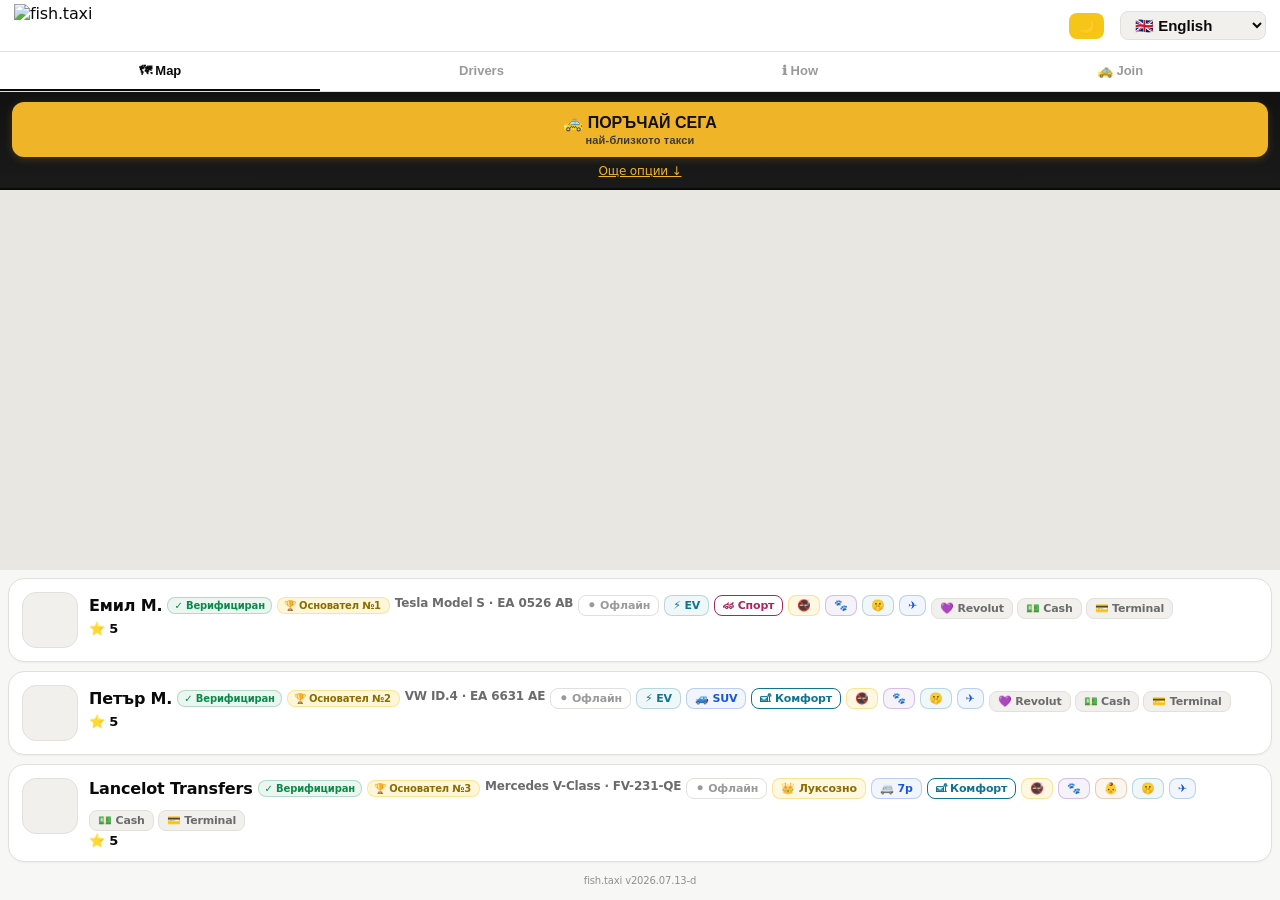
==== commit 33fc8de7: "test: modern Uber/Bolt-style redesign (CSS only, content/logic/translations unchanged from live inde" ====
--- a/next/index.html
+++ b/next/index.html
@@ -6,7 +6,7 @@
 <meta name="mobile-web-app-capable" content="yes">
 <meta name="apple-mobile-web-app-capable" content="yes">
 <meta name="theme-color" content="#080808">
-<title>fish.taxi — Direct Taxi Finder [preview 2026-08-16 15:01 UTC]</title>
+<title>fish.taxi — Direct Taxi Finder</title>
 <meta name="description" content="Find verified taxi drivers directly in Sofia. Call or message them yourself — see the car, price and driver before you book.">
 <meta property="og:type" content="website">
 <meta property="og:site_name" content="fish.taxi">
@@ -27,188 +27,135 @@
 <script src="https://unpkg.com/leaflet@1.9.4/dist/leaflet.js"></script>
 <style>
 *{box-sizing:border-box;margin:0;padding:0;-webkit-tap-highlight-color:transparent}
-:root{--bg:#fafaf7;--s1:#fff;--s2:#f5f3ee;--s3:#ece8de;--brd:#ddd6c3;--y:#1a1a1a;--tx:#1a1a1a;--mu:#666;--mu2:#999;--gr:#16a34a;--rd:#dc2626;--bl:#1e40af;--or:#c2410c;--pu:#7e22ce;--cy:#0e7490;--pi:#be185d;--taxiY:#f5c518;--taxiB:#0a0a0a}
-[data-theme="dark"]{--bg:#080808;--s1:#111;--s2:#1a1a1a;--s3:#242424;--brd:#2e2e2e;--y:#f5c518;--tx:#f0f0f0;--mu:#aaa;--mu2:#555;--gr:#22c55e;--rd:#ef4444;--bl:#60a5fa;--or:#fb923c;--pu:#c084fc;--cy:#22d3ee;--pi:#f472b6}
-html,body{height:100%;background:var(--bg);color:var(--tx);font-family:-apple-system,BlinkMacSystemFont,"SF Pro Text","Segoe UI Variable Text",Roboto,system-ui,sans-serif;overflow:hidden;display:flex;flex-direction:column}
-.top{background:#0a0a0a!important;border-bottom:3px solid #f5c518!important;height:50px;display:flex;align-items:center;justify-content:space-between;padding:0 12px;flex-shrink:0}
-.logo{font-size:18px;font-weight:900;color:var(--y)}
-.tabs{display:flex;background:var(--s1);border-bottom:2px solid var(--brd);flex-shrink:0}
-.tab{flex:1;padding:8px 2px;font-size:12px;font-weight:800;border:none;background:transparent;color:var(--mu);cursor:pointer;border-bottom:3px solid transparent}
-.tab.on{color:var(--y);border-bottom-color:var(--y)}
+:root{--bg:#f7f7f5;--s1:#fff;--s2:#f1f0ed;--s3:#e7e5e0;--brd:#e2e0da;--y:#0a0a0a;--tx:#0a0a0a;--mu:#6b6b6b;--mu2:#9a9a9a;--gr:#0a8a4a;--rd:#d32f2f;--bl:#1a56db;--or:#b8560f;--pu:#6b21a8;--cy:#0e7490;--pi:#a8265f;--taxiY:#f5c518;--taxiB:#0a0a0a}
+[data-theme="dark"]{--bg:#000;--s1:#141414;--s2:#1c1c1c;--s3:#262626;--brd:#2a2a2a;--y:#fff;--tx:#f2f2f2;--mu:#a3a3a3;--mu2:#666;--gr:#34c77b;--rd:#f16565;--bl:#5b8def;--or:#e08a4a;--pu:#c084fc;--cy:#22d3ee;--pi:#e879a8}
+html,body{height:100%;background:var(--bg);color:var(--tx);font-family:-apple-system,BlinkMacSystemFont,"SF Pro Text","Segoe UI Variable Text",Roboto,system-ui,sans-serif;overflow:hidden;display:flex;flex-direction:column;letter-spacing:-.01em}
+.top{background:var(--s1)!important;border-bottom:1px solid var(--brd)!important;height:52px;display:flex;align-items:center;justify-content:space-between;padding:0 14px;flex-shrink:0}
+.logo{font-size:18px;font-weight:800;color:var(--y);letter-spacing:-.02em}
+.tabs{display:flex;background:var(--s1);border-bottom:1px solid var(--brd);flex-shrink:0}
+.tab{flex:1;padding:11px 2px;font-size:13px;font-weight:600;border:none;background:transparent;color:var(--mu2);cursor:pointer;border-bottom:2px solid transparent;transition:color .15s}
+.tab.on{color:var(--y);border-bottom-color:var(--y);font-weight:700}
 .page{display:none;flex:1;flex-direction:column;overflow:hidden;min-height:0}
 .page.on{display:flex}
 
 /* MAP */
-#map{height:380px;background:#0d1117;flex-shrink:0}
+#map{height:380px;background:#e9e7e2;flex-shrink:0}
 @media(max-height:800px){#map{height:42vh;min-height:230px}}
-.leaflet-container{background:#e8e6df!important}
-.leaflet-popup-content-wrapper{background:var(--s2)!important;color:var(--tx)!important;border:1px solid var(--brd)!important;border-radius:10px!important}
-.leaflet-popup-tip{background:var(--s2)!important}
+.leaflet-container{background:#eeece7!important}
+.leaflet-popup-content-wrapper{background:var(--s1)!important;color:var(--tx)!important;border:1px solid var(--brd)!important;border-radius:14px!important;box-shadow:0 8px 24px rgba(0,0,0,.12)!important}
+.leaflet-popup-tip{background:var(--s1)!important}
 
 /* SEARCH */
-.srch{padding:7px 10px;background:var(--s1);border-bottom:1px solid var(--brd);flex-shrink:0;display:flex;gap:7px}
-.srch input{flex:1;background:var(--s2);border:1px solid var(--brd);color:var(--tx);border-radius:8px;padding:7px 11px;font-size:14px}
-.srch input:focus{outline:none;border-color:var(--y)}
+.srch{padding:10px 12px;background:var(--s1);border-bottom:1px solid var(--brd);flex-shrink:0;display:flex;gap:8px}
+.srch input{flex:1;background:var(--s2);border:1px solid transparent;color:var(--tx);border-radius:12px;padding:11px 14px;font-size:15px}
+.srch input:focus{outline:none;border-color:var(--y);background:var(--s1)}
 
 /* FILTERS */
 .fw{background:var(--s1);border-bottom:1px solid var(--brd);flex-shrink:0}
-.fs{padding:4px 8px;display:flex;gap:5px;overflow-x:auto;scrollbar-width:none;align-items:center}
+.fs{padding:6px 8px;display:flex;gap:6px;overflow-x:auto;scrollbar-width:none;align-items:center}
 .fs::-webkit-scrollbar{display:none}
-.fl{font-size:10px;color:var(--mu2);font-weight:700;text-transform:uppercase;white-space:nowrap;flex-shrink:0;letter-spacing:.5px}
-.flt{font-size:12px;font-weight:700;padding:5px 12px;border-radius:20px;border:1px solid var(--brd);background:var(--s2);color:var(--mu);cursor:pointer;white-space:nowrap;flex-shrink:0;transition:all .15s}
-.flt.on{background:rgba(245,197,24,.13);border-color:var(--y);color:var(--y)}
-.flt:active{opacity:.7}
+.fl{font-size:10px;color:var(--mu2);font-weight:700;text-transform:uppercase;white-space:nowrap;flex-shrink:0;letter-spacing:.6px}
+.flt{font-size:13px;font-weight:600;padding:7px 14px;border-radius:20px;border:1px solid var(--brd);background:var(--s1);color:var(--mu);cursor:pointer;white-space:nowrap;flex-shrink:0;transition:all .15s}
+.flt.on{background:var(--y);border-color:var(--y);color:var(--bg)}
+.flt:active{opacity:.75}
 
 /* CARDS */
-.dlist{flex:1;overflow-y:auto;padding:8px}
-.dc{background:var(--s2);border:1px solid var(--brd);border-radius:14px;padding:11px;margin-bottom:7px;cursor:pointer;transition:border-color .15s}
-.dc:active{border-color:var(--y)}
-.dct{display:flex;gap:9px;align-items:flex-start}
-.dca{width:56px;height:56px;border-radius:12px;background:var(--s3);border:2px solid var(--brd);overflow:hidden;flex-shrink:0;display:flex;align-items:center;justify-content:center;font-size:24px}
+.dlist{flex:1;overflow-y:auto;padding:10px}
+.dc{background:var(--s1);border:1px solid var(--brd);border-radius:16px;padding:13px;margin-bottom:9px;cursor:pointer;box-shadow:0 1px 2px rgba(0,0,0,.04);transition:box-shadow .2s ease,transform .2s ease}
+.dc:active{box-shadow:0 4px 14px rgba(0,0,0,.1);transform:translateY(-1px)}
+.dct{display:flex;gap:11px;align-items:flex-start}
+.dca{width:56px;height:56px;border-radius:14px;background:var(--s2);border:1px solid var(--brd);overflow:hidden;flex-shrink:0;display:flex;align-items:center;justify-content:center;font-size:24px}
 .dca img{width:100%;height:100%;object-fit:cover}
 .dci{flex:1;min-width:0}
-.dcn{font-size:15px;font-weight:800;margin-bottom:1px;display:flex;align-items:center;gap:5px;flex-wrap:wrap}
-.dcc{font-size:12px;color:var(--mu);margin-bottom:5px}
-.tags{display:flex;gap:4px;flex-wrap:wrap;align-items:center}
-.t{font-size:11px;font-weight:700;padding:2px 7px;border-radius:9px;border:1px solid}
-.tg{color:var(--gr);border-color:rgba(34,197,94,.3);background:rgba(34,197,94,.07)}
-.ty{color:var(--y);border-color:rgba(245,197,24,.3);background:rgba(245,197,24,.07)}
-.tb{color:var(--bl);border-color:rgba(59,130,246,.3);background:rgba(59,130,246,.07)}
-.tc{color:var(--cy);border-color:rgba(6,182,212,.3);background:rgba(6,182,212,.07)}
-.tr{color:var(--rd);border-color:rgba(239,68,68,.3);background:rgba(239,68,68,.07)}
-.tp{color:var(--pu);border-color:rgba(168,85,247,.3);background:rgba(168,85,247,.07)}
-.to{color:var(--or);border-color:rgba(249,115,22,.3);background:rgba(249,115,22,.07)}
-.tpi{color:var(--pi);border-color:rgba(236,72,153,.3);background:rgba(236,72,153,.07)}
-.task{color:var(--mu);border-color:var(--brd);border-style:dashed;background:transparent}
-.pays{display:flex;gap:3px;margin-top:5px;flex-wrap:wrap}
-.pi2{font-size:11px;font-weight:700;padding:2px 6px;border-radius:6px;border:1px solid rgba(245,197,24,.3);color:var(--y);background:rgba(245,197,24,.06)}
-.rb{font-size:12px;color:var(--y);font-weight:700;margin-left:auto;flex-shrink:0}
-.vb{font-size:10px;font-weight:700;color:var(--gr);background:rgba(34,197,94,.1);border:1px solid rgba(34,197,94,.3);border-radius:7px;padding:1px 5px;white-space:nowrap}
-.dcb{display:flex;gap:5px;margin-top:9px}
-.bc{flex:1;background:var(--gr);color:#000;border:none;border-radius:8px;padding:9px;font-size:13px;font-weight:800;cursor:pointer}
-.bv{flex:1;background:#7360f2;color:#fff;border:none;border-radius:8px;padding:9px;font-size:13px;font-weight:800;cursor:pointer}
+.dcn{font-size:16px;font-weight:700;margin-bottom:2px;display:flex;align-items:center;gap:5px;flex-wrap:wrap}
+.dcc{font-size:12px;color:var(--mu);margin-bottom:6px}
+.tags{display:flex;gap:5px;flex-wrap:wrap;align-items:center}
+.t{font-size:11px;font-weight:600;padding:3px 8px;border-radius:8px;border:1px solid}
+.tg{color:var(--gr);border-color:rgba(10,138,74,.25);background:rgba(10,138,74,.06)}
+.ty{color:#8a6d00;border-color:rgba(245,197,24,.4);background:rgba(245,197,24,.12)}
+.tb{color:var(--bl);border-color:rgba(26,86,219,.25);background:rgba(26,86,219,.06)}
+.tc{color:var(--cy);border-color:rgba(14,116,144,.25);background:rgba(14,116,144,.06)}
+.tr{color:var(--rd);border-color:rgba(211,47,47,.25);background:rgba(211,47,47,.06)}
+.tp{color:var(--pu);border-color:rgba(107,33,168,.25);background:rgba(107,33,168,.06)}
+.to{color:var(--or);border-color:rgba(184,86,15,.25);background:rgba(184,86,15,.06)}
+.tpi{color:var(--pi);border-color:rgba(168,38,95,.25);background:rgba(168,38,95,.06)}
+.task{color:var(--mu2);border-color:var(--brd);border-style:dashed;background:transparent}
+.pays{display:flex;gap:4px;margin-top:6px;flex-wrap:wrap}
+.pi2{font-size:11px;font-weight:600;padding:3px 8px;border-radius:8px;border:1px solid var(--brd);color:var(--mu);background:var(--s2)}
+.rb{font-size:13px;color:var(--y);font-weight:700;margin-left:auto;flex-shrink:0}
+.vb{font-size:10px;font-weight:700;color:var(--gr);background:rgba(10,138,74,.08);border:1px solid rgba(10,138,74,.25);border-radius:8px;padding:2px 6px;white-space:nowrap}
+.dcb{display:flex;gap:6px;margin-top:11px}
+.bc{flex:1;background:var(--y);color:var(--bg);border:none;border-radius:12px;padding:11px;font-size:14px;font-weight:700;cursor:pointer}
+.bv{flex:1;background:var(--s2);color:var(--tx);border:1px solid var(--brd);border-radius:12px;padding:11px;font-size:14px;font-weight:700;cursor:pointer}
 
 /* MODAL */
-.modal{display:none;position:fixed;inset:0;background:rgba(0,0,0,.95);z-index:1000;align-items:flex-end}
+.modal{display:none;position:fixed;inset:0;background:rgba(0,0,0,.5);z-index:1000;align-items:flex-end;backdrop-filter:blur(2px)}
 .modal.on{display:flex}
-.mb{background:var(--s1);border-top:3px solid var(--y);border-radius:20px 20px 0 0;padding:18px;width:100%;height:85vh;overflow-y:auto}
-.mc{float:right;background:var(--s3);border:none;color:var(--mu);border-radius:50%;width:30px;height:30px;font-size:16px;cursor:pointer;line-height:30px;text-align:center}
-.mav{width:80px;height:80px;border-radius:14px;background:var(--s3);border:3px solid var(--y);margin:0 auto 10px;overflow:hidden;display:flex;align-items:center;justify-content:center;font-size:32px}
+.mb{background:var(--s1);border-radius:24px 24px 0 0;padding:20px;width:100%;height:85vh;overflow-y:auto;box-shadow:0 -8px 30px rgba(0,0,0,.15)}
+.mb::before{content:'';display:block;width:36px;height:4px;background:var(--brd);border-radius:99px;margin:0 auto 14px}
+.mc{float:right;background:var(--s2);border:none;color:var(--mu);border-radius:50%;width:32px;height:32px;font-size:16px;cursor:pointer;line-height:32px;text-align:center}
+.mav{width:80px;height:80px;border-radius:18px;background:var(--s2);border:1px solid var(--brd);margin:0 auto 10px;overflow:hidden;display:flex;align-items:center;justify-content:center;font-size:32px}
 .mav img{width:100%;height:100%;object-fit:cover}
-.mn{font-size:19px;font-weight:900;text-align:center;margin-bottom:2px}
-.mc2{font-size:12px;color:var(--mu);text-align:center;margin-bottom:6px}
-.mh{font-size:11px;color:var(--mu);font-weight:700;text-transform:uppercase;letter-spacing:.5px;margin:12px 0 5px;border-bottom:1px solid var(--brd);padding-bottom:3px}
-.mphotos{display:flex;gap:6px;overflow-x:auto;padding-bottom:2px}
-.mphotos img{height:64px;width:86px;object-fit:cover;border-radius:8px;border:1px solid var(--brd);flex-shrink:0;cursor:pointer}
+.mn{font-size:20px;font-weight:800;text-align:center;margin-bottom:2px}
+.mc2{font-size:13px;color:var(--mu);text-align:center;margin-bottom:8px}
+.mh{font-size:11px;color:var(--mu2);font-weight:700;text-transform:uppercase;letter-spacing:.6px;margin:14px 0 6px;border-bottom:1px solid var(--brd);padding-bottom:4px}
+.mphotos{display:flex;gap:7px;overflow-x:auto;padding-bottom:2px}
+.mphotos img{height:64px;width:86px;object-fit:cover;border-radius:10px;border:1px solid var(--brd);flex-shrink:0;cursor:pointer}
 .imglb{display:none;position:fixed;inset:0;background:rgba(0,0,0,.92);z-index:2000;align-items:center;justify-content:center;padding:20px}
-.imglb img{max-width:100%;max-height:100%;border-radius:10px}
-.ir{display:flex;justify-content:space-between;padding:5px 0;border-bottom:1px solid var(--brd)}
+.imglb img{max-width:100%;max-height:100%;border-radius:12px}
+.ir{display:flex;justify-content:space-between;padding:6px 0;border-bottom:1px solid var(--brd)}
 .ir:last-child{border:none}
 .ik{font-size:12px;color:var(--mu)}
 .iv{font-size:13px;font-weight:700}
-.mbtns{display:flex;gap:8px;margin-top:14px}
-.mcall{flex:1;background:var(--gr);color:#000;border:none;border-radius:10px;padding:12px;font-size:15px;font-weight:800;cursor:pointer}
-.mvib{flex:1;background:#7360f2;color:#fff;border:none;border-radius:10px;padding:12px;font-size:15px;font-weight:800;cursor:pointer}
-.pref-btn{font-size:12px;font-weight:700;padding:6px 11px;border-radius:18px;border:1px solid var(--brd);background:var(--s2);color:var(--mu);cursor:pointer;transition:all .15s}
-.pref-btn.on{background:var(--taxiY);border-color:var(--taxiY);color:#000}
-.sbox{background:var(--s3);border-left:3px solid var(--or);border-radius:8px;padding:9px 11px;font-size:12px;color:var(--mu);margin:8px 0;line-height:1.5}
+.mbtns{display:flex;gap:8px;margin-top:16px}
+.mcall{flex:1;background:var(--y);color:var(--bg);border:none;border-radius:14px;padding:14px;font-size:15px;font-weight:700;cursor:pointer}
+.mvib{flex:1;background:var(--s2);color:var(--tx);border:1px solid var(--brd);border-radius:14px;padding:14px;font-size:15px;font-weight:700;cursor:pointer}
+.pref-btn{font-size:12px;font-weight:600;padding:7px 12px;border-radius:18px;border:1px solid var(--brd);background:var(--s1);color:var(--mu);cursor:pointer;transition:all .15s}
+.pref-btn.on{background:var(--y);border-color:var(--y);color:var(--bg)}
+.sbox{background:var(--s2);border-left:3px solid var(--or);border-radius:10px;padding:10px 12px;font-size:12px;color:var(--mu);margin:9px 0;line-height:1.55}
 
 /* HOW & JOIN */
-.scroll-page{flex:1;overflow-y:auto;padding:13px}
-.hs{background:var(--s2);border:1px solid var(--brd);border-radius:13px;padding:13px;margin-bottom:7px;display:flex;gap:11px}
-.hn{width:34px;height:34px;border-radius:50%;background:var(--taxiY);color:#000;font-size:14px;font-weight:900;display:flex;align-items:center;justify-content:center;flex-shrink:0}
-.hs h3{font-size:14px;font-weight:800;margin-bottom:2px}
-.hs p{font-size:12px;color:var(--mu);line-height:1.5}
-.jc{background:var(--s2);border:1px solid var(--brd);border-radius:13px;padding:13px;margin-bottom:7px}
-.jc h3{font-size:14px;font-weight:800;margin-bottom:7px;color:var(--y)}
-.jc p{font-size:12px;color:var(--mu);line-height:1.5;margin-bottom:5px}
-.pbox{background:var(--s3);border:2px solid var(--y);border-radius:11px;padding:11px;text-align:center;margin:7px 0}
-.br{display:flex;gap:7px;margin-bottom:6px}
+.scroll-page{flex:1;overflow-y:auto;padding:14px}
+.hs{background:var(--s1);border:1px solid var(--brd);border-radius:16px;padding:14px;margin-bottom:9px;display:flex;gap:12px;box-shadow:0 1px 2px rgba(0,0,0,.03)}
+.hs h3{font-size:14px;font-weight:700;margin-bottom:2px}
+.hs p{font-size:12px;color:var(--mu);line-height:1.55}
+.jc{background:var(--s1);border:1px solid var(--brd);border-radius:16px;padding:14px;margin-bottom:9px;box-shadow:0 1px 2px rgba(0,0,0,.03)}
+.jc h3{font-size:14px;font-weight:700;margin-bottom:8px;color:var(--y)}
+.jc p{font-size:12px;color:var(--mu);line-height:1.55;margin-bottom:6px}
+.pbox{background:var(--s2);border:1px solid var(--brd);border-radius:14px;padding:12px;text-align:center;margin:8px 0}
+.br{display:flex;gap:8px;margin-bottom:7px}
 .bi2{font-size:15px;flex-shrink:0}
-.bt{font-size:12px;color:var(--mu);line-height:1.4}
+.bt{font-size:12px;color:var(--mu);line-height:1.45}
 .bt strong{color:var(--tx)}
-.jbtn,.hcta{background:var(--taxiY);color:#000;border:none;border-radius:11px;padding:12px;font-size:14px;font-weight:900;width:100%;cursor:pointer;margin-top:7px}
+.jbtn,.hcta{background:var(--y);color:var(--bg);border:none;border-radius:14px;padding:14px;font-size:15px;font-weight:700;width:100%;cursor:pointer;margin-top:8px}
 @media (max-width:560px){
   .dc .dn, .dcard .dn, .drv-name{font-size:19px !important;}
   .t{font-size:13px !important;padding:4px 9px !important;}
   #mbio,#mprice,#mareas{font-size:15px !important;}
 }
 
-/* ═══ Нощ: стъкло + неон вместо плосък тъмен фон ═══ */
-[data-theme="dark"] .top{background:rgba(10,10,10,.75)!important;backdrop-filter:blur(14px);border-bottom-color:var(--y)}
-[data-theme="dark"] .tabs{background:rgba(17,17,17,.6);backdrop-filter:blur(10px)}
-[data-theme="dark"] .dc{background:rgba(26,26,26,.55);backdrop-filter:blur(12px);box-shadow:0 1px 1px rgba(245,197,24,.05),inset 0 0 0 1px var(--brd)}
-[data-theme="dark"] .mb{background:rgba(17,17,17,.75);backdrop-filter:blur(18px)}
-[data-theme="dark"] .flt.on{box-shadow:0 0 14px rgba(245,197,24,.35)}
-
-/* шевът над лентата диша леко нощем, застава спокойно през деня */
-@keyframes seamGlow{0%,100%{filter:brightness(1)}50%{filter:brightness(1.5)}}
-[data-theme="dark"] .top{animation:seamGlow 3.6s ease-in-out infinite}
-
-/* CTA бутонът пуска еднократен проблясък на цикъл — подсказва, не крещи */
-#simple-hero button[onclick^="orderNowSimple"]{position:relative;overflow:hidden}
-#simple-hero button[onclick^="orderNowSimple"]::after{
-  content:'';position:absolute;top:0;left:-60%;width:40%;height:100%;
-  background:linear-gradient(100deg,transparent,rgba(255,255,255,.5),transparent);
-  transform:skewX(-18deg);animation:ctaSweep 4.5s ease-in-out infinite;
-}
-@keyframes ctaSweep{0%{left:-60%}35%{left:130%}100%{left:130%}}
-
-/* първите филтри "дишат" леко на ротация — подсказка, не постоянен ефект */
-.fs:first-of-type .flt:nth-of-type(1){animation:chipHint 2.6s ease-in-out infinite}
-.fs:first-of-type .flt:nth-of-type(2){animation:chipHint 2.6s ease-in-out infinite .9s}
-@keyframes chipHint{0%,100%{box-shadow:none}50%{box-shadow:0 0 0 2px rgba(245,197,24,.3)}}
-
-/* spotlight цикъл между картите на шофьорите: фокус/избледняване, не преместване */
-.dc{transition:transform .35s cubic-bezier(.22,1,.36,1),box-shadow .35s ease,opacity .5s ease}
-.dc.ft-spotlight{transform:scale(1.012);box-shadow:0 8px 24px rgba(0,0,0,.25),0 0 0 1.5px rgba(245,197,24,.3)}
-.dc.ft-dim{opacity:.55}
-
-/* ═══ Тъмна карта нощем — истинската техника от БАК: обръщане на OSM плочките ═══ */
+/* ═══ Нощ: чист true-black, без стъкло/неон ═══ */
+[data-theme="dark"] .top{background:var(--s1)!important;border-bottom-color:var(--brd)}
+[data-theme="dark"] .tabs{background:var(--s1)}
+[data-theme="dark"] .dc{background:var(--s1);box-shadow:none}
+[data-theme="dark"] .mb{background:var(--s1)}
+[data-theme="dark"] .flt.on{box-shadow:none}
+
+/* ═══ Тъмна карта нощем ═══ */
 [data-theme="dark"] .leaflet-tile-pane{
-  filter:invert(1) hue-rotate(180deg) brightness(.93) contrast(.92) saturate(.75);
-}
-[data-theme="dark"] .leaflet-container{background:#0a0e14!important}
-
-/* ═══ По-едър текст и бутони — леко, не драстично ═══ */
-.dcn{font-size:16px}
-.tab{font-size:13px;padding:10px 3px}
-.bc,.bv{font-size:14px;padding:11px}
-.jbtn,.hcta{font-size:15px;padding:13px}
-.mcall,.mvib{font-size:16px;padding:13px}
-.flt{font-size:13px;padding:6px 13px}
-
-/* ═══ Значка "Основател" — за първите регистрирани шофьори ═══ */
+  filter:invert(1) hue-rotate(180deg) brightness(.85) contrast(.9) saturate(.6);
+}
+[data-theme="dark"] .leaflet-container{background:#000!important}
+
+/* ═══ Значка "Основател" — тих вариант, без анимиран блясък ═══ */
 .founder{
-  display:inline-flex;align-items:center;gap:3px;font-size:10px;font-weight:800;
-  padding:2px 8px 2px 6px;border-radius:8px;color:#3a2a05;
-  background:linear-gradient(100deg,#f5c518,#ffe08a,#f5c518);background-size:200% 100%;
-  animation:founderShine 3.5s linear infinite;
-}
-[data-theme="dark"] .founder{color:#241a02}
-@keyframes founderShine{0%{background-position:0% 0}100%{background-position:200% 0}}
-
-/* ═══ Еднократни подсказки за какво може да се докосне — по 3 повторения, после спират сами ═══ */
-.hint-tabs{animation:tabsHint 1.6s ease-in-out 2;animation-delay:.6s}
-@keyframes tabsHint{0%,100%{box-shadow:none}50%{box-shadow:0 0 0 2px rgba(245,197,24,.4)}}
-.hint-photo{position:relative}
-.hint-photo::after{
-  content:'⇄';position:absolute;bottom:3px;right:4px;font-size:10px;color:#fff;
-  background:rgba(0,0,0,.55);border-radius:50%;width:15px;height:15px;
-  display:flex;align-items:center;justify-content:center;
-  animation:photoHint 1.3s ease-in-out 3;animation-delay:.4s;
-}
-@keyframes photoHint{0%,100%{opacity:.5;transform:scale(1)}50%{opacity:1;transform:scale(1.15)}}
-
-/* ═══ Малко фантазия: тихи искри в героя нощем ═══ */
-.spark{position:absolute;width:3px;height:3px;border-radius:50%;background:var(--y);opacity:0;pointer-events:none}
-[data-theme="dark"] .spark{animation:sparkFloat 6s ease-in-out infinite}
-.spark:nth-child(1){left:12%;top:70%;animation-delay:0s}
-.spark:nth-child(2){left:68%;top:20%;animation-delay:1.8s}
-.spark:nth-child(3){left:85%;top:60%;animation-delay:3.4s}
-@keyframes sparkFloat{0%{opacity:0;transform:translateY(0)}15%{opacity:.8}85%{opacity:.3}100%{opacity:0;transform:translateY(-38px)}}
-
-/* ═══ Галерия със снимки: превъртане вместо затваряне, стрелки + брояч ═══ */
+  display:inline-flex;align-items:center;gap:3px;font-size:10px;font-weight:700;
+  padding:2px 8px 2px 6px;border-radius:8px;color:#8a6d00;
+  background:rgba(245,197,24,.16);border:1px solid rgba(245,197,24,.35);
+}
+[data-theme="dark"] .founder{color:#f5c518;background:rgba(245,197,24,.1)}
+
+/* ═══ Галерия със снимки: превъртане, стрелки + брояч ═══ */
 .imglb-nav{position:absolute;top:50%;transform:translateY(-50%);width:46px;height:46px;border-radius:50%;
   border:none;background:rgba(255,255,255,.14);color:#fff;font-size:22px;cursor:pointer;
   display:flex;align-items:center;justify-content:center;backdrop-filter:blur(4px);z-index:2001}
@@ -221,352 +168,15 @@
 .imglb img{transition:opacity .18s ease}
 
 @media (prefers-reduced-motion:reduce){
-  [data-theme="dark"] .top{animation:none}
-  #simple-hero button[onclick^="orderNowSimple"]::after{display:none}
-  .fs:first-of-type .flt:nth-of-type(1),.fs:first-of-type .flt:nth-of-type(2){animation:none}
   .dc{transition:none}
-  .founder{animation:none}
-  .hint-tabs{animation:none}
-  .hint-photo::after{animation:none}
-  .spark{display:none}
-}
-/* ═══════════════════ FT-M3-V2 ═══════════════════
-   Material 3 основа. Всичко под този коментар определя системата;
-   старите правила остават само там, където M3 не ги покрива.
-   Много елементи имат inline стилове, затова тук се използва
-   !important — нарочно, не по небрежност. */
-
-:root{
-  /* ─ форма ─ */
-  --m3-xs:8px; --m3-sm:12px; --m3-md:16px; --m3-lg:20px; --m3-xl:28px; --m3-full:999px;
-  /* ─ движение ─ */
-  --m3-emph:cubic-bezier(.2,0,0,1);
-  --m3-std:cubic-bezier(.2,0,0,1);
-  --m3-short:180ms; --m3-med:300ms; --m3-long:450ms;
-}
-
-/* ─ цветови роли: светла схема ─ */
-:root{
-  --m3-primary:#785900;        --m3-on-primary:#ffffff;
-  --m3-primary-c:#ffdf95;      --m3-on-primary-c:#251a00;
-  --m3-secondary-c:#ede1c2;    --m3-on-secondary-c:#231b04;
-  --m3-surface:#fff8ef;        --m3-on-surface:#1f1b13;
-  --m3-surface-dim:#e2d9cc;
-  --m3-sc-lowest:#ffffff;      --m3-sc-low:#fdf1e2;
-  --m3-sc:#f7ecdc;             --m3-sc-high:#f1e6d7;
-  --m3-sc-highest:#ebe0d1;
-  --m3-on-surface-var:#4e4639; --m3-outline:#807667;
-  --m3-outline-var:#d1c5b4;
-  --m3-success:#1c6c46;        --m3-on-success-c:#00210f;
-  --m3-success-c:#a4f2c4;
-  --m3-error:#ba1a1a;          --m3-error-c:#ffdad6;
-  --m3-scrim:rgba(0,0,0,.42);
-  --m3-state:#1f1b13;
-}
-/* ─ цветови роли: тъмна схема ─ */
-[data-theme="dark"]{
-  --m3-primary:#f0c33f;        --m3-on-primary:#3f2e00;
-  --m3-primary-c:#5b4300;      --m3-on-primary-c:#ffdf95;
-  --m3-secondary-c:#4e4739;    --m3-on-secondary-c:#ede1c2;
-  --m3-surface:#16130b;        --m3-on-surface:#eae1d3;
-  --m3-surface-dim:#16130b;
-  --m3-sc-lowest:#100e07;      --m3-sc-low:#1f1b13;
-  --m3-sc:#231f17;             --m3-sc-high:#2e2921;
-  --m3-sc-highest:#39342b;
-  --m3-on-surface-var:#d1c5b4; --m3-outline:#9a8f80;
-  --m3-outline-var:#4e4639;
-  --m3-success:#88d6a9;        --m3-on-success-c:#a4f2c4;
-  --m3-success-c:#00522f;
-  --m3-error:#ffb4ab;          --m3-error-c:#93000a;
-  --m3-scrim:rgba(0,0,0,.62);
-  --m3-state:#eae1d3;
-}
-
-/* ─ старите променливи се пренасочват към M3 ролите,
-     за да поеме системата и това, което не е пипано поименно ─ */
-:root,[data-theme="dark"]{
-  --bg:var(--m3-surface); --s1:var(--m3-sc-low); --s2:var(--m3-sc);
-  --s3:var(--m3-sc-high); --brd:var(--m3-outline-var);
-  --tx:var(--m3-on-surface); --mu:var(--m3-on-surface-var);
-  --mu2:var(--m3-outline); --y:var(--m3-primary);
-}
-
-/* ─ типографска стълба ─ */
-body{font-size:14px;line-height:1.43;letter-spacing:.0125em}
-
-/* ═══ ПОВЪРХНОСТИ ═══ */
-html,body{background:var(--m3-surface)}
-.top{background:var(--m3-sc)!important;border-bottom:none!important;height:60px;
-  box-shadow:none;animation:none!important}
-.tabs{background:var(--m3-surface);border-bottom:1px solid var(--m3-outline-var)}
-
-/* ═══ TABS: M3 primary tabs ═══ */
-.tab{position:relative;background:transparent;color:var(--m3-on-surface-var);
-  font-size:13px;font-weight:600;letter-spacing:.01em;padding:13px 4px 12px;
-  border-bottom:none;overflow:hidden;transition:color var(--m3-short) var(--m3-std)}
-.tab::before{content:'';position:absolute;inset:0;background:var(--m3-state);
-  opacity:0;transition:opacity var(--m3-short) var(--m3-std)}
-.tab:active::before{opacity:.1}
-.tab.on{color:var(--m3-primary)}
-.tab.on::after{content:'';position:absolute;left:50%;transform:translateX(-50%);
-  bottom:0;width:56%;height:3px;border-radius:3px 3px 0 0;background:var(--m3-primary);
-  animation:m3Ind var(--m3-med) var(--m3-emph)}
-@keyframes m3Ind{from{width:0}to{width:56%}}
-
-/* ═══ CARDS: M3 filled card ═══ */
-.dc{background:var(--m3-sc)!important;border:none!important;border-radius:var(--m3-lg);
-  padding:14px;margin-bottom:10px;position:relative;overflow:hidden;
-  box-shadow:none!important;backdrop-filter:none!important;
-  transition:background var(--m3-short) var(--m3-std)}
-.dc::before{content:'';position:absolute;inset:0;background:var(--m3-state);
-  opacity:0;transition:opacity var(--m3-short) var(--m3-std);pointer-events:none}
-.dc:active::before{opacity:.1}
-.dc.ft-spotlight{transform:none;box-shadow:none}
-.dc.ft-dim{opacity:1}
-.dca{width:60px;height:60px;border-radius:var(--m3-md);background:var(--m3-sc-highest);
-  border:none}
-.dcn{font-size:17px;font-weight:600;letter-spacing:-.005em;line-height:1.3;
-  color:var(--m3-on-surface)}
-.dcc{font-size:13px;color:var(--m3-on-surface-var);display:flex;align-items:center;
-  gap:8px;flex-wrap:wrap;margin-top:3px}
-.rb{font-size:14px;font-weight:600;color:var(--m3-on-surface-var);
-  font-variant-numeric:tabular-nums}
-
-/* ═══ ПОДПИСЪТ: регистрационният номер като табела ═══ */
-.plate{display:inline-flex;align-items:stretch;height:20px;border-radius:4px;
-  overflow:hidden;background:#f4f2ec;color:#16181c;
-  font:600 12px/18px ui-monospace,"SF Mono",Menlo,Consolas,monospace;
-  letter-spacing:.06em;flex-shrink:0;padding-right:7px;
-  box-shadow:0 0 0 1px rgba(0,0,0,.35)}
-.plate i{display:flex;align-items:center;justify-content:center;font-style:normal;
-  background:#003399;color:#fff;font-size:8px;font-weight:700;letter-spacing:.02em;
-  padding:0 3px;margin-right:6px;min-width:15px}
-#mcar2 .plate{height:24px;font-size:14px;line-height:22px;margin-left:8px}
-
-/* ═══ CHIPS: M3 filter chip ═══ */
-.flt,.pref-btn{height:36px;padding:0 16px!important;border-radius:var(--m3-xs)!important;
-  border:1px solid var(--m3-outline)!important;background:transparent!important;
-  color:var(--m3-on-surface-var)!important;font-size:14px!important;font-weight:600!important;
-  letter-spacing:.007em;position:relative;overflow:hidden;
-  transition:background var(--m3-short) var(--m3-std),border-color var(--m3-short) var(--m3-std);
-  animation:none!important;box-shadow:none!important}
-.flt::before,.pref-btn::before{content:'';position:absolute;inset:0;
-  background:var(--m3-state);opacity:0;transition:opacity var(--m3-short) var(--m3-std)}
-.flt:active::before,.pref-btn:active::before{opacity:.1}
-.flt.on,.pref-btn.on{background:var(--m3-secondary-c)!important;
-  border-color:transparent!important;color:var(--m3-on-secondary-c)!important}
-.fl{font-size:11px;font-weight:600;letter-spacing:.09em;color:var(--m3-on-surface-var)}
-
-/* ═══ SEGMENTED BUTTON: Сега / Резервирай ═══ */
-#lbl-when + div{gap:0!important}
-#btn-when-now,#btn-when-later{height:40px;border-radius:0!important;margin:0!important;
-  border:1px solid var(--m3-outline)!important}
-#btn-when-now{border-radius:var(--m3-full) 0 0 var(--m3-full)!important;
-  border-right-width:0!important}
-#btn-when-later{border-radius:0 var(--m3-full) var(--m3-full) 0!important}
-#btn-when-now.on,#btn-when-later.on{background:var(--m3-secondary-c)!important;
-  border-color:var(--m3-outline)!important;color:var(--m3-on-secondary-c)!important}
-
-/* ═══ TEXT FIELDS: M3 outlined ═══ */
-.mb select,.mb input[type="text"],.mb input[type="date"],
-#order-pax,#order-music,#order-tip,#order-date,#order-time-h,#order-time-m,
-#loc-picker-link,.srch input{
-  background:transparent!important;border:1px solid var(--m3-outline)!important;
-  border-radius:var(--m3-sm)!important;color:var(--m3-on-surface)!important;
-  font-size:16px!important;padding:14px 16px!important;
-  transition:border-color var(--m3-short) var(--m3-std)}
-.mb select:focus,.mb input:focus,.srch input:focus{
-  outline:none!important;border-color:var(--m3-primary)!important;border-width:2px!important}
-.mb label{font-size:12px!important;font-weight:600!important;letter-spacing:.04em!important;
-  color:var(--m3-on-surface-var)!important;margin-bottom:6px!important}
-
-/* ═══ LIST ITEMS: взимане / дестинация ═══ */
-div:has(> #from-text),div:has(> #to-text){
-  background:var(--m3-sc)!important;border:none!important;
-  border-radius:var(--m3-md)!important;padding:14px 14px 14px 16px!important;
-  font-size:15px!important;font-weight:500!important;margin-bottom:8px!important}
-
-/* ═══ BUTTONS ═══ */
-/* filled */
-.mcall,#btn-to-change,#btn-picker-confirm{
-  background:var(--m3-primary)!important;color:var(--m3-on-primary)!important;
-  border:none!important;border-radius:var(--m3-full)!important;
-  font-size:15px!important;font-weight:600!important;letter-spacing:.01em!important;
-  padding:14px 24px!important;position:relative;overflow:hidden;
-  transition:box-shadow var(--m3-short) var(--m3-std)}
-.mcall{padding:16px 24px!important;font-size:16px!important}
-#btn-to-change,#btn-picker-confirm{padding:10px 20px!important;font-size:14px!important}
-/* tonal */
-.mvib,#btn-from-change,#btn-picker-gps,#rate-btn,.bc,.bv{
-  border:none!important;border-radius:var(--m3-full)!important;
-  font-size:14px!important;font-weight:600!important;letter-spacing:.01em!important;
-  padding:12px 20px!important;position:relative;overflow:hidden}
-#btn-from-change,#btn-picker-gps,#rate-btn{
-  background:var(--m3-secondary-c)!important;color:var(--m3-on-secondary-c)!important}
-.bc{background:var(--m3-primary)!important;color:var(--m3-on-primary)!important;padding:12px!important}
-.bv{background:var(--m3-secondary-c)!important;color:var(--m3-on-secondary-c)!important;padding:12px!important}
-.mcall::before,.mvib::before,.bc::before,.bv::before,
-#btn-from-change::before,#btn-to-change::before,#rate-btn::before{
-  content:'';position:absolute;inset:0;background:#000;opacity:0;
-  transition:opacity var(--m3-short) var(--m3-std)}
-.mcall:active::before,.mvib:active::before,.bc:active::before,.bv:active::before,
-#btn-from-change:active::before,#btn-to-change:active::before,#rate-btn:active::before{opacity:.12}
-.mbtns{gap:8px}
-
-/* ═══ BOTTOM SHEET ═══ */
-.modal{background:var(--m3-scrim)}
-.mb{background:var(--m3-sc-low)!important;border-top:none!important;
-  border-radius:var(--m3-xl) var(--m3-xl) 0 0!important;padding:0 20px 24px!important;
-  backdrop-filter:none!important;
-  animation:m3Sheet var(--m3-long) var(--m3-emph)}
-@keyframes m3Sheet{from{transform:translateY(6%);opacity:.4}to{transform:none;opacity:1}}
-.m3-handle{position:sticky;top:0;z-index:5;height:26px;
-  background:var(--m3-sc-low);margin:0 -20px 4px;display:flex;
-  align-items:center;justify-content:center}
-.m3-handle::after{content:'';width:32px;height:4px;border-radius:2px;
-  background:var(--m3-outline-var)}
-.mc{background:var(--m3-sc-high);color:var(--m3-on-surface-var);width:40px;height:40px;
-  line-height:40px;font-size:18px}
-.mav{width:88px;height:88px;border-radius:var(--m3-lg);border:none;
-  background:var(--m3-sc-highest)}
-.mn{font-size:24px;font-weight:500;letter-spacing:0;color:var(--m3-on-surface)}
-.mc2{font-size:14px;color:var(--m3-on-surface-var)}
-.mh{font-size:11px;font-weight:700;letter-spacing:.11em;color:var(--m3-primary);
-  border-bottom:none;margin:20px 0 8px;padding-bottom:0}
-
-/* ═══ TAGS: без заливки, само очертание ═══ */
-.t{background:transparent!important;border-radius:var(--m3-xs);padding:4px 10px;
-  font-size:12px;font-weight:600;border-color:var(--m3-outline-var)!important}
-.tb,.tc,.tp,.to,.tpi,.tr{color:var(--m3-on-surface-var)!important}
-.vb{color:var(--m3-success)!important;background:var(--m3-success-c)!important;
-  border:none!important;border-radius:var(--m3-xs);padding:3px 8px;font-weight:700}
-.pi2{background:transparent;border-color:var(--m3-outline-var)}
-.founder{animation:none!important;background:var(--m3-primary-c)!important;
-  color:var(--m3-on-primary-c)!important;border-radius:var(--m3-xs);font-weight:700}
-
-/* ═══ ГЕРОЯТ ═══ */
-#simple-hero{background:var(--m3-sc-low)!important;border-bottom:none!important;
-  padding:14px 16px 16px!important}
-#simple-hero>button{background:var(--m3-primary)!important;color:var(--m3-on-primary)!important;
-  border-radius:var(--m3-xl)!important;padding:18px 24px!important;
-  font-size:17px!important;font-weight:600!important;letter-spacing:.01em!important;
-  box-shadow:none!important}
-#simple-hero>button div{color:var(--m3-on-primary)!important;opacity:.72}
-#simple-hero button::after{display:none!important}
-
-/* ═══ ТИШИНА: старите безкрайни анимации отпадат ═══ */
-.spark{display:none}
-.hint-tabs{animation:none}
-.hint-photo::after{animation:none}
-.fs:first-of-type .flt:nth-of-type(1),
-.fs:first-of-type .flt:nth-of-type(2){animation:none}
-
-/* ═══ ЕДИНСТВЕНОТО движение: списъкът се подрежда веднъж ═══ */
-@keyframes m3In{from{opacity:0;transform:translateY(10px)}to{opacity:1;transform:none}}
-.dlist .dc,#map-list .dc{animation:m3In var(--m3-med) var(--m3-emph) both}
-.dlist .dc:nth-child(1),#map-list .dc:nth-child(1){animation-delay:.02s}
-.dlist .dc:nth-child(2),#map-list .dc:nth-child(2){animation-delay:.06s}
-.dlist .dc:nth-child(3),#map-list .dc:nth-child(3){animation-delay:.1s}
-.dlist .dc:nth-child(n+4),#map-list .dc:nth-child(n+4){animation-delay:.14s}
-
-@media (prefers-reduced-motion:reduce){
-  .dlist .dc,#map-list .dc,.mb,.tab.on::after{animation:none}
-}
-
-/* ═══ FT-REORDER-V3: сгъваемото справочно ═══ */
-.ft-fold{margin:18px 0 8px;border-radius:var(--m3-md,16px);
-  background:var(--m3-sc,#f7ecdc);overflow:hidden}
-.ft-fold>summary{list-style:none;cursor:pointer;padding:16px 18px;
-  font-size:15px;font-weight:600;color:var(--m3-on-surface,#1f1b13);
-  display:flex;align-items:center;justify-content:space-between;
-  -webkit-tap-highlight-color:transparent}
-.ft-fold>summary::-webkit-details-marker{display:none}
-.ft-fold>summary::after{content:'⌄';font-size:19px;line-height:1;
-  color:var(--m3-on-surface-var,#4e4639);
-  transition:transform 220ms cubic-bezier(.2,0,0,1)}
-.ft-fold[open]>summary::after{transform:rotate(180deg)}
-.ft-fold[open]>summary{border-bottom:1px solid var(--m3-outline-var,#d1c5b4)}
-.ft-fold>*:not(summary){margin-left:18px;margin-right:18px}
-.ft-fold>*:last-child{margin-bottom:16px}
-.ft-fold .mh:first-of-type{margin-top:14px}
-
-/* цената е кратка и решаваща — остава видима и се откроява */
-#mprice{font-size:17px!important;font-weight:700!important;
-  color:var(--m3-on-surface,#1f1b13)!important;
-  background:var(--m3-primary-c,#ffdf95);border-radius:var(--m3-sm,12px);
-  padding:12px 14px;line-height:1.45}
-
-/* поръчката вече е високо — заглавието ѝ носи повече тежест */
-#mh-order{font-size:13px!important;letter-spacing:.09em!important;margin-top:22px!important}
-
-/* ═══════════════ FT-MOOD-V4 ═══════════════ */
-
-/* ── по-дълбока нощ ── */
-[data-theme="dark"]{
-  --m3-primary:#dcb03a;        --m3-on-primary:#2c2000;
-  --m3-primary-c:#4a3600;      --m3-on-primary-c:#f7d886;
-  --m3-secondary-c:#3d382c;    --m3-on-secondary-c:#ddd3c0;
-  --m3-surface:#0c0b07;        --m3-on-surface:#ded5c6;
-  --m3-surface-dim:#0c0b07;
-  --m3-sc-lowest:#060502;      --m3-sc-low:#121009;
-  --m3-sc:#17140d;             --m3-sc-high:#201c14;
-  --m3-sc-highest:#29241b;
-  --m3-on-surface-var:#b3a996; --m3-outline:#7b7263;
-  --m3-outline-var:#39352c;
-  --m3-success:#7cc79c;        --m3-success-c:#123f28;
-  --m3-scrim:rgba(0,0,0,.74);
-  --m3-state:#ded5c6;
-}
-/* нощем картата пада още малко, за да не блести в очите */
-[data-theme="dark"] .leaflet-tile-pane{
-  filter:invert(1) hue-rotate(180deg) brightness(.82) contrast(.9) saturate(.62);
-}
-[data-theme="dark"] .leaflet-container{background:#07080b!important}
-/* табелата остава светла — тя е физически предмет, не част от темата */
-
-/* ── емблемата ── */
-.ft-logo{display:block;width:100px;height:46px;flex-shrink:0;
-  background:url("img/logo.png") left center/contain no-repeat}
-[data-theme="dark"] .ft-logo{width:104px;
-  background-image:url("img/header_logo.png")}
-
+}
 </style>
-
-<base href="/">
-<meta name="robots" content="noindex">
-<script>
-(function(){
-  var P = 'next:';
-  window.__nextLS = {
-    getItem:    function(k){ return localStorage.getItem(P + k); },
-    setItem:    function(k, v){ return localStorage.setItem(P + k, v); },
-    removeItem: function(k){ return localStorage.removeItem(P + k); },
-    key:        function(){ return null; },
-    length:     0,
-    clear:      function(){
-      Object.keys(localStorage)
-        .filter(function(k){ return k.indexOf(P) === 0; })
-        .forEach(function(k){ localStorage.removeItem(k); });
-    }
-  };
-  window.__nextNoSW = {
-    register:         function(){ return Promise.reject(new Error('SW off in /next/')); },
-    ready:            new Promise(function(){}),
-    getRegistrations: function(){ return Promise.resolve([]); },
-    addEventListener: function(){}
-  };
-  if (navigator.serviceWorker && navigator.serviceWorker.getRegistrations) {
-    navigator.serviceWorker.getRegistrations().then(function(rs){
-      rs.forEach(function(r){ if (r.scope.indexOf('/next/') > -1) r.unregister(); });
-    }).catch(function(){});
-  }
-})();
-</script>
+<script src="lib/qrcode.min.js"></script>
 </head>
 <body>
 
 <div class="top">
-  <a class="ft-logo" href="./" aria-label="fish.taxi"></a>
+  <img src="img/header_logo.png" style="height:44px;object-fit:contain;display:block" alt="fish.taxi">
   <div style="display:flex;align-items:center;gap:8px">
     <button onclick="installApp()" id="install-btn" style="display:none;background:var(--taxiY);border:none;color:#000;border-radius:8px;padding:5px 9px;font-size:12px;cursor:pointer;font-weight:700">📲 Install</button>
     <button onclick="toggleTheme()" id="theme-btn" style="background:var(--taxiY);border:none;color:#000;border-radius:8px;padding:5px 9px;font-size:14px;cursor:pointer;font-weight:700">🌙</button>
@@ -679,10 +289,10 @@
     <span class="spark"></span><span class="spark"></span><span class="spark"></span>
     <button onclick="orderNowSimple()" style="width:100%;padding:11px 12px;font-size:16px;font-weight:900;border:none;border-radius:12px;background:#f0b429;color:#111;cursor:pointer;box-shadow:0 2px 8px #f0b42933">
       🚕 <span id="hero-btn-txt">ПОРЪЧАЙ СЕГА</span>
-      <div style="font-size:11px;font-weight:600;text-transform:lowercase;color:#3a3a3a;margin-top:2px;letter-spacing:.2px">най-близкото такси</div>
+      <div id="hero-btn-sub" style="font-size:11px;font-weight:600;text-transform:lowercase;color:#3a3a3a;margin-top:2px;letter-spacing:.2px">най-близкото такси</div>
     </button>
     <div id="hero-sub" style="font-size:12px;color:#999;text-align:center;margin-top:7px">
-      <a href="#" onclick="document.getElementById('simple-hero').style.display='none';return false" style="color:#f0b429">Още опции ↓</a>
+      <a href="#" onclick="document.getElementById('simple-hero').style.display='none';return false" id="hero-more" style="color:#f0b429">Още опции ↓</a>
     </div>
     <div id="prefs-prompt" style="display:none;margin-top:10px;background:#222;border-radius:12px;padding:12px">
       <div style="font-size:14px;font-weight:700;color:#eee;margin-bottom:8px">💾 Запази предпочитания за следващия път? (по избор)</div>
@@ -759,9 +369,9 @@
 
 <!-- MODAL -->
 <div class="modal" id="modal">
-  <div class="mb"><div class="m3-handle" aria-hidden="true"></div>
+  <div class="mb">
     <button class="mc" onclick="closeMod()">✕</button>
-    <div class="mav" id="mav">🚗</div>
+    <div style="display:flex;align-items:center;justify-content:center;gap:14px;flex-wrap:wrap"><div class="mav" id="mav">🚗</div><div style="display:flex;flex-direction:column;align-items:center;gap:2px"><div id="m-qr" onclick="openQrBig()" title="Докосни за голям QR" style="background:#fff;padding:5px;border-radius:8px;line-height:0;cursor:pointer"></div><div style="font-size:9px;color:var(--mu2);text-align:center;line-height:1.2;max-width:92px"><span id="m-qr-hint">QR vCard</span></div><button id="m-copylink" onclick="copyDriverLink()" style="background:none;border:none;color:var(--mu2);font-size:10px;cursor:pointer;padding:2px 4px">🔗</button></div></div>
     <div class="mn" id="mname"></div>
     <div class="mc2" id="mcar2"></div>
     <div style="text-align:center;margin-bottom:8px" id="mstars"></div>
@@ -793,8 +403,6 @@
       <label style="font-size:11px;color:var(--mu);font-weight:700;text-transform:uppercase;display:block;margin-bottom:4px" id="lbl-pax">👥 Passengers</label>
       <select id="order-pax" onchange="checkPaxWarning()" style="width:100%;background:var(--s2);border:1px solid var(--brd);color:var(--tx);border-radius:8px;padding:7px;font-size:13px">
         <option value="2" id="opt-pax-2">1–2</option>
-        <option value="3" id="opt-pax-3">3</option>
-        <option value="4" id="opt-pax-4">4</option>
       </select>
     </div>
     <div id="pax-warning" style="display:none;background:rgba(249,115,22,.1);border:1px solid rgba(249,115,22,.3);color:var(--or);border-radius:9px;padding:8px 10px;font-size:12px;line-height:1.5;margin-bottom:8px"></div>
@@ -873,7 +481,7 @@
 <script>
 var WORKER='https://mvr-proxy.mihov-emil.workers.dev';
 var DRIVERS=[{
-  "id":1,"founder":1,"name":"Emil M.","name_bg":"Емил М.","bio_key":"emilBio",
+  "id":1,"gps_id":"359878592888","founder":1,"name":"Emil M.","name_bg":"Емил М.","bio_key":"emilBio",
   "avatar":"img/emil_avatar.jpg",
   "photos":["img/emil_car_front.jpg","img/emil_car_nevski.jpg","img/emil_interior.jpg"],
   "city":"sofia","lat":42.6977,"lng":23.3219,
@@ -922,6 +530,30 @@
   "price":"0.75 EUR/km day / 0.85 EUR/km night / Start 1.49 EUR",
   "tariff":{"start":1.50,"start_night":1.70,"km_day":0.75,"km_night":0.85},"tariff_photo":"img/petar_tariff.jpg",
   "bio":"Non-smoker. IT specialist. Calm driving. Music on request via YouTube. 540L trunk. Small pets welcome."
+},{
+  "id":3,"founder":3,"gps_id":"33749132090","name":"Lancelot Transfers","name_bg":"Lancelot Transfers",
+  "avatar":"img/lancelot_avatar.jpg",
+  "photos":["img/lancelot_car_riviera.jpg","img/lancelot_car_chalet.jpg","img/lancelot_interior.jpg","img/lancelot_fleet.jpg","img/lancelot_helico.jpg"],
+  "city":"saint-tropez","lat":43.2677,"lng":6.6407,
+  "car":"Mercedes V-Class","plate":"FV-231-QE",
+  "car_type":"minivan","accel":9.0,"seats":7,
+  "online":false,"rating":5.0,"reviews":0,
+  "payment":["cash","terminal"],
+  "langs":["fr","en","bg","ru"],
+  "electric":false,"smoking":false,"nosmoker":true,
+  "petfriendly":"ask","childok":true,
+  "sport":false,"fast":false,"comfort":true,
+  "minivan":true,"suv":false,"luxury":true,
+  "ac":true,"music":true,"chalga":false,"nomusic":false,
+  "silent_ok":true,"talk_ok":true,"calm_ok":true,
+  "terminal":true,
+  "music_pop":false,"music_chalga":false,"music_rock":false,"music_classical":false,"music_jazz":false,"music_electronic":false,"music_chillout":false,"music_lounge":false,
+  "airport":true,"longdist":true,"night":"ask","business":true,"legroom":true,"panoroof":false,"streaming":false,"usb":true,"tinted":true,
+  "wheelchair":"ask","verified":true,
+  "areas":"French Riviera & Alps — Nice, Cannes, Saint-Tropez, Monaco, Marseille · winter: Tarentaise ski resorts",
+  "phone":"+33749132090",
+  "price":"On request",
+  "bio":"VIP transfers across the French Riviera in summer (Nice, Cannes, Saint-Tropez, Monaco) and the Alps in winter (Tarentaise ski resorts). Mercedes V-Class, 7 leather seats. Airport and long-distance transfers."
 }];
 
 
@@ -950,7 +582,7 @@
     lblMusic:"🎵 Preferred music",lblTip:"💰 Planned tip (optional)",lblPax:"👥 Passengers",paxOpt2:"1–2",paxOpt3:"3",paxOpt4:"4",orderPax:"• Passengers:",lblWhen:"🕒 When",btnNow:"Now",btnSchedule:"📅 Schedule",pickupGps:"Pickup: my location (GPS)",pickupCustom:"Pickup: custom point set",destSet:"Destination: point set",destNotSet:"Destination: not set (optional)",btnChange:"Change",btnSet:"Set",locPickerHint:"📌 Tap the map to set the point, or paste a Google Maps link below",locPickerPlaceholder:"Paste Google Maps link (optional)",orderPickup:"📍 Pickup location:",orderDest:"🏁 Destination:",scheduleWarn:"⚠️ This is a booking request, not a confirmed ride. Wait for the driver to confirm by call or message before considering it booked.",orderWhen:"📅 Requested time:",orderConfirmNote:"⚠️ Please confirm this booking by replying.",orderNow:"🕒 Now (ASAP)",paxWarn:"⚠️ 3-4 passengers with luggage — please call first to confirm everything fits comfortably.",paxWarnMsg:"⚠️ 3-4 passengers with luggage — please confirm fit before booking",
     optNoPref:"No preference",optPop:"🎤 Pop",optChalga:"🎶 Chalga",optRock:"🎸 Rock",optClassical:"🎻 Classical",optJazz:"🎷 Jazz",optElectronic:"🎧 Electronic",optNoMusic:"🔇 No music",optNoTip:"No tip planned",optSmallTip:"A small tip",optFairTip:"A fair tip — thanks for coming far",optGenTip:"A generous tip",
     sumFast:"Can drive fast",sumCalm:"or calmly — your choice",sumTalkSilent:"happy to talk or stay silent",sumTalk:"enjoys conversation",sumSilent:"prefers quiet rides",sumMusic:"plays",
-    pbHurry:"⏱ I'm in a hurry",pbRelax:"😌 Take it easy",pbSilent:"🤫 Prefer silence",pbTalk:"💬 Happy to chat",pbNomusic:"🔇 No music",pbAc:"❄️ A/C please",pbLuggage:"🧳 Have luggage",btnCallM:"📞 Call",btnVibOrd:"💬 Order via Viber",locDefault:"Location will be shared with driver",
+    pbHurry:"⏱ I'm in a hurry",pbRelax:"😌 Take it easy",pbSilent:"🤫 Prefer silence",pbTalk:"💬 Happy to chat",pbNomusic:"🔇 No music",pbAc:"❄️ A/C please",pbLuggage:"🧳 Have luggage",btnCallM:"📞 Call",heroSub:"nearest taxi",moreOpts:"More options ↓",prefsQ:"💾 Save preferences for next time? (optional)",prefsSave:"Save",prefsSkip:"No thanks",paxQ:"Passengers?",pbMusic:"🎵 Music",noDriver:"No driver online right now. Try again shortly.",gettingLoc:"📍 GETTING LOCATION…",prefsSaved:"✅ Saved! Your next order carries your preferences automatically.",btnOrderNow:"ORDER NOW",btnVibOrd:"💬 Order via Viber",locDefault:"Location will be shared with driver",
     hT1:"Find a Driver",hP1:"Browse verified drivers. Use filters for payment, car type, language, driving style, atmosphere.",hT2:"Check the Profile",hP2:"See photo, car, prices, languages and driving style. Know exactly who to expect.",hT3:"Call or Viber Directly",hP3:"Contact your driver directly. No booking fee, no algorithm, no commission.",hT4:"Tell Your Driver Your Style",hP4:"Tell your driver how you prefer to ride when you get in. Music, silence, speed, route.",hT5:"Pay the Driver",hP5:"Cash, Revolut or card terminal. 100% goes to the driver, zero commission.",hT6:"Ratings Are Verified",hP6:"All reviews checked by admin before publishing. Protects drivers from unfair ratings.",hCta:"Find a Driver Now",
     rFree:"FREE for first 300 drivers",rJoinnow:"Join now, no payment required",rSpots:"SPOTS REMAINING",rSpotsleft:"276 / 300 left",rH1:"Drive with fish.taxi",rP1:"The platform where drivers come first. Keep 100% of every ride. Forever.",rAfter:"20 EUR/month after launch",rBeta:"Beta, first 300 drivers worldwide",rH2:"What You Get",rB1t:"Live GPS on Map",rB1s:"Clients see you in real time",rB2t:"Driver Protection",rB2s:"Ratings reviewed before publishing. Bad clients reported.",rB3t:"Registry Checked",rB3s:"Matched against the public taxi registry — data refreshed monthly",rB4t:"Your Own Schedule",rB4s:"Drive when you want — no shifts, no quotas",rB5t:"Zero Commission",rB5s:"Every cent from the ride is yours. Always.",rB6t:"Any City, Any Country",rB6s:"Sofia, Zurich, Berlin, London, one platform",rH3:"What We Need",rC1t:"Your photo",rC1s:" - clients know who to expect",rC2t:"Car photos",rC2s:" - outside, inside, dashboard",rC3t:"Phone number",rC3s:" - clients call/Viber directly",rC4t:"City and areas",rC4s:" - where you drive",rGdpr:"GDPR: Only public profile data collected. No ID, no address, no financials. Delete anytime. Never sold to third parties. If you allow location, an anonymous coarse point (~100 m) may be shown to drivers as live demand for up to 10 minutes — no identity attached.",rH4:"How to Join",rP2:"Fill in your car and contact details. Takes less than a minute.",rSoon:"We look up your car in the public taxi registry automatically",rNotify:"Then send us your details via Viber, WhatsApp or SMS",rJoinbtn:"Apply Now — Free",
     emilBio:"Non-smoker. IT specialist. Lived abroad. No animals, food or drinks in the car. Happy to talk or stay silent. Please speak up if you want a specific route or feel unwell."
@@ -983,7 +615,7 @@
     lblMusic:"🎵 Предпочитана музика",lblTip:"💰 Планиран бакшиш (по избор)",lblPax:"👥 Пътници",paxOpt2:"1–2",paxOpt3:"3",paxOpt4:"4",orderPax:"• Пътници:",lblWhen:"🕒 Кога",btnNow:"Сега",btnSchedule:"📅 Резервирай",pickupGps:"Взимане: моята локация (GPS)",pickupCustom:"Взимане: зададена точка",destSet:"Дестинация: зададена",destNotSet:"Дестинация: не е зададена (по избор)",btnChange:"Смени",btnSet:"Задай",locPickerHint:"📌 Докосни картата, за да зададеш точка, или постави Google Maps линк отдолу",locPickerPlaceholder:"Постави Google Maps линк (по избор)",orderPickup:"📍 Място за взимане:",orderDest:"🏁 Дестинация:",scheduleWarn:"⚠️ Това е заявка за резервация, а не потвърдено возене. Изчакайте шофьорът да потвърди с обаждане или съобщение, преди да смятате возенето за уговорено.",orderWhen:"📅 Заявено време:",orderConfirmNote:"⚠️ Моля, потвърдете тази резервация с отговор.",orderNow:"🕒 Сега (веднага)",paxWarn:"⚠️ 3-4 пътници с багаж — моля, обадете се първо, за да потвърдим, че всичко ще се събере комфортно.",paxWarnMsg:"⚠️ 3-4 пътници с багаж — моля, потвърдете преди поръчка",
     optNoPref:"Без предпочитание",optPop:"🎤 Поп",optChalga:"🎶 Чалга",optRock:"🎸 Рок",optClassical:"🎻 Класика",optJazz:"🎷 Джаз",optElectronic:"🎧 Електронна",optNoMusic:"🔇 Без музика",optNoTip:"Без бакшиш",optSmallTip:"Малък бакшиш",optFairTip:"Достоен бакшиш — благодаря за дългия път",optGenTip:"Щедър бакшиш",
     sumFast:"Може да кара бързо",sumCalm:"или спокойно — твой избор",sumTalkSilent:"може да говори или да мълчи",sumTalk:"обича разговори",sumSilent:"предпочита тишина",sumMusic:"пуска",
-    pbHurry:"⏱ Бързам",pbRelax:"😌 Спокойно",pbSilent:"🤫 Предпочитам тишина",pbTalk:"💬 Обичам разговори",pbNomusic:"🔇 Без музика",pbAc:"❄️ Климатик моля",pbLuggage:"🧳 Имам багаж",btnCallM:"📞 Обади се",btnVibOrd:"💬 Поръчай през Viber",locDefault:"Локацията ще се сподели с шофьора",
+    pbHurry:"⏱ Бързам",pbRelax:"😌 Спокойно",pbSilent:"🤫 Предпочитам тишина",pbTalk:"💬 Обичам разговори",pbNomusic:"🔇 Без музика",pbAc:"❄️ Климатик моля",pbLuggage:"🧳 Имам багаж",btnCallM:"📞 Обади се",heroSub:"най-близкото такси",moreOpts:"Още опции ↓",prefsQ:"💾 Запази предпочитания за следващия път? (по избор)",prefsSave:"Запази",prefsSkip:"Не, благодаря",paxQ:"Пътници?",pbMusic:"🎵 Музика",noDriver:"В момента няма шофьор на линия. Опитай след малко.",gettingLoc:"📍 ВЗИМАМ ЛОКАЦИЯТА…",prefsSaved:"✅ Запазено! Следващата поръчка идва с твоите предпочитания автоматично.",btnOrderNow:"ПОРЪЧАЙ СЕГА",btnVibOrd:"💬 Поръчай през Viber",locDefault:"Локацията ще се сподели с шофьора",
     hT1:"Намери шофьор",hP1:"Разгледай верифицирани шофьори. Филтрирай по плащане, тип кола, език, стил на каране, атмосфера.",hT2:"Провери профила",hP2:"Виж снимка, кола, цени, езици и стил на каране. Знай точно кого да очакваш.",hT3:"Обади се или пиши във Viber",hP3:"Свържи се директно с шофьора. Без такса за резервация, без алгоритъм, без комисионна.",hT4:"Кажи на шофьора стила си",hP4:"Кажи на шофьора как предпочиташ да пътуваш още при качване. Музика, тишина, скорост, маршрут.",hT5:"Плати на шофьора",hP5:"В брой, Revolut или терминал. 100% отива при шофьора, нула комисионна.",hT6:"Оценките са верифицирани",hP6:"Всички отзиви се проверяват от администратор преди публикуване. Защитава шофьорите от нечестни оценки.",hCta:"Намери шофьор сега",
     rFree:"БЕЗПЛАТНО за първите 300 шофьори",rJoinnow:"Присъедини се сега, без плащане",rSpots:"ОСТАВАЩИ МЕСТА",rSpotsleft:"276 / 300 свободни",rH1:"Карай с fish.taxi",rP1:"Платформата, в която шофьорите са на първо място. Запази 100% от всеки курс. Завинаги.",rAfter:"20 EUR/месец след старта",rBeta:"Бета, първите 300 шофьори по света",rH2:"Какво получаваш",rB1t:"GPS на живо на картата",rB1s:"Клиентите те виждат в реално време",rB2t:"Защита на шофьора",rB2s:"Оценките се проверяват преди публикуване. Лоши клиенти се докладват.",rB3t:"Проверка в регистъра",rB3s:"Автомобилът е сверен с публичния регистър на МВР — обновяван ежемесечно",rB4t:"Собствен график",rB4s:"Работиш, когато искаш — без смени, без квоти",rB5t:"Нула комисионна",rB5s:"Всеки цент от курса е твой. Винаги.",rB6t:"Всеки град, всяка държава",rB6s:"София, Цюрих, Берлин, Лондон, една платформа",rH3:"Какво ни трябва",rC1t:"Твоя снимка",rC1s:" - клиентите знаят кого да очакват",rC2t:"Снимки на колата",rC2s:" - отвън, отвътре, таблото",rC3t:"Телефонен номер",rC3s:" - клиентите се обаждат или пишат директно",rC4t:"Град и райони",rC4s:" - къде караш",rGdpr:"GDPR: Събират се само данните на публичния профил. Без лична карта, без адрес, без финанси. Изтриване по всяко време. Никога не се продава на трети страни.",rH4:"Как да се присъединиш",rP2:"Попълни данните за колата и контактите си. Отнема по-малко от минута.",rSoon:"Автоматично търсим колата ти в публичния регистър на такситата",rNotify:"После изпращаш данните през Viber, WhatsApp или SMS",rJoinbtn:"Кандидатствай сега — безплатно",
     emilBio:"Непушач. IT специалист. Живял в чужбина. Без животни, храна или напитки в колата. С удоволствие ще говоря или ще мълча. Моля, кажи, ако искаш конкретен маршрут или не се чувстваш добре."
@@ -1035,7 +667,7 @@
     lblMusic:"🎵 Bevorzugte Musik",lblTip:"💰 Geplantes Trinkgeld (optional)",lblPax:"👥 Passagiere",paxOpt2:"1–2",paxOpt3:"3",paxOpt4:"4",orderPax:"• Passagiere:",lblWhen:"🕒 Wann",btnNow:"Jetzt",btnSchedule:"📅 Terminieren",pickupGps:"Abholung: mein Standort (GPS)",pickupCustom:"Abholung: benutzerdefinierter Punkt",destSet:"Ziel: Punkt gesetzt",destNotSet:"Ziel: nicht festgelegt (optional)",btnChange:"Ändern",btnSet:"Festlegen",locPickerHint:"📌 Tippen Sie auf die Karte, um den Punkt festzulegen, oder fügen Sie unten einen Google-Maps-Link ein",locPickerPlaceholder:"Google-Maps-Link einfügen (optional)",orderPickup:"📍 Abholort:",orderDest:"🏁 Ziel:",scheduleWarn:"⚠️ Dies ist eine Buchungsanfrage, keine bestätigte Fahrt. Bitte warten Sie auf die Bestätigung des Fahrers per Anruf oder Nachricht.",orderWhen:"📅 Gewünschte Zeit:",orderConfirmNote:"⚠️ Bitte bestätigen Sie diese Buchung durch Antwort.",orderNow:"🕒 Jetzt (sofort)",paxWarn:"⚠️ 3-4 Passagiere mit Gepäck — bitte rufen Sie vorher an, um zu bestätigen, dass alles bequem passt.",paxWarnMsg:"⚠️ 3-4 Passagiere mit Gepäck — bitte vor Buchung bestätigen",
     optNoPref:"Keine Präferenz",optPop:"🎤 Pop",optChalga:"🎶 Chalga",optRock:"🎸 Rock",optClassical:"🎻 Klassik",optJazz:"🎷 Jazz",optElectronic:"🎧 Elektronisch",optNoMusic:"🔇 Keine Musik",optNoTip:"Kein Trinkgeld geplant",optSmallTip:"Ein kleines Trinkgeld",optFairTip:"Ein faires Trinkgeld — danke fürs Kommen",optGenTip:"Ein großzügiges Trinkgeld",
     sumFast:"Kann schnell fahren",sumCalm:"oder ruhig — Ihre Wahl",sumTalkSilent:"redet gerne oder bleibt still",sumTalk:"genießt Gespräche",sumSilent:"bevorzugt Ruhe",sumMusic:"spielt",
-    pbHurry:"⏱ Ich habe es eilig",pbRelax:"😌 Ruhig angehen",pbSilent:"🤫 Stille bevorzugt",pbTalk:"💬 Gerne ein Gespräch",pbNomusic:"🔇 Keine Musik",pbAc:"❄️ Klima bitte",pbLuggage:"🧳 Habe Gepäck",btnCallM:"📞 Anrufen",btnVibOrd:"💬 Über Viber bestellen",locDefault:"Standort wird mit dem Fahrer geteilt",
+    pbHurry:"⏱ Ich habe es eilig",pbRelax:"😌 Ruhig angehen",pbSilent:"🤫 Stille bevorzugt",pbTalk:"💬 Gerne ein Gespräch",pbNomusic:"🔇 Keine Musik",pbAc:"❄️ Klima bitte",pbLuggage:"🧳 Habe Gepäck",btnCallM:"📞 Anrufen",heroSub:"nächstes Taxi",moreOpts:"Mehr Optionen ↓",prefsQ:"💾 Einstellungen für nächstes Mal speichern? (optional)",prefsSave:"Speichern",prefsSkip:"Nein danke",paxQ:"Fahrgäste?",pbMusic:"🎵 Musik",noDriver:"Aktuell ist kein Fahrer online. Bitte gleich nochmal versuchen.",gettingLoc:"📍 STANDORT WIRD ERMITTELT…",prefsSaved:"✅ Gespeichert! Die nächste Bestellung übernimmt deine Wünsche automatisch.",btnOrderNow:"JETZT BESTELLEN",btnVibOrd:"💬 Über Viber bestellen",locDefault:"Standort wird mit dem Fahrer geteilt",
     hT1:"Fahrer finden",hP1:"Verifizierte Fahrer durchsuchen. Filtern Sie nach Zahlung, Fahrzeugtyp, Sprache, Fahrstil, Atmosphäre.",hT2:"Profil prüfen",hP2:"Foto, Auto, Preise, Sprachen und Fahrstil ansehen. Wissen Sie genau, wen Sie erwarten.",hT3:"Direkt anrufen oder Viber",hP3:"Kontaktieren Sie Ihren Fahrer direkt. Keine Buchungsgebühr, kein Algorithmus, keine Provision.",hT4:"Sagen Sie Ihrem Fahrer Ihren Stil",hP4:"Sagen Sie Ihrem Fahrer beim Einsteigen, wie Sie fahren möchten. Musik, Stille, Tempo, Route.",hT5:"Fahrer bezahlen",hP5:"Bar, Revolut oder Kartenterminal. 100% gehen an den Fahrer, keine Provision.",hT6:"Bewertungen sind verifiziert",hP6:"Alle Bewertungen werden vor der Veröffentlichung von einem Administrator geprüft. Schützt Fahrer vor unfairen Bewertungen.",hCta:"Jetzt Fahrer finden",
     rFree:"KOSTENLOS fur die ersten 300 Fahrer",rJoinnow:"Jetzt beitreten, keine Zahlung erforderlich",rSpots:"VERBLEIBENDE PLAETZE",rSpotsleft:"276 / 300 verbleibend",rH1:"Fahren mit fish.taxi",rP1:"Die Plattform, auf der Fahrer an erster Stelle stehen. Behalte 100% jeder Fahrt. Fur immer.",rAfter:"20 EUR/Monat nach dem Start",rBeta:"Beta, die ersten 300 Fahrer weltweit",rH2:"Was Sie bekommen",rB1t:"Live-GPS auf der Karte",rB1s:"Kunden sehen Sie in Echtzeit",rB2t:"Fahrerschutz",rB2s:"Bewertungen werden vor Veroeffentlichung gepruft. Schlechte Kunden werden gemeldet.",rB3t:"Registerabgleich",rB3s:"Abgeglichen mit dem oeffentlichen Taxiregister — monatlich aktualisiert",rB4t:"Eigener Zeitplan",rB4s:"Fahren, wann Sie wollen — keine Schichten, keine Quoten",rB5t:"Null Provision",rB5s:"Jeder Cent der Fahrt gehoert Ihnen. Immer.",rB6t:"Jede Stadt, jedes Land",rB6s:"Sofia, Zurich, Berlin, London, eine Plattform",rH3:"Was wir brauchen",rC1t:"Ihr Foto",rC1s:" - Kunden wissen, wen sie erwarten",rC2t:"Autofotos",rC2s:" - aussen, innen, Armaturenbrett",rC3t:"Telefonnummer",rC3s:" - Kunden rufen an oder schreiben direkt",rC4t:"Stadt und Gebiete",rC4s:" - wo Sie fahren",rGdpr:"DSGVO: Es werden nur oeffentliche Profildaten erfasst. Kein Ausweis, keine Adresse, keine Finanzen. Jederzeit loeschbar. Niemals an Dritte verkauft.",rH4:"So treten Sie bei",rP2:"Geben Sie Ihre Fahrzeug- und Kontaktdaten ein. Dauert weniger als eine Minute.",rSoon:"Wir suchen Ihr Fahrzeug automatisch im oeffentlichen Taxiregister",rNotify:"Dann senden Sie uns Ihre Daten per Viber, WhatsApp oder SMS",rJoinbtn:"Jetzt bewerben — kostenlos",
     emilBio:"Nichtraucher. IT-Spezialist. Im Ausland gelebt. Keine Tiere, kein Essen oder Trinken im Auto. Gerne reden oder schweigen. Bitte sprechen Sie, wenn Sie eine bestimmte Route wuenschen oder sich unwohl fuehlen."
@@ -1087,7 +719,7 @@
     lblMusic:"🎵 Musique préférée",lblTip:"💰 Pourboire prévu (optionnel)",lblPax:"👥 Passagers",paxOpt2:"1–2",paxOpt3:"3",paxOpt4:"4",orderPax:"• Passagers :",lblWhen:"🕒 Quand",btnNow:"Maintenant",btnSchedule:"📅 Planifier",pickupGps:"Prise en charge : ma position (GPS)",pickupCustom:"Prise en charge : point personnalisé",destSet:"Destination : point défini",destNotSet:"Destination : non définie (optionnel)",btnChange:"Changer",btnSet:"Définir",locPickerHint:"📌 Touchez la carte pour définir le point, ou collez un lien Google Maps ci-dessous",locPickerPlaceholder:"Coller un lien Google Maps (optionnel)",orderPickup:"📍 Lieu de prise en charge :",orderDest:"🏁 Destination :",scheduleWarn:"⚠️ Ceci est une demande de réservation, pas une course confirmée. Attendez la confirmation du chauffeur par appel ou message.",orderWhen:"📅 Heure demandée :",orderConfirmNote:"⚠️ Merci de confirmer cette réservation en répondant.",orderNow:"🕒 Maintenant (dès que possible)",paxWarn:"⚠️ 3-4 passagers avec bagages — merci d appeler d abord pour confirmer que tout rentre confortablement.",paxWarnMsg:"⚠️ 3-4 passagers avec bagages — merci de confirmer avant de réserver",
     optNoPref:"Aucune préférence",optPop:"🎤 Pop",optChalga:"🎶 Chalga",optRock:"🎸 Rock",optClassical:"🎻 Classique",optJazz:"🎷 Jazz",optElectronic:"🎧 Électronique",optNoMusic:"🔇 Sans musique",optNoTip:"Pas de pourboire prévu",optSmallTip:"Un petit pourboire",optFairTip:"Un pourboire juste — merci de venir de loin",optGenTip:"Un généreux pourboire",
     sumFast:"Peut conduire vite",sumCalm:"ou calmement — votre choix",sumTalkSilent:"aime parler ou rester silencieux",sumTalk:"aime discuter",sumSilent:"préfère le calme",sumMusic:"joue",
-    pbHurry:"⏱ Je suis pressé",pbRelax:"😌 Tranquillement",pbSilent:"🤫 Préfère le silence",pbTalk:"💬 Content de discuter",pbNomusic:"🔇 Sans musique",pbAc:"❄️ Clim svp",pbLuggage:"🧳 Avec bagages",btnCallM:"📞 Appeler",btnVibOrd:"💬 Commander via Viber",locDefault:"La localisation sera partagée avec le chauffeur",
+    pbHurry:"⏱ Je suis pressé",pbRelax:"😌 Tranquillement",pbSilent:"🤫 Préfère le silence",pbTalk:"💬 Content de discuter",pbNomusic:"🔇 Sans musique",pbAc:"❄️ Clim svp",pbLuggage:"🧳 Avec bagages",btnCallM:"📞 Appeler",heroSub:"taxi le plus proche",moreOpts:"Plus d’options ↓",prefsQ:"💾 Enregistrer vos préférences pour la prochaine fois ? (facultatif)",prefsSave:"Enregistrer",prefsSkip:"Non merci",paxQ:"Passagers ?",pbMusic:"🎵 Musique",noDriver:"Aucun chauffeur en ligne pour le moment. Réessayez dans un instant.",gettingLoc:"📍 LOCALISATION EN COURS…",prefsSaved:"✅ Enregistré ! Votre prochaine commande reprendra vos préférences automatiquement.",btnOrderNow:"COMMANDER",btnVibOrd:"💬 Commander via Viber",locDefault:"La localisation sera partagée avec le chauffeur",
     hT1:"Trouver un chauffeur",hP1:"Parcourez les chauffeurs vérifiés. Filtrez par paiement, type de voiture, langue, style de conduite, ambiance.",hT2:"Vérifier le profil",hP2:"Voyez photo, voiture, prix, langues et style de conduite. Sachez exactement qui attendre.",hT3:"Appeler ou Viber directement",hP3:"Contactez votre chauffeur directement. Pas de frais de réservation, pas d'algorithme, pas de commission.",hT4:"Dites votre style au chauffeur",hP4:"Dites a votre chauffeur comment vous preferez voyager en montant. Musique, silence, vitesse, itineraire.",hT5:"Payer le chauffeur",hP5:"Especes, Revolut ou terminal de carte. 100% va au chauffeur, zero commission.",hT6:"Les avis sont verifies",hP6:"Tous les avis sont verifies par un administrateur avant publication. Protege les chauffeurs des avis injustes.",hCta:"Trouver un chauffeur maintenant",
     rFree:"GRATUIT pour les 300 premiers chauffeurs",rJoinnow:"Rejoignez maintenant, aucun paiement requis",rSpots:"PLACES RESTANTES",rSpotsleft:"276 / 300 restantes",rH1:"Conduisez avec fish.taxi",rP1:"La plateforme ou les chauffeurs passent en premier. Gardez 100% de chaque course. Pour toujours.",rAfter:"20 EUR/mois apres le lancement",rBeta:"Beta, les 300 premiers chauffeurs dans le monde",rH2:"Ce que vous obtenez",rB1t:"GPS en direct sur la carte",rB1s:"Les clients vous voient en temps reel",rB2t:"Protection du chauffeur",rB2s:"Les avis sont verifies avant publication. Les mauvais clients sont signales.",rB3t:"Verifie au registre",rB3s:"Verifie par rapport au registre public des taxis — donnees mises a jour mensuellement",rB4t:"Votre propre horaire",rB4s:"Conduisez quand vous voulez — pas d'equipes, pas de quotas",rB5t:"Zero commission",rB5s:"Chaque centime de la course est a vous. Toujours.",rB6t:"Toute ville, tout pays",rB6s:"Sofia, Zurich, Berlin, Londres, une plateforme",rH3:"Ce dont nous avons besoin",rC1t:"Votre photo",rC1s:" - les clients savent qui attendre",rC2t:"Photos de la voiture",rC2s:" - exterieur, interieur, tableau de bord",rC3t:"Numero de telephone",rC3s:" - les clients appellent ou ecrivent directement",rC4t:"Ville et zones",rC4s:" - ou vous conduisez",rGdpr:"RGPD: Seules les donnees du profil public sont collectees. Pas de piece d'identite, pas d'adresse, pas de finances. Suppression a tout moment. Jamais vendu a des tiers.",rH4:"Comment rejoindre",rP2:"Renseignez les informations de votre vehicule et vos coordonnees. Moins d'une minute.",rSoon:"Nous recherchons automatiquement votre vehicule dans le registre public des taxis",rNotify:"Puis envoyez-nous vos coordonnees via Viber, WhatsApp ou SMS",rJoinbtn:"Postuler maintenant — gratuit",
     emilBio:"Non-fumeur. Specialiste informatique. A vecu a l'etranger. Pas d'animaux, de nourriture ou de boissons dans la voiture. Heureux de parler ou de rester silencieux. Merci de parler si vous voulez un itineraire specifique ou si vous ne vous sentez pas bien."
@@ -1139,7 +771,7 @@
     lblMusic:"🎵 Предпочитаемая музыка",lblTip:"💰 Планируемые чаевые (необязательно)",lblPax:"👥 Пассажиры",paxOpt2:"1–2",paxOpt3:"3",paxOpt4:"4",orderPax:"• Пассажиры:",lblWhen:"🕒 Когда",btnNow:"Сейчас",btnSchedule:"📅 Забронировать",pickupGps:"Подача: моё местоположение (GPS)",pickupCustom:"Подача: указанная точка",destSet:"Пункт назначения: указан",destNotSet:"Пункт назначения: не указан (по желанию)",btnChange:"Изменить",btnSet:"Указать",locPickerHint:"📌 Нажмите на карту, чтобы указать точку, или вставьте ссылку Google Maps ниже",locPickerPlaceholder:"Вставьте ссылку Google Maps (по желанию)",orderPickup:"📍 Место подачи:",orderDest:"🏁 Пункт назначения:",scheduleWarn:"⚠️ Это запрос на бронирование, а не подтверждённая поездка. Дождитесь подтверждения от водителя по звонку или сообщению.",orderWhen:"📅 Запрошенное время:",orderConfirmNote:"⚠️ Пожалуйста, подтвердите это бронирование ответом.",orderNow:"🕒 Сейчас (немедленно)",paxWarn:"⚠️ 3-4 пассажира с багажом — пожалуйста, позвоните заранее, чтобы подтвердить, что всё поместится.",paxWarnMsg:"⚠️ 3-4 пассажира с багажом — подтвердите перед заказом",
     optNoPref:"Без предпочтений",optPop:"🎤 Поп",optChalga:"🎶 Чалга",optRock:"🎸 Рок",optClassical:"🎻 Классика",optJazz:"🎷 Джаз",optElectronic:"🎧 Электронная",optNoMusic:"🔇 Без музыки",optNoTip:"Без чаевых",optSmallTip:"Небольшие чаевые",optFairTip:"Достойные чаевые — спасибо за долгий путь",optGenTip:"Щедрые чаевые",
     sumFast:"Может ехать быстро",sumCalm:"или спокойно — ваш выбор",sumTalkSilent:"любит поговорить или помолчать",sumTalk:"любит общение",sumSilent:"предпочитает тишину",sumMusic:"играет",
-    pbHurry:"⏱ Я тороплюсь",pbRelax:"😌 Спокойно",pbSilent:"🤫 Предпочитаю тишину",pbTalk:"💬 Рад пообщаться",pbNomusic:"🔇 Без музыки",pbAc:"❄️ Кондиционер",pbLuggage:"🧳 Есть багаж",btnCallM:"📞 Позвонить",btnVibOrd:"💬 Заказать через Viber",locDefault:"Местоположение будет передано водителю",
+    pbHurry:"⏱ Я тороплюсь",pbRelax:"😌 Спокойно",pbSilent:"🤫 Предпочитаю тишину",pbTalk:"💬 Рад пообщаться",pbNomusic:"🔇 Без музыки",pbAc:"❄️ Кондиционер",pbLuggage:"🧳 Есть багаж",btnCallM:"📞 Позвонить",heroSub:"ближайшее такси",moreOpts:"Больше опций ↓",prefsQ:"💾 Сохранить пожелания на следующий раз? (необязательно)",prefsSave:"Сохранить",prefsSkip:"Нет, спасибо",paxQ:"Пассажиры?",pbMusic:"🎵 Музыка",noDriver:"Сейчас нет водителей онлайн. Попробуйте через минуту.",gettingLoc:"📍 ОПРЕДЕЛЯЮ МЕСТОПОЛОЖЕНИЕ…",prefsSaved:"✅ Сохранено! Следующий заказ автоматически учтёт ваши пожелания.",btnOrderNow:"ЗАКАЗАТЬ",btnVibOrd:"💬 Заказать через Viber",locDefault:"Местоположение будет передано водителю",
     hT1:"Найти водителя",hP1:"Просмотрите проверенных водителей. Фильтруйте по оплате, типу авто, языку, стилю вождения, атмосфере.",hT2:"Проверить профиль",hP2:"Посмотрите фото, машину, цены, языки и стиль вождения. Точно знайте, кого ожидать.",hT3:"Позвонить или написать в Viber",hP3:"Свяжитесь с водителем напрямую. Без платы за бронирование, без алгоритма, без комиссии.",hT4:"Скажите водителю свой стиль",hP4:"Скажите водителю, как вы предпочитаете ехать, при посадке. Музыка, тишина, скорость, маршрут.",hT5:"Оплатить водителю",hP5:"Наличные, Revolut или терминал. 100% идет водителю, нулевая комиссия.",hT6:"Оценки проверены",hP6:"Все отзывы проверяются администратором перед публикацией. Защищает водителей от несправедливых оценок.",hCta:"Найти водителя сейчас",
     rFree:"БЕСПЛАТНО для первых 300 водителей",rJoinnow:"Присоединяйтесь сейчас, без оплаты",rSpots:"ОСТАЛОСЬ МЕСТ",rSpotsleft:"276 / 300 осталось",rH1:"Работайте с fish.taxi",rP1:"Платформа, где водители на первом месте. Оставляйте 100% от каждой поездки. Навсегда.",rAfter:"20 EUR/мес после запуска",rBeta:"Бета, первые 300 водителей по всему миру",rH2:"Что вы получаете",rB1t:"GPS на карте в реальном времени",rB1s:"Клиенты видят вас в реальном времени",rB2t:"Защита водителя",rB2s:"Отзывы проверяются перед публикацией. О плохих клиентах сообщается.",rB3t:"Проверка по реестру",rB3s:"Сверено с публичным реестром такси — данные обновляются ежемесячно",rB4t:"Свой график",rB4s:"Работайте, когда хотите — без смен и квот",rB5t:"Нулевая комиссия",rB5s:"Каждый цент от поездки ваш. Всегда.",rB6t:"Любой город, любая страна",rB6s:"София, Цюрих, Берлин, Лондон, одна платформа",rH3:"Что нам нужно",rC1t:"Ваше фото",rC1s:" - клиенты знают, кого ожидать",rC2t:"Фото автомобиля",rC2s:" - снаружи, внутри, приборная панель",rC3t:"Номер телефона",rC3s:" - клиенты звонят или пишут напрямую",rC4t:"Город и районы",rC4s:" - где вы работаете",rGdpr:"GDPR: Собираются только данные публичного профиля. Без паспорта, без адреса, без финансов. Удаление в любое время. Никогда не продается третьим лицам.",rH4:"Как присоединиться",rP2:"Заполните данные автомобиля и контакты. Занимает меньше минуты.",rSoon:"Мы автоматически найдём ваш автомобиль в публичном реестре такси",rNotify:"Затем отправьте данные через Viber, WhatsApp или SMS",rJoinbtn:"Подать заявку — бесплатно",
     emilBio:"Некурящий. IT-специалист. Жил за границей. Без животных, еды или напитков в машине. Рад поговорить или помолчать. Пожалуйста, скажите, если хотите конкретный маршрут или плохо себя чувствуете."
@@ -1191,7 +823,7 @@
     lblMusic:"🎵 Musica preferita",lblTip:"💰 Mancia pianificata (opzionale)",lblPax:"👥 Passeggeri",paxOpt2:"1–2",paxOpt3:"3",paxOpt4:"4",orderPax:"• Passeggeri:",lblWhen:"🕒 Quando",btnNow:"Ora",btnSchedule:"📅 Prenota",pickupGps:"Ritiro: la mia posizione (GPS)",pickupCustom:"Ritiro: punto personalizzato",destSet:"Destinazione: punto impostato",destNotSet:"Destinazione: non impostata (opzionale)",btnChange:"Cambia",btnSet:"Imposta",locPickerHint:"📌 Tocca la mappa per impostare il punto, oppure incolla un link Google Maps qui sotto",locPickerPlaceholder:"Incolla link Google Maps (opzionale)",orderPickup:"📍 Luogo di ritiro:",orderDest:"🏁 Destinazione:",scheduleWarn:"⚠️ Questa è una richiesta di prenotazione, non una corsa confermata. Attendi la conferma dell autista per chiamata o messaggio.",orderWhen:"📅 Orario richiesto:",orderConfirmNote:"⚠️ Conferma questa prenotazione rispondendo.",orderNow:"🕒 Ora (subito)",paxWarn:"⚠️ 3-4 passeggeri con bagagli — chiamare prima per confermare che tutto entri comodamente.",paxWarnMsg:"⚠️ 3-4 passeggeri con bagagli — confermare prima di prenotare",
     optNoPref:"Nessuna preferenza",optPop:"🎤 Pop",optChalga:"🎶 Chalga",optRock:"🎸 Rock",optClassical:"🎻 Classica",optJazz:"🎷 Jazz",optElectronic:"🎧 Elettronica",optNoMusic:"🔇 Senza musica",optNoTip:"Nessuna mancia prevista",optSmallTip:"Una piccola mancia",optFairTip:"Una mancia equa — grazie per essere venuto da lontano",optGenTip:"Una generosa mancia",
     sumFast:"Puo guidare veloce",sumCalm:"o con calma — la tua scelta",sumTalkSilent:"felice di parlare o stare in silenzio",sumTalk:"ama conversare",sumSilent:"preferisce silenzio",sumMusic:"suona",
-    pbHurry:"⏱ Ho fretta",pbRelax:"😌 Con calma",pbSilent:"🤫 Preferisco il silenzio",pbTalk:"💬 Felice di chiacchierare",pbNomusic:"🔇 Senza musica",pbAc:"❄️ Aria cond. prego",pbLuggage:"🧳 Ho bagagli",btnCallM:"📞 Chiama",btnVibOrd:"💬 Ordina via Viber",locDefault:"La posizione sara condivisa con l'autista",
+    pbHurry:"⏱ Ho fretta",pbRelax:"😌 Con calma",pbSilent:"🤫 Preferisco il silenzio",pbTalk:"💬 Felice di chiacchierare",pbNomusic:"🔇 Senza musica",pbAc:"❄️ Aria cond. prego",pbLuggage:"🧳 Ho bagagli",btnCallM:"📞 Chiama",heroSub:"taxi più vicino",moreOpts:"Altre opzioni ↓",prefsQ:"💾 Salvare le preferenze per la prossima volta? (facoltativo)",prefsSave:"Salva",prefsSkip:"No grazie",paxQ:"Passeggeri?",pbMusic:"🎵 Musica",noDriver:"Nessun autista online al momento. Riprova tra poco.",gettingLoc:"📍 RILEVAMENTO POSIZIONE…",prefsSaved:"✅ Salvato! Il prossimo ordine userà le tue preferenze automaticamente.",btnOrderNow:"ORDINA ORA",btnVibOrd:"💬 Ordina via Viber",locDefault:"La posizione sara condivisa con l'autista",
     hT1:"Trova un autista",hP1:"Sfoglia autisti verificati. Filtra per pagamento, tipo di auto, lingua, stile di guida, atmosfera.",hT2:"Controlla il profilo",hP2:"Vedi foto, auto, prezzi, lingue e stile di guida. Sai esattamente chi aspettarti.",hT3:"Chiama o scrivi su Viber",hP3:"Contatta direttamente il tuo autista. Nessuna commissione di prenotazione, nessun algoritmo, nessuna commissione.",hT4:"Di il tuo stile al tuo autista",hP4:"Di al tuo autista come preferisci viaggiare quando sali. Musica, silenzio, velocita, percorso.",hT5:"Paga l'autista",hP5:"Contanti, Revolut o terminale carta. Il 100% va all'autista, zero commissioni.",hT6:"Le valutazioni sono verificate",hP6:"Tutte le recensioni sono controllate da un amministratore prima della pubblicazione. Protegge gli autisti da valutazioni ingiuste.",hCta:"Trova un autista ora",
     rFree:"GRATIS per i primi 300 autisti",rJoinnow:"Iscriviti ora, nessun pagamento richiesto",rSpots:"POSTI RIMANENTI",rSpotsleft:"276 / 300 rimasti",rH1:"Guida con fish.taxi",rP1:"La piattaforma dove gli autisti vengono prima. Tieni il 100% di ogni corsa. Per sempre.",rAfter:"20 EUR/mese dopo il lancio",rBeta:"Beta, i primi 300 autisti nel mondo",rH2:"Cosa ottieni",rB1t:"GPS live sulla mappa",rB1s:"I clienti ti vedono in tempo reale",rB2t:"Protezione autista",rB2s:"Le valutazioni sono verificate prima della pubblicazione. I clienti scorretti vengono segnalati.",rB3t:"Verifica nel registro",rB3s:"Verificato nel registro pubblico dei taxi — dati aggiornati mensilmente",rB4t:"Il tuo orario",rB4s:"Guida quando vuoi — niente turni, niente quote",rB5t:"Zero commissioni",rB5s:"Ogni centesimo della corsa e tuo. Sempre.",rB6t:"Qualsiasi citta, qualsiasi paese",rB6s:"Sofia, Zurigo, Berlino, Londra, una piattaforma",rH3:"Di cosa abbiamo bisogno",rC1t:"La tua foto",rC1s:" - i clienti sanno chi aspettarsi",rC2t:"Foto dell'auto",rC2s:" - esterno, interno, cruscotto",rC3t:"Numero di telefono",rC3s:" - i clienti chiamano o scrivono direttamente",rC4t:"Citta e zone",rC4s:" - dove guidi",rGdpr:"GDPR: Vengono raccolti solo i dati del profilo pubblico. Nessun documento, nessun indirizzo, nessuna finanza. Cancellazione in qualsiasi momento. Mai venduto a terzi.",rH4:"Come iscriversi",rP2:"Inserisci i dati della tua auto e i tuoi contatti. Richiede meno di un minuto.",rSoon:"Cerchiamo automaticamente la tua auto nel registro pubblico dei taxi",rNotify:"Poi invia i tuoi dati via Viber, WhatsApp o SMS",rJoinbtn:"Candidati ora — gratis",
     emilBio:"Non fumatore. Specialista IT. Vissuto all'estero. Niente animali, cibo o bevande in auto. Felice di parlare o stare in silenzio. Si prega di parlare se si desidera un percorso specifico o ci si sente male."
@@ -1243,7 +875,7 @@
     lblMusic:"🎵 Música preferida",lblTip:"💰 Propina planeada (opcional)",lblPax:"👥 Pasajeros",paxOpt2:"1–2",paxOpt3:"3",paxOpt4:"4",orderPax:"• Pasajeros:",lblWhen:"🕒 Cuándo",btnNow:"Ahora",btnSchedule:"📅 Programar",pickupGps:"Recogida: mi ubicación (GPS)",pickupCustom:"Recogida: punto personalizado",destSet:"Destino: punto establecido",destNotSet:"Destino: no establecido (opcional)",btnChange:"Cambiar",btnSet:"Establecer",locPickerHint:"📌 Toca el mapa para fijar el punto, o pega un enlace de Google Maps abajo",locPickerPlaceholder:"Pegar enlace de Google Maps (opcional)",orderPickup:"📍 Lugar de recogida:",orderDest:"🏁 Destino:",scheduleWarn:"⚠️ Esta es una solicitud de reserva, no un viaje confirmado. Espere la confirmación del conductor por llamada o mensaje.",orderWhen:"📅 Hora solicitada:",orderConfirmNote:"⚠️ Por favor confirme esta reserva respondiendo.",orderNow:"🕒 Ahora (enseguida)",paxWarn:"⚠️ 3-4 pasajeros con equipaje — llame antes para confirmar que todo cabe cómodamente.",paxWarnMsg:"⚠️ 3-4 pasajeros con equipaje — confirme antes de reservar",
     optNoPref:"Sin preferencia",optPop:"🎤 Pop",optChalga:"🎶 Chalga",optRock:"🎸 Rock",optClassical:"🎻 Clásica",optJazz:"🎷 Jazz",optElectronic:"🎧 Electrónica",optNoMusic:"🔇 Sin música",optNoTip:"Sin propina planeada",optSmallTip:"Una pequeña propina",optFairTip:"Una propina justa — gracias por venir desde lejos",optGenTip:"Una generosa propina",
     sumFast:"Puede conducir rapido",sumCalm:"o con calma — tu eleccion",sumTalkSilent:"feliz de hablar o guardar silencio",sumTalk:"disfruta conversar",sumSilent:"prefiere silencio",sumMusic:"reproduce",
-    pbHurry:"⏱ Tengo prisa",pbRelax:"😌 Con calma",pbSilent:"🤫 Prefiero silencio",pbTalk:"💬 Encantado de charlar",pbNomusic:"🔇 Sin música",pbAc:"❄️ A/C por favor",pbLuggage:"🧳 Tengo equipaje",btnCallM:"📞 Llamar",btnVibOrd:"💬 Pedir por Viber",locDefault:"La ubicación se compartirá con el conductor",
+    pbHurry:"⏱ Tengo prisa",pbRelax:"😌 Con calma",pbSilent:"🤫 Prefiero silencio",pbTalk:"💬 Encantado de charlar",pbNomusic:"🔇 Sin música",pbAc:"❄️ A/C por favor",pbLuggage:"🧳 Tengo equipaje",btnCallM:"📞 Llamar",heroSub:"taxi más cercano",moreOpts:"Más opciones ↓",prefsQ:"💾 ¿Guardar preferencias para la próxima vez? (opcional)",prefsSave:"Guardar",prefsSkip:"No, gracias",paxQ:"¿Pasajeros?",pbMusic:"🎵 Música",noDriver:"Ahora mismo no hay conductores en línea. Inténtalo en un momento.",gettingLoc:"📍 OBTENIENDO UBICACIÓN…",prefsSaved:"✅ ¡Guardado! Tu próximo pedido usará tus preferencias automáticamente.",btnOrderNow:"PEDIR AHORA",btnVibOrd:"💬 Pedir por Viber",locDefault:"La ubicación se compartirá con el conductor",
     hT1:"Encuentra un conductor",hP1:"Explora conductores verificados. Filtra por pago, tipo de coche, idioma, estilo de conduccion, ambiente.",hT2:"Revisa el perfil",hP2:"Mira foto, coche, precios, idiomas y estilo de conduccion. Sabe exactamente a quien esperar.",hT3:"Llama o escribe por Viber",hP3:"Contacta a tu conductor directamente. Sin tarifa de reserva, sin algoritmo, sin comision.",hT4:"Dile a tu conductor tu estilo",hP4:"Dile a tu conductor como prefieres viajar al subir. Musica, silencio, velocidad, ruta.",hT5:"Paga al conductor",hP5:"Efectivo, Revolut o terminal de tarjeta. El 100% va al conductor, cero comision.",hT6:"Las calificaciones estan verificadas",hP6:"Todas las resenas son revisadas por un administrador antes de publicarse. Protege a los conductores de calificaciones injustas.",hCta:"Encuentra un conductor ahora",
     rFree:"GRATIS para los primeros 300 conductores",rJoinnow:"Unete ahora, sin pago requerido",rSpots:"PLAZAS RESTANTES",rSpotsleft:"276 / 300 restantes",rH1:"Conduce con fish.taxi",rP1:"La plataforma donde los conductores van primero. Quedate con el 100% de cada viaje. Para siempre.",rAfter:"20 EUR/mes despues del lanzamiento",rBeta:"Beta, los primeros 300 conductores en el mundo",rH2:"Lo que obtienes",rB1t:"GPS en vivo en el mapa",rB1s:"Los clientes te ven en tiempo real",rB2t:"Proteccion del conductor",rB2s:"Las calificaciones se revisan antes de publicarse. Los clientes problematicos son reportados.",rB3t:"Verificado en el registro",rB3s:"Verificado con el registro publico de taxis — datos actualizados mensualmente",rB4t:"Tu propio horario",rB4s:"Conduce cuando quieras — sin turnos, sin cuotas",rB5t:"Cero comision",rB5s:"Cada centavo del viaje es tuyo. Siempre.",rB6t:"Cualquier ciudad, cualquier pais",rB6s:"Sofia, Zurich, Berlin, Londres, una plataforma",rH3:"Lo que necesitamos",rC1t:"Tu foto",rC1s:" - los clientes saben a quien esperar",rC2t:"Fotos del coche",rC2s:" - exterior, interior, tablero",rC3t:"Numero de telefono",rC3s:" - los clientes llaman o escriben directamente",rC4t:"Ciudad y zonas",rC4s:" - donde conduces",rGdpr:"RGPD: Solo se recopilan datos del perfil publico. Sin identificacion, sin direccion, sin finanzas. Eliminacion en cualquier momento. Nunca vendido a terceros.",rH4:"Como unirse",rP2:"Completa los datos de tu coche y tu contacto. Toma menos de un minuto.",rSoon:"Buscamos automaticamente tu coche en el registro publico de taxis",rNotify:"Luego envianos tus datos por Viber, WhatsApp o SMS",rJoinbtn:"Solicitar ahora — gratis",
     emilBio:"No fumador. Especialista en TI. Vivio en el extranjero. Sin animales, comida o bebidas en el coche. Feliz de hablar o guardar silencio. Por favor avise si quiere una ruta especifica o se siente mal."
@@ -1275,12 +907,27 @@
     tipGenerous:'Propina generosa'},
 
 };
-var lang=__nextLS.getItem('fishtaxi-lang')||'bg';
+var lang=localStorage.getItem('fishtaxi-lang')||'bg';
 
 function setLang(l){
   lang=l;
-  __nextLS.setItem('fishtaxi-lang',l);
+  localStorage.setItem('fishtaxi-lang',l);
   var t=T[l]||T.en;
+  /* Хиро-блокът: беше зашит на български и не се превеждаше. */
+  var hb=document.getElementById('hero-btn-txt');
+  if(hb)hb.textContent=t.btnOrderNow||'ORDER NOW';
+  var hs=document.getElementById('hero-btn-sub');
+  if(hs)hs.textContent=t.heroSub||'';
+  var mo=document.getElementById('hero-more');
+  if(mo)mo.textContent=t.moreOpts||'';
+  var pq=document.getElementById('prefs-q');
+  if(pq)pq.textContent=t.prefsQ||'';
+  var psv=document.getElementById('prefs-save');
+  if(psv)psv.textContent=t.prefsSave||'';
+  var psk=document.getElementById('prefs-skip');
+  if(psk)psk.textContent=t.prefsSkip||'';
+  var pxq=document.getElementById('prefs-pax-q');
+  if(pxq)pxq.textContent=t.paxQ||'';
   // Tabs
   document.getElementById('tab-map').textContent=t.tabMap;
   document.getElementById('tab-list').innerHTML='<img src="img/icon-192.png" style="height:14px;vertical-align:-2px;object-fit:contain;margin-right:3px" alt="">'+t.tabList;
@@ -1354,7 +1001,7 @@
 }
 
 var filt='all', cur=null, map=null, mkrs=[], mapReady=false, tileLayer=null;
-var theme=__nextLS.getItem('fishtaxi_theme')||'light';
+var theme=localStorage.getItem('fishtaxi_theme')||'light';
 
 function getTileUrl(){
   return 'https://{s}.tile.openstreetmap.org/{z}/{x}/{y}.png';
@@ -1394,7 +1041,7 @@
 
 function toggleTheme(){
   theme=theme==='dark'?'light':'dark';
-  __nextLS.setItem('fishtaxi_theme',theme);
+  localStorage.setItem('fishtaxi_theme',theme);
   applyTheme();
 }
 
@@ -1458,7 +1105,7 @@
   html+='<div class="dct"><div class="dca">'+av+'</div>';
   html+='<div class="dci">';
   html+='<div class="dcn">'+dName(d)+' <span class="vb">'+tl.mVerified+'</span>'+(d.founder?' <span class="founder">🏆 '+(lang==='bg'?'Основател №'+d.founder:'Founder #'+d.founder)+'</span>':'');
-  html+='<div class="dcc">'+d.car+'<span class="plate"><i>BG</i>'+d.plate+'</span></div>';
+  html+='<div class="dcc">'+d.car+' &middot; '+d.plate+'</div>';
   html+='<div class="tags">'+tags+'</div>';
   html+='<div class="pays">'+pays+'</div>';
   html+='</div><div class="rb">&#11088; '+d.rating+'</div></div>';
@@ -1621,6 +1268,9 @@
 function openMod(id){
   cur=DRIVERS.filter(function(d){return d.id===id;})[0];
   if(!cur)return;
+  buildPaxOptions(cur);
+  renderDriverQR(cur);
+  try{location.hash='d'+cur.id;}catch(e){}
   track('profile_open');
   var d=cur,st=stI(d),t=T[lang]||T.en;
   selectedPrefs=[];
@@ -1640,8 +1290,7 @@
     var img=document.createElement('img');img.src=d.avatar;img.style.cssText='width:100%;height:100%;object-fit:cover';mav.innerHTML='';mav.appendChild(img);
   } else { mav.innerHTML=carI(d); }
   document.getElementById('mname').innerHTML=dName(d)+' <span class="vb">'+t.mVerified+'</span>'+(d.founder?' <span class="founder">🏆 '+(lang==='bg'?'Основател №'+d.founder:'Founder #'+d.founder)+'</span>':'');
-  var _e=function(v){return String(v==null?'':v).replace(/[<>&"]/g,function(c){return {'<':'&lt;','>':'&gt;','&':'&amp;','"':'&quot;'}[c];});};
-  document.getElementById('mcar2').innerHTML=_e(d.car)+'<span class="plate"><i>BG</i>'+_e(d.plate)+'</span>';
+  document.getElementById('mcar2').textContent=d.car+' · '+d.plate;
   setDriverPhone(d);
   document.getElementById('mstars').innerHTML='<span style="color:var(--y);font-size:20px">'+'★'.repeat(Math.round(d.rating))+'</span> <strong>'+d.rating+'</strong> <span style="color:var(--mu);font-size:12px">('+d.reviews+' '+t.mReviews+')</span>';
   var summaryParts=[];
@@ -1734,7 +1383,8 @@
   if(sel) sel.value=lang;
 }
 
-function closeMod(){document.getElementById('modal').className='modal';}
+function closeMod(){
+  try{history.replaceState(null,'',location.pathname+location.search);}catch(e){}document.getElementById('modal').className='modal';}
 var galleryPhotos=[], galleryIdx=0, galleryTimer=null, galleryAutoStopped=false, galleryTouchX=null, gallerySwipeBound=false;
 function showImg(src){ openGallery([src],0); } // единична снимка (тарифна табела) — без стрелки/брояч
 function openGalleryAt(i){ openGallery(window.__modalPhotos||[],i); }
@@ -1839,6 +1489,163 @@
     fields.style.display='flex';warn.style.display='block';
   }
 }
+/* Пътници според конкретната кола: 4-местна дава 1-2/3/4,
+   V-Class със 7 места дава до 7. seats е в профила на шофьора. */
+/* ── Визитка на шофьор ────────────────────────────────────────────
+   Всеки шофьор има собствен линк: fish.taxi/#d3
+   QR кодът до аватара води точно към него — шофьорът може да го
+   покаже на клиент или да си го залепи на стъклото. Рисува се в
+   браузъра, без файлове с картинки.                                */
+function driverCardUrl(d){
+  return location.origin+location.pathname+'#d'+d.id;
+}
+function vcardEscape(v){
+  return String(v==null?'':v)
+    .replace(/\\/g,'\\\\')
+    .replace(/;/g,'\\;')
+    .replace(/,/g,'\\,')
+    .replace(/\n/g,'\\n');
+}
+/* Визитка на шофьора като vCard — телефонът предлага да я запише
+   в контактите: име, телефон, район на работа, кола, линк.        */
+/* Сгъва типографските знаци до ASCII.  Имената се въвеждат на
+   латиница по правило, затова тук няма транслитерация — марки и
+   градове имат истинско латинско изписване, а буква по буква
+   излиза безсмислица.                                          */
+function asciiFold(v){
+  var t=String(v==null?'':v)
+    .replace(/[\u2010-\u2015]/g,'-')
+    .replace(/[\u2018\u2019]/g,"'")
+    .replace(/[\u201C\u201D]/g,'"')
+    .replace(/\u00b7/g,'-')
+    .replace(/\u2026/g,'...')
+    .replace(/\u00a0/g,' ')
+    .replace(/[^\x20-\x7E]/g,'');
+  return t.replace(/\s+/g,' ').trim();
+}
+/* Визитка като vCard.  Пази се КРАТКА нарочно: библиотеката побира
+   само ~270 байта, а кирилица и типографски знаци заемат по 2-3.
+   Районът съзнателно не влиза — вижда се на самата страница.      */
+function driverVCard(d){
+  var name=asciiFold(d.name||('Driver '+d.id));
+  var tel=(d.phone||'').replace(/[^0-9+]/g,'');
+  if(tel&&tel.charAt(0)!=='+')tel='+'+tel;
+  var car=asciiFold([d.car,d.plate].filter(Boolean).join(' '));
+  var L=[];
+  L.push('BEGIN:VCARD');
+  L.push('VERSION:3.0');
+  L.push('N:;'+vcardEscape(name)+';;;');
+  L.push('FN:'+vcardEscape(name));
+  L.push('ORG:fish.taxi');
+  if(tel)L.push('TEL;TYPE=CELL:'+tel);
+  L.push('URL:'+driverCardUrl(d));
+  if(car)L.push('NOTE:'+vcardEscape(car));
+  L.push('END:VCARD');
+  var out=L.join('\n');
+  /* последна защита: ако пак е твърде дълго, махаме NOTE */
+  if(out.length>230){
+    L=L.filter(function(x){return x.indexOf('NOTE:')!==0;});
+    out=L.join('\n');
+  }
+  return out;
+}
+/* Голям QR за сканиране от разстояние — например от задната седалка.
+   Кодът се рисува наново в голям размер, а не се увеличава: увеличен
+   canvas се размазва и четците се затрудняват.                    */
+function openQrBig(){
+  if(!cur)return;
+  var lay=document.getElementById('qr-big');
+  var box=document.getElementById('qr-big-box');
+  if(!lay||!box)return;
+  if(typeof QRCode==='undefined')return;
+  box.innerHTML='';
+  /* колкото permits екранът, но не по-голямо от 320 */
+  var side=Math.max(200,Math.min(320,
+    Math.floor(Math.min(window.innerWidth,window.innerHeight)*0.62)));
+  try{
+    new QRCode(box,{text:driverVCard(cur),width:side,height:side,
+      colorDark:'#000000',colorLight:'#ffffff',
+      correctLevel:QRCode.CorrectLevel.L});
+  }catch(e){
+    box.innerHTML='<span style="font-size:12px;color:#c00">QR: '
+      +(e&&e.message?e.message:'error')+'</span>';
+  }
+  var nm=document.getElementById('qr-big-name');
+  var sb=document.getElementById('qr-big-sub');
+  if(nm)nm.textContent=dName(cur);
+  if(sb)sb.textContent=(cur.phone||'')+(cur.car?'  \u00b7  '+cur.car:'');
+  lay.style.display='flex';
+  /* докато е отворен, фонът не скролва */
+  document.body.style.overflow='hidden';
+}
+function closeQrBig(){
+  var lay=document.getElementById('qr-big');
+  if(lay)lay.style.display='none';
+  document.body.style.overflow='';
+}
+
+function renderDriverQR(d){
+  var box=document.getElementById('m-qr');
+  if(!box)return;
+  if(typeof QRCode==='undefined'){box.style.display='block';box.innerHTML='<span style=\"font-size:9px;color:#c00\">QR lib not loaded</span>';return;}
+  box.innerHTML='';
+  try{
+    new QRCode(box,{text:driverVCard(d),width:88,height:88,
+      colorDark:'#000000',colorLight:'#ffffff',
+      correctLevel:QRCode.CorrectLevel.L});
+    box.title=(d.name||'')+' \u2014 '+(d.phone||'');
+    box.style.display='block';
+  }catch(e){ box.style.display='block';box.innerHTML='<span style="font-size:9px;color:#c00">QR: '+(e&&e.message?e.message:'error')+'</span>'; }
+}
+function copyDriverLink(){
+  if(!cur)return;
+  var url=driverCardUrl(cur);
+  var done=function(){
+    var b=document.getElementById('m-copylink');
+    if(!b)return;
+    var old=b.textContent;
+    b.textContent='\u2713';
+    setTimeout(function(){b.textContent=old;},1400);
+  };
+  if(navigator.clipboard&&navigator.clipboard.writeText){
+    navigator.clipboard.writeText(url).then(done,done);
+  }else{
+    var ta=document.createElement('textarea');
+    ta.value=url;document.body.appendChild(ta);ta.select();
+    try{document.execCommand('copy');}catch(e){}
+    document.body.removeChild(ta);done();
+  }
+}
+/* Отваряне по линк: fish.taxi/#d3 показва профила директно. */
+function openFromHash(){
+  var m=/^#d(\d+)$/.exec(location.hash||'');
+  if(!m)return;
+  var id=parseInt(m[1],10);
+  if(DRIVERS.filter(function(d){return d.id===id;}).length)openMod(id);
+}
+window.addEventListener('hashchange',function(){
+  if(location.hash)openFromHash();
+});
+
+function buildPaxOptions(d){
+  var sel=document.getElementById('order-pax');
+  if(!sel)return;
+  var t=T[lang]||T.en;
+  var max=parseInt(d&&d.seats,10);
+  if(!max||max<2)max=4;
+  var keep=sel.value;
+  sel.innerHTML='';
+  var o=document.createElement('option');
+  o.value='2';o.id='opt-pax-2';o.textContent=t.paxOpt2||'1\u20132';
+  sel.appendChild(o);
+  for(var n=3;n<=max;n++){
+    var x=document.createElement('option');
+    x.value=String(n);x.id='opt-pax-'+n;x.textContent=String(n);
+    sel.appendChild(x);
+  }
+  if(keep&&parseInt(keep,10)<=max)sel.value=keep;
+}
+
 function checkPaxWarning(){
   var t=T[lang]||T.en;
   var paxSel=document.getElementById('order-pax');
@@ -2361,51 +2168,75 @@
 var youMarker=null;
 // ═══ СЕМПЛА ПОРЪЧКА: едно докосване → GPS → Viber ═══
 var PREF_LABELS={quiet:'🤫 Предпочитам тишина',talk:'💬 Готов за разговор',calm:'🐢 Моля, карайте спокойно',music:'🎵 Музика'};
-function getPrefs(){try{return JSON.parse(__nextLS.getItem('ft_prefs')||'null');}catch(e){return null;}}
+function getPrefs(){try{return JSON.parse(localStorage.getItem('ft_prefs')||'null');}catch(e){return null;}}
 function tgPref(b){b.dataset.on=b.dataset.on==='1'?'':'1';b.style.background=b.dataset.on==='1'?'#f0b429':'#1a1a1a';b.style.color=b.dataset.on==='1'?'#111':'#ccc';}
 function savePrefs(){
   var p={tags:[],pax:document.getElementById('pf-pax').value||''};
   document.querySelectorAll('#prefs-prompt .pf').forEach(function(b){if(b.dataset.on==='1')p.tags.push(b.dataset.k);});
-  __nextLS.setItem('ft_prefs',JSON.stringify(p));
-  __nextLS.setItem('ft_prefs_done','1');
+  localStorage.setItem('ft_prefs',JSON.stringify(p));
+  localStorage.setItem('ft_prefs_done','1');
   document.getElementById('prefs-prompt').style.display='none';
-  document.getElementById('hero-sub').innerHTML='✅ Запазено! Следващата поръчка идва с твоите предпочитания автоматично.';
+  document.getElementById('hero-sub').innerHTML=(T[lang]||T.en).prefsSaved||'Saved!';
   track('prefs_saved');
 }
 function dismissPrefs(){
-  __nextLS.setItem('ft_prefs_done','1');
+  localStorage.setItem('ft_prefs_done','1');
   document.getElementById('prefs-prompt').style.display='none';
 }
+/* Език за текста на поръчката: съвпадение с езиците на шофьора,
+   иначе английски.  Виж ORDER_T по-долу за самите текстове.     */
+function orderLang(d){
+  var dl=(d&&d.langs)||[];
+  return dl.indexOf(lang)>=0 ? lang : 'en';
+}
+/* Кодът на езика, на който КЛИЕНТЪТ ползва приложението.
+   Показва се само когато не съвпада с езика на поръчката —
+   за да знае шофьорът на какъв език да отговори.               */
+function clientLangTag(d){
+  return orderLang(d)===lang ? '' : ' ['+String(lang).toUpperCase()+']';
+}
+var ORDER_T={
+ bg:{head:'\u{1F695} fish.taxi \u2014 \u0411\u042A\u0420\u0417\u0410 \u041F\u041E\u0420\u042A\u0427\u041A\u0410',now:'\u{1F552} \u0421\u0435\u0433\u0430 (\u0432\u0435\u0434\u043D\u0430\u0433\u0430)',pax:'\u2022 \u041F\u044A\u0442\u043D\u0438\u0446\u0438: ',prefs:'\u041F\u0440\u0435\u0434\u043F\u043E\u0447\u0438\u0442\u0430\u043D\u0438\u044F:',myloc:'\u{1F4CD} \u041C\u043E\u044F\u0442\u0430 \u043B\u043E\u043A\u0430\u0446\u0438\u044F:',nogps:'\u{1F4CD} \u041B\u043E\u043A\u0430\u0446\u0438\u044F: \u0449\u0435 \u044F \u043F\u0440\u0430\u0442\u044F \u0432 \u0447\u0430\u0442\u0430 (GPS \u043E\u0442\u043A\u0430\u0437\u0430\u043D)',confirm:'\u260E\uFE0F \u041F\u043E\u0442\u0432\u044A\u0440\u0436\u0434\u0435\u043D\u0438\u0435 \u043D\u0430 \u0442\u043E\u0437\u0438 \u043D\u043E\u043C\u0435\u0440.'},
+ en:{head:'\u{1F695} fish.taxi \u2014 QUICK ORDER',now:'\u{1F552} Now (immediately)',pax:'\u2022 Passengers: ',prefs:'Preferences:',myloc:'\u{1F4CD} My location:',nogps:'\u{1F4CD} Location: will send in chat (GPS denied)',confirm:'\u260E\uFE0F Confirm on this number.'},
+ de:{head:'\u{1F695} fish.taxi \u2014 SCHNELLBESTELLUNG',now:'\u{1F552} Jetzt (sofort)',pax:'\u2022 Fahrg\u00E4ste: ',prefs:'W\u00FCnsche:',myloc:'\u{1F4CD} Mein Standort:',nogps:'\u{1F4CD} Standort: sende ich im Chat (GPS abgelehnt)',confirm:'\u260E\uFE0F Best\u00E4tigung unter dieser Nummer.'},
+ fr:{head:'\u{1F695} fish.taxi \u2014 COMMANDE RAPIDE',now:'\u{1F552} Maintenant (imm\u00E9diatement)',pax:'\u2022 Passagers : ',prefs:'Pr\u00E9f\u00E9rences :',myloc:'\u{1F4CD} Ma position :',nogps:'\u{1F4CD} Position : je l\u2019envoie dans le chat (GPS refus\u00E9)',confirm:'\u260E\uFE0F Confirmation \u00E0 ce num\u00E9ro.'},
+ ru:{head:'\u{1F695} fish.taxi \u2014 \u0411\u042B\u0421\u0422\u0420\u042B\u0419 \u0417\u0410\u041A\u0410\u0417',now:'\u{1F552} \u0421\u0435\u0439\u0447\u0430\u0441 (\u0441\u0440\u0430\u0437\u0443)',pax:'\u2022 \u041F\u0430\u0441\u0441\u0430\u0436\u0438\u0440\u044B: ',prefs:'\u041F\u043E\u0436\u0435\u043B\u0430\u043D\u0438\u044F:',myloc:'\u{1F4CD} \u041C\u043E\u0451 \u043C\u0435\u0441\u0442\u043E\u043F\u043E\u043B\u043E\u0436\u0435\u043D\u0438\u0435:',nogps:'\u{1F4CD} \u041C\u0435\u0441\u0442\u043E: \u043F\u0440\u0438\u0448\u043B\u044E \u0432 \u0447\u0430\u0442 (GPS \u043E\u0442\u043A\u043B\u043E\u043D\u0451\u043D)',confirm:'\u260E\uFE0F \u041F\u043E\u0434\u0442\u0432\u0435\u0440\u0436\u0434\u0435\u043D\u0438\u0435 \u043D\u0430 \u044D\u0442\u043E\u0442 \u043D\u043E\u043C\u0435\u0440.'},
+ it:{head:'\u{1F695} fish.taxi \u2014 ORDINE RAPIDO',now:'\u{1F552} Ora (subito)',pax:'\u2022 Passeggeri: ',prefs:'Preferenze:',myloc:'\u{1F4CD} La mia posizione:',nogps:'\u{1F4CD} Posizione: la invio in chat (GPS negato)',confirm:'\u260E\uFE0F Conferma a questo numero.'},
+ es:{head:'\u{1F695} fish.taxi \u2014 PEDIDO R\u00C1PIDO',now:'\u{1F552} Ahora (inmediatamente)',pax:'\u2022 Pasajeros: ',prefs:'Preferencias:',myloc:'\u{1F4CD} Mi ubicaci\u00F3n:',nogps:'\u{1F4CD} Ubicaci\u00F3n: la enviar\u00E9 en el chat (GPS denegado)',confirm:'\u260E\uFE0F Confirmaci\u00F3n a este n\u00FAmero.'}
+};
+function orderT(d){ return ORDER_T[orderLang(d)]||ORDER_T.en; }
+
 function pickOnlineDriver(){
   var on=DRIVERS.filter(function(d){return d.online;});
   return on.length?on[0]:DRIVERS[0];
 }
 function orderNowSimple(){
   var d=pickOnlineDriver();
-  if(!d){alert('В момента няма шофьор на линия. Опитай след малко.');return;}
+  if(!d){alert((T[lang]||T.en).noDriver||'No driver online right now.');return;}
   var btn=document.getElementById('hero-btn-txt');
-  btn.textContent='📍 ВЗИМАМ ЛОКАЦИЯТА…';
+  btn.textContent=(T[lang]||T.en).gettingLoc||'GETTING LOCATION…';
   gentleChime();
   track('order_simple');
   function go(lat,lng){
-    var lines=['🚕 fish.taxi — БЪРЗА ПОРЪЧКА','','🕒 Сега (веднага)'];
+    var ot=orderT(d);
+    var lines=[ot.head+clientLangTag(d),'',ot.now];
     var p=getPrefs();
     if(p){
-      if(p.pax)lines.push('• Пътници: '+p.pax);
-      if(p.tags&&p.tags.length){lines.push('Предпочитания:');p.tags.forEach(function(t){if(PREF_LABELS[t])lines.push('• '+PREF_LABELS[t]);});}
+      if(p.pax)lines.push(ot.pax+p.pax);
+      if(p.tags&&p.tags.length){lines.push(ot.prefs);p.tags.forEach(function(t){if(PREF_LABELS[t])lines.push('• '+PREF_LABELS[t]);});}
     }
     lines.push('');
-    if(lat&&lng){lines.push('📍 Моята локация:');lines.push('https://maps.google.com/?q='+lat+','+lng);}
-    else{lines.push('📍 Локация: ще я пратя в чата (GPS отказан)');}
-    lines.push('');lines.push('☎️ Потвърждение на този номер.');
+    if(lat&&lng){lines.push(ot.myloc);lines.push('https://maps.google.com/?q='+lat+','+lng);}
+    else{lines.push(ot.nogps);}
+    lines.push('');lines.push(ot.confirm);
     var msg=lines.join('\n');
     try{navigator.clipboard.writeText(msg);}catch(e){}
     var num='+'+d.phone.replace(/[^0-9]/g,'');
     var sep=/iPhone|iPad|iPod/i.test(navigator.userAgent)?'&':'?';
     window.location.href='sms:'+num+sep+'body='+encodeURIComponent(msg);
-    btn.textContent='ПОРЪЧАЙ СЕГА';
+    btn.textContent=(T[lang]||T.en).btnOrderNow||'ORDER NOW';
     // след първата поръчка — предложи запазване на предпочитания
-    if(!__nextLS.getItem('ft_prefs_done')){
+    if(!localStorage.getItem('ft_prefs_done')){
       setTimeout(function(){document.getElementById('prefs-prompt').style.display='block';},1500);
     }
   }
@@ -2531,11 +2362,13 @@
   }).catch(function(){});
 }
 
+document.addEventListener('keydown',function(e){if(e.key==='Escape')closeQrBig();});
 document.getElementById('modal').addEventListener('click',function(e){if(e.target===this)closeMod();});
 
 applyTheme();
 populateTimeSelects();
 render();
+setTimeout(openFromHash,350);
 pollGPS();
 setInterval(pollGPS,15000);
 // Init map immediately on load
@@ -2575,80 +2408,13 @@
 // Service worker disabled - was causing cross-origin fetch issues with images
 // Unregister any existing service worker (cleanup from previous version)
 if('serviceWorker' in navigator){
-  window.__nextNoSW.getRegistrations().then(function(regs){
+  navigator.serviceWorker.getRegistrations().then(function(regs){
     regs.forEach(function(reg){reg.unregister();});
   });
 }
 </script>
 <div id="build-stamp" style="text-align:center;font-size:10px;color:#666;padding:8px 0 14px;opacity:.7">fish.taxi v2026.07.13-d</div>
 <script>console.log('[fish.taxi] build v2026.07.13-d');</script>
-
-<script>
-/* FT-REORDER-V3 — поръчката се вдига нагоре, справочното се сгъва */
-(function(){
-  function reorder(){
-    var mb = document.querySelector('.mb');
-    if(!mb || mb.dataset.ftReordered) return;
-
-    var order  = document.getElementById('mh-order');
-    var btns   = mb.querySelector('.mbtns');
-    var photos = document.getElementById('mphotos');
-    if(!order || !btns || !photos) return;
-
-    /* 1. блокът на поръчката: от „Преди да поръчаш" до бутоните включително */
-    var block = [], n = order;
-    while(n && n !== btns){ block.push(n); n = n.nextElementSibling; }
-    block.push(btns);
-
-    /* 2. справочните секции — поименно, за да не глътнат нещо чуждо */
-    var foldIds = ['mh-cardet','mcardet','mh-pay','mpay','mh-langs','mlangs',
-                   'mh-opts','mopts','mh-areas','mareas','mh-about','mbio'];
-    var foldNodes = foldIds.map(function(id){ return document.getElementById(id); })
-                           .filter(Boolean);
-
-    /* 3. поръчката се вдига веднага след снимките */
-    var anchor = photos;
-    block.forEach(function(el){
-      anchor.parentNode.insertBefore(el, anchor.nextSibling);
-      anchor = el;
-    });
-
-    /* 4. справочното отива под бутоните, сгънато в едно */
-    if(foldNodes.length){
-      var det = document.createElement('details');
-      det.className = 'ft-fold';
-      var sum = document.createElement('summary');
-      sum.id = 'ft-fold-sum';
-      sum.textContent = (document.documentElement.lang === 'bg')
-        ? 'Още за шофьора и колата'
-        : 'More about the driver and car';
-      det.appendChild(sum);
-      btns.parentNode.insertBefore(det, btns.nextSibling);
-      foldNodes.forEach(function(el){ det.appendChild(el); });
-    }
-
-    mb.dataset.ftReordered = '1';
-  }
-
-  if(document.readyState === 'loading'){
-    document.addEventListener('DOMContentLoaded', reorder);
-  } else {
-    reorder();
-  }
-
-  /* езикът се сменя динамично — обновяваме надписа на сгъването */
-  var oldSetLang = window.setLang;
-  if(typeof oldSetLang === 'function'){
-    window.setLang = function(v){
-      var r = oldSetLang.apply(this, arguments);
-      var sum = document.getElementById('ft-fold-sum');
-      if(sum) sum.textContent = (v === 'bg')
-        ? 'Още за шофьора и колата'
-        : 'More about the driver and car';
-      return r;
-    };
-  }
-})();
-</script>
+<div id="qr-big" onclick="closeQrBig()" style="display:none;position:fixed;inset:0;z-index:9999;background:rgba(0,0,0,.92);align-items:center;justify-content:center;flex-direction:column;gap:16px;padding:20px;cursor:pointer"><div id="qr-big-box" style="background:#fff;padding:16px;border-radius:14px;line-height:0"></div><div id="qr-big-name" style="color:#fff;font-size:16px;font-weight:700;text-align:center"></div><div id="qr-big-sub" style="color:#9aa;font-size:13px;text-align:center"></div><div style="color:#667;font-size:11px;margin-top:4px">Докосни за затваряне</div></div>
 </body>
-</html><!-- rebuild trigger -->
+</html><!-- rebuild trigger -->
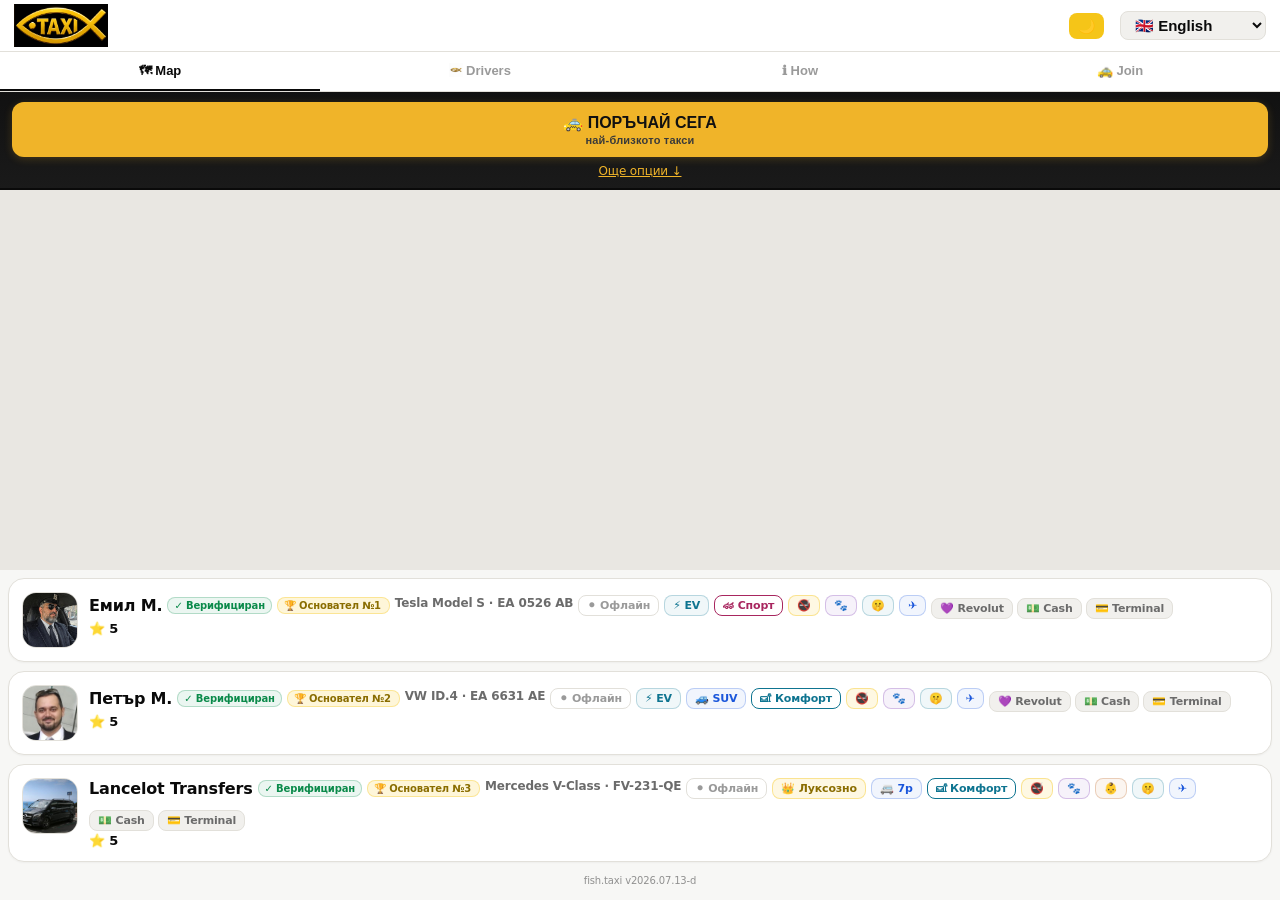
==== commit 3373bc04: "fix: add base href="/" so relative asset paths (img/, lib/) resolve to site root from the /next/ sub" ====
--- a/next/index.html
+++ b/next/index.html
@@ -2,6 +2,7 @@
 <html lang="en">
 <head>
 <meta charset="utf-8">
+<base href="/">
 <meta name="viewport" content="width=device-width,initial-scale=1,maximum-scale=1">
 <meta name="mobile-web-app-capable" content="yes">
 <meta name="apple-mobile-web-app-capable" content="yes">
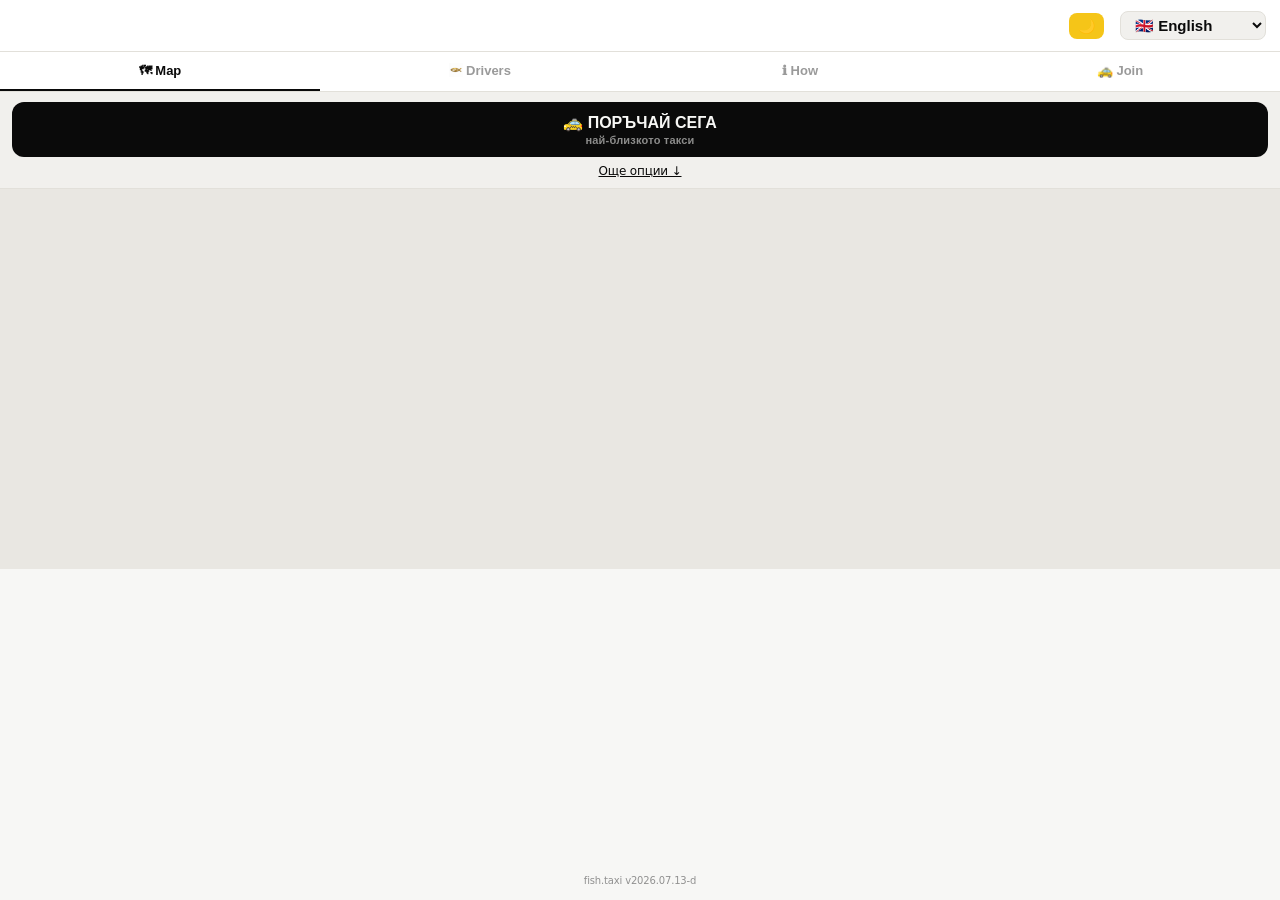
==== commit c4c8c494: "fix: screen blend-mode for logo's baked-in black bg (no more floating box in light mode); override t" ====
--- a/next/index.html
+++ b/next/index.html
@@ -171,6 +171,23 @@
 @media (prefers-reduced-motion:reduce){
   .dc{transition:none}
 }
+
+/* ═══ Логото има запечен черен фон в самия PNG — screen blend-mode
+   го "изяжда" върху всякакъв фон, вместо да стои като черна кутия ═══ */
+.top img[alt="fish.taxi"]{mix-blend-mode:screen}
+
+/* ═══ Героят (CTA банерът) беше inline-стилизиран в HTML и остана
+   недокоснат при първия redesign — оттам усещането за "същото".
+   Override-ваме върху inline стиловете, за да пасне на новата палитра. ═══ */
+#simple-hero{background:var(--s2)!important;border-bottom:1px solid var(--brd)!important}
+[data-theme="dark"] #simple-hero{background:var(--s1)!important}
+#simple-hero button[onclick^="orderNowSimple"]{background:var(--y)!important;color:var(--bg)!important;box-shadow:none!important}
+#simple-hero button[onclick^="orderNowSimple"] #hero-btn-sub{color:inherit!important;opacity:.55}
+#hero-sub{color:var(--mu)!important}
+#hero-more{color:var(--y)!important}
+#prefs-prompt{background:var(--s1)!important;border:1px solid var(--brd)!important}
+#prefs-prompt div{color:var(--tx)!important}
+#prefs-prompt .pf{background:var(--s2)!important;border-color:var(--brd)!important;color:var(--mu)!important}
 </style>
 <script src="lib/qrcode.min.js"></script>
 </head>
@@ -2197,8 +2214,7 @@
   return orderLang(d)===lang ? '' : ' ['+String(lang).toUpperCase()+']';
 }
 var ORDER_T={
- bg:{head:'\u{1F695} fish.taxi \u2014 \u0411\u042A\u0420\u0417\u0410 \u041F\u041E\u0420\u042A\u0427\u041A\u0410',now:'\u{1F552} \u0421\u0435\u0433\u0430 (\u0432\u0435\u0434\u043D\u0430\u0433\u0430)',pax:'\u2022 \u041F\u044A\u0442\u043D\u0438\u0446\u0438: ',prefs:'\u041F\u0440\u0435\u0434\u043F\u043E\u0447\u0438\u0442\u0430\u043D\u0438\u044F:',myloc:'\u{1F4CD} \u041C\u043E\u044F\u0442\u0430 \u043B\u043E\u043A\u0430\u0446\u0438\u044F:',nogps:'\u{1F4CD} \u041B\u043E\u043A\u0430\u0446\u0438\u044F: \u0449\u0435 \u044F \u043F\u0440\u0430\u0442\u044F \u0432 \u0447\u0430\u0442\u0430 (GPS \u043E\u0442\u043A\u0430\u0437\u0430\u043D)',confirm:'\u260E\uFE0F \u041F\u043E\u0442\u0432\u044A\u0440\u0436\u0434\u0435\u043D\u0438\u0435 \u043D\u0430 \u0442\u043E\u0437\u0438 \u043D\u043E\u043C\u0435\u0440.'},
- en:{head:'\u{1F695} fish.taxi \u2014 QUICK ORDER',now:'\u{1F552} Now (immediately)',pax:'\u2022 Passengers: ',prefs:'Preferences:',myloc:'\u{1F4CD} My location:',nogps:'\u{1F4CD} Location: will send in chat (GPS denied)',confirm:'\u260E\uFE0F Confirm on this number.'},
+ bg:{head:'\u{1F695} fish.taxi \u2014 \u0411\u042A\u0420\u0417\u0410 \u041F\u041E\u0420\u042A\u0427\u041A\u0410',now:'\u{1F552} \u0421\u0435\u0433\u0430 (\u0432\u0435\u0434\u043D\u0430\u0433\u0430)',pax:'\u2022 \u041F\u044A\u0442\u043D\u0438\u0446\u0438: ',prefs:'\u041F\u0440\u0435\u0434\u043F\u043E\u0447\u0438\u0442\u0430\u043D\u0438\u044F:',myloc:'\u{1F4CD} \u041C\u043E\u044F\u0442\u0430 \u043B\u043E\u043A\u0430\u0446\u0438\u044F:',nogps:'\u{1F4CD} \u041B\u043E\u043A\u0430\u0446\u0438\u044F: \u0449\u0435 \u044F \u043F\u0440\u0430\u0442\u044F \u0432 \u0447\u0430\u0442\u0430 (GPS \u043E\u0442\u043A\u0430\u0437\u0430\u043D)',confirm:'\u260E\uFE0F \u041F\u043E\u0442\u0432\u044A\u0440\u0436\u0434\u0435\u043D\u0438\u0435 \u043D\u0430 \u0442\u043E\u0437\u0438 \u043D\u043E\u043C\u0435\u0440.'},\n en:{head:'\u{1F695} fish.taxi \u2014 QUICK ORDER',now:'\u{1F552} Now (immediately)',pax:'\u2022 Passengers: ',prefs:'Preferences:',myloc:'\u{1F4CD} My location:',nogps:'\u{1F4CD} Location: will send in chat (GPS denied)',confirm:'\u260E\uFE0F Confirm on this number.'},
  de:{head:'\u{1F695} fish.taxi \u2014 SCHNELLBESTELLUNG',now:'\u{1F552} Jetzt (sofort)',pax:'\u2022 Fahrg\u00E4ste: ',prefs:'W\u00FCnsche:',myloc:'\u{1F4CD} Mein Standort:',nogps:'\u{1F4CD} Standort: sende ich im Chat (GPS abgelehnt)',confirm:'\u260E\uFE0F Best\u00E4tigung unter dieser Nummer.'},
  fr:{head:'\u{1F695} fish.taxi \u2014 COMMANDE RAPIDE',now:'\u{1F552} Maintenant (imm\u00E9diatement)',pax:'\u2022 Passagers : ',prefs:'Pr\u00E9f\u00E9rences :',myloc:'\u{1F4CD} Ma position :',nogps:'\u{1F4CD} Position : je l\u2019envoie dans le chat (GPS refus\u00E9)',confirm:'\u260E\uFE0F Confirmation \u00E0 ce num\u00E9ro.'},
  ru:{head:'\u{1F695} fish.taxi \u2014 \u0411\u042B\u0421\u0422\u0420\u042B\u0419 \u0417\u0410\u041A\u0410\u0417',now:'\u{1F552} \u0421\u0435\u0439\u0447\u0430\u0441 (\u0441\u0440\u0430\u0437\u0443)',pax:'\u2022 \u041F\u0430\u0441\u0441\u0430\u0436\u0438\u0440\u044B: ',prefs:'\u041F\u043E\u0436\u0435\u043B\u0430\u043D\u0438\u044F:',myloc:'\u{1F4CD} \u041C\u043E\u0451 \u043C\u0435\u0441\u0442\u043E\u043F\u043E\u043B\u043E\u0436\u0435\u043D\u0438\u0435:',nogps:'\u{1F4CD} \u041C\u0435\u0441\u0442\u043E: \u043F\u0440\u0438\u0448\u043B\u044E \u0432 \u0447\u0430\u0442 (GPS \u043E\u0442\u043A\u043B\u043E\u043D\u0451\u043D)',confirm:'\u260E\uFE0F \u041F\u043E\u0434\u0442\u0432\u0435\u0440\u0436\u0434\u0435\u043D\u0438\u0435 \u043D\u0430 \u044D\u0442\u043E\u0442 \u043D\u043E\u043C\u0435\u0440.'},
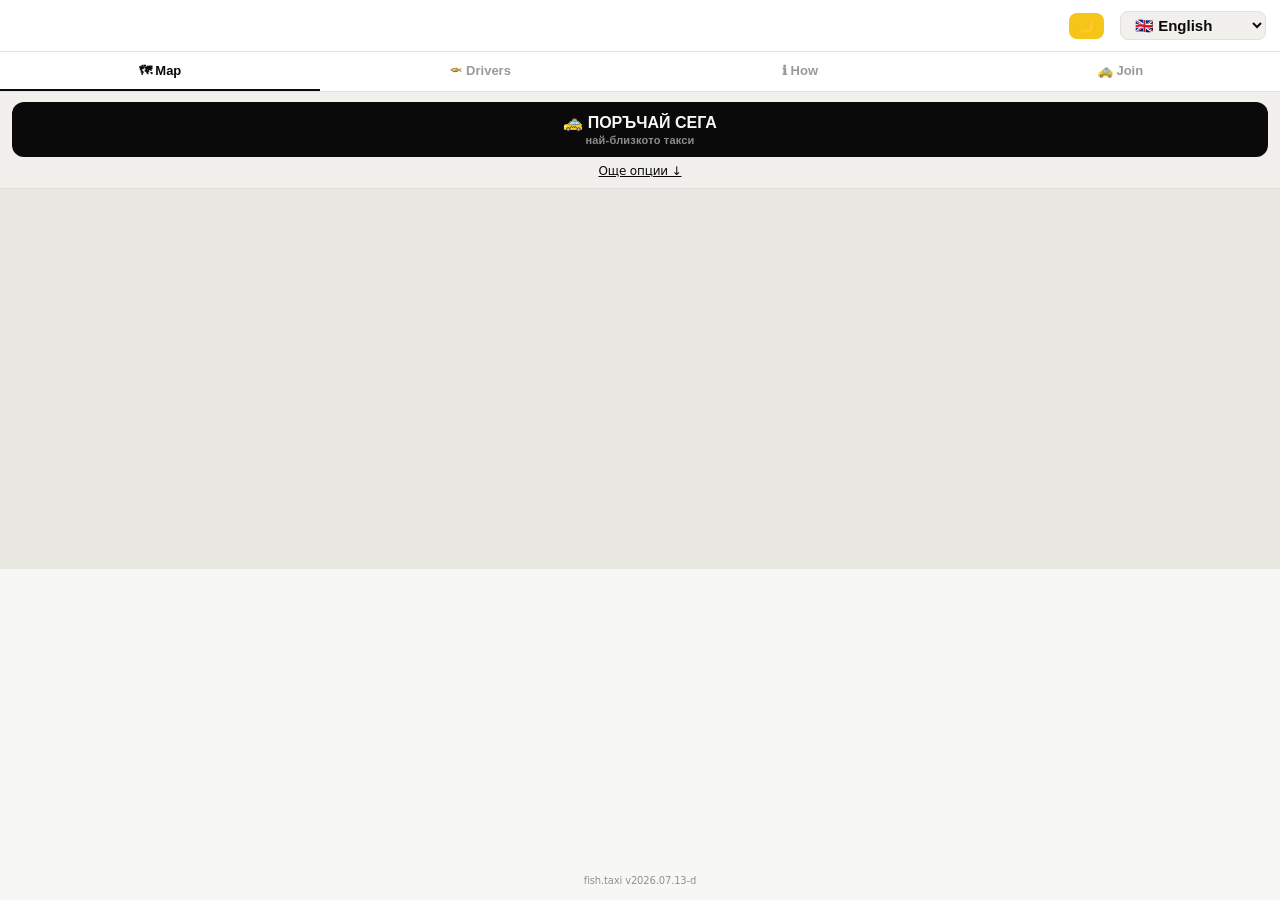
==== commit 8aeb5dcf: "patch: scripts/patch_icons.py" ====
--- a/next/index.html
+++ b/next/index.html
@@ -22,7 +22,7 @@
 <meta name="twitter:description" content="Find verified taxi drivers directly. See the car, price and driver before you book.">
 <meta name="twitter:image" content="https://fish.taxi/img/og-image.jpg">
 <link rel="manifest" href="manifest.json">
-<link rel="icon" href="favicon.png?v=2">
+<link rel="icon" href="favicon.png?v=3">
 <link rel="apple-touch-icon" href="https://fish.taxi/img/icon-180.png?v=2">
 <link rel="stylesheet" href="https://unpkg.com/leaflet@1.9.4/dist/leaflet.css"/>
 <script src="https://unpkg.com/leaflet@1.9.4/dist/leaflet.js"></script>
@@ -2387,7 +2387,9 @@
 render();
 setTimeout(openFromHash,350);
 pollGPS();
-setInterval(pollGPS,15000);
+/* FT-POLL-HIDDEN-V1: скрит таб не пита /gps — пести KV квотата; при връщане веднага. */
+setInterval(function(){if(!document.hidden)pollGPS();},15000);
+document.addEventListener('visibilitychange',function(){if(!document.hidden)pollGPS();});
 // Init map immediately on load
 initMapOnce();
 
